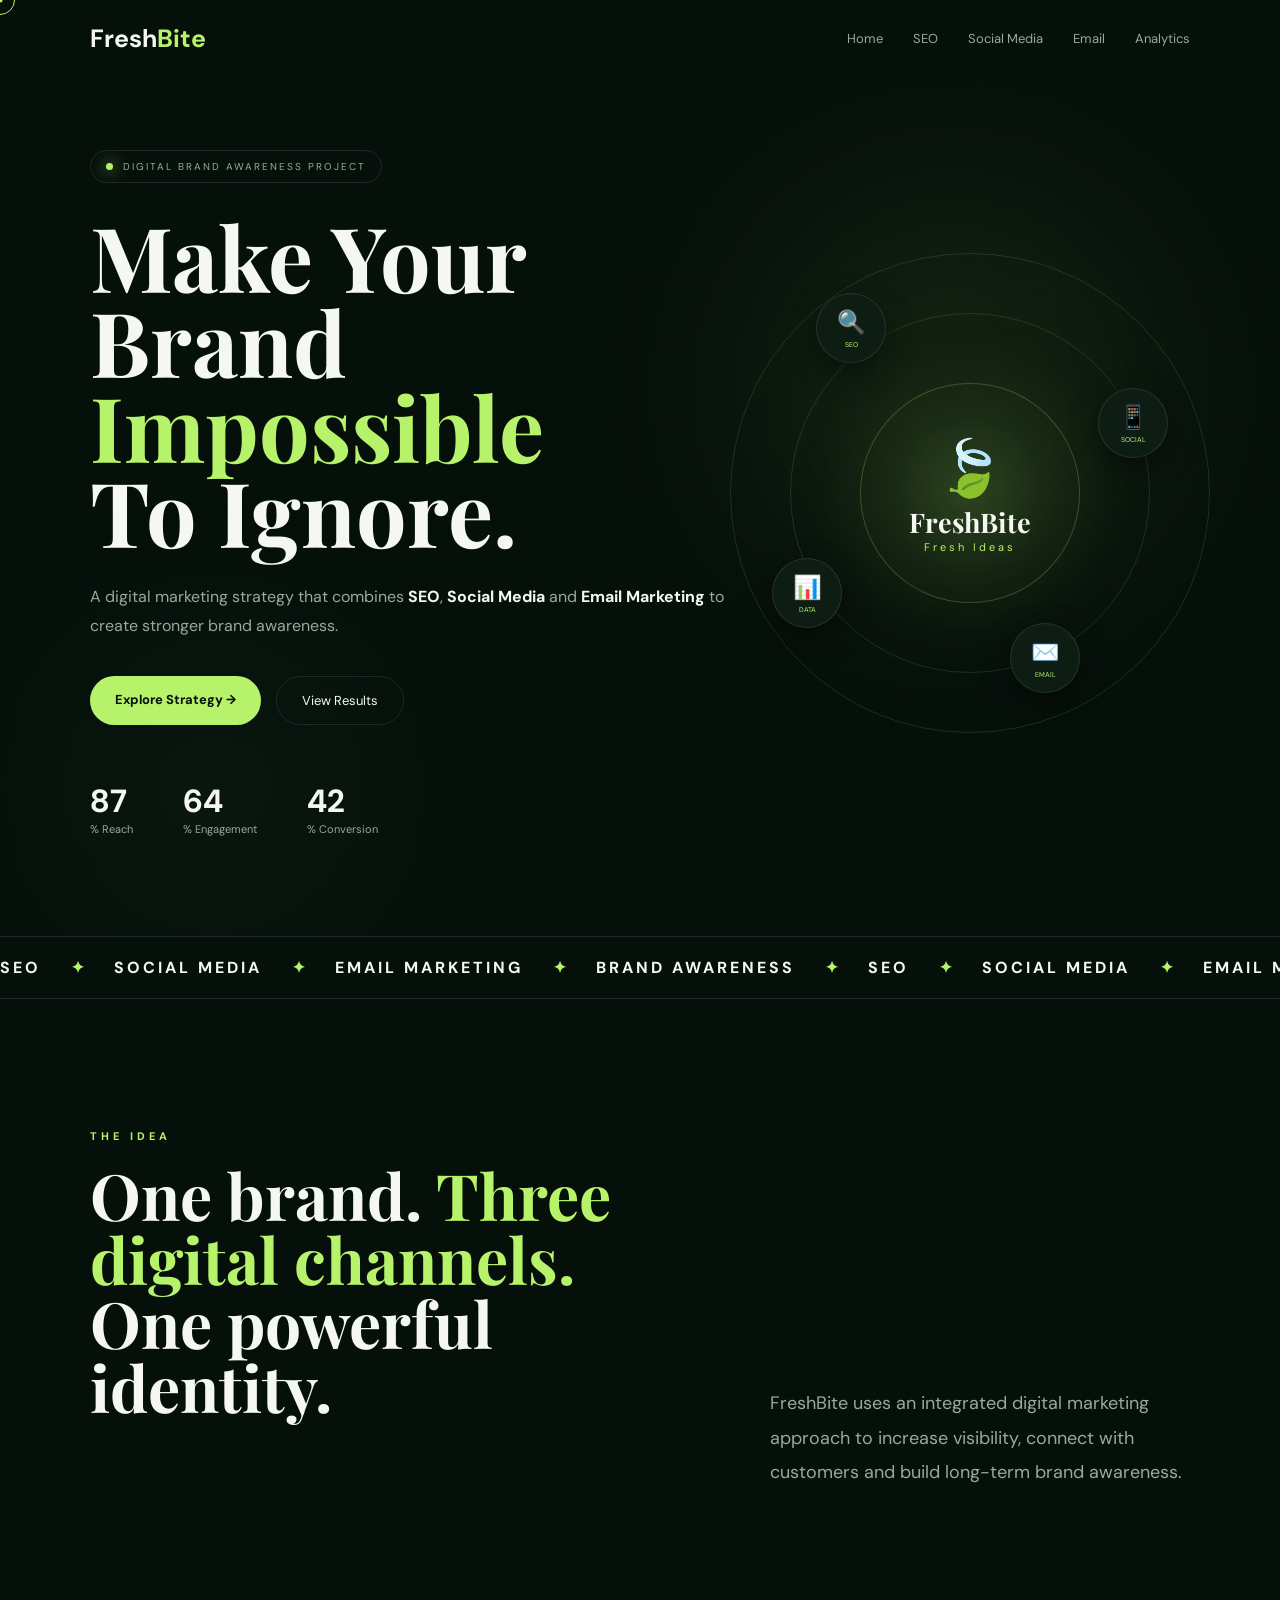
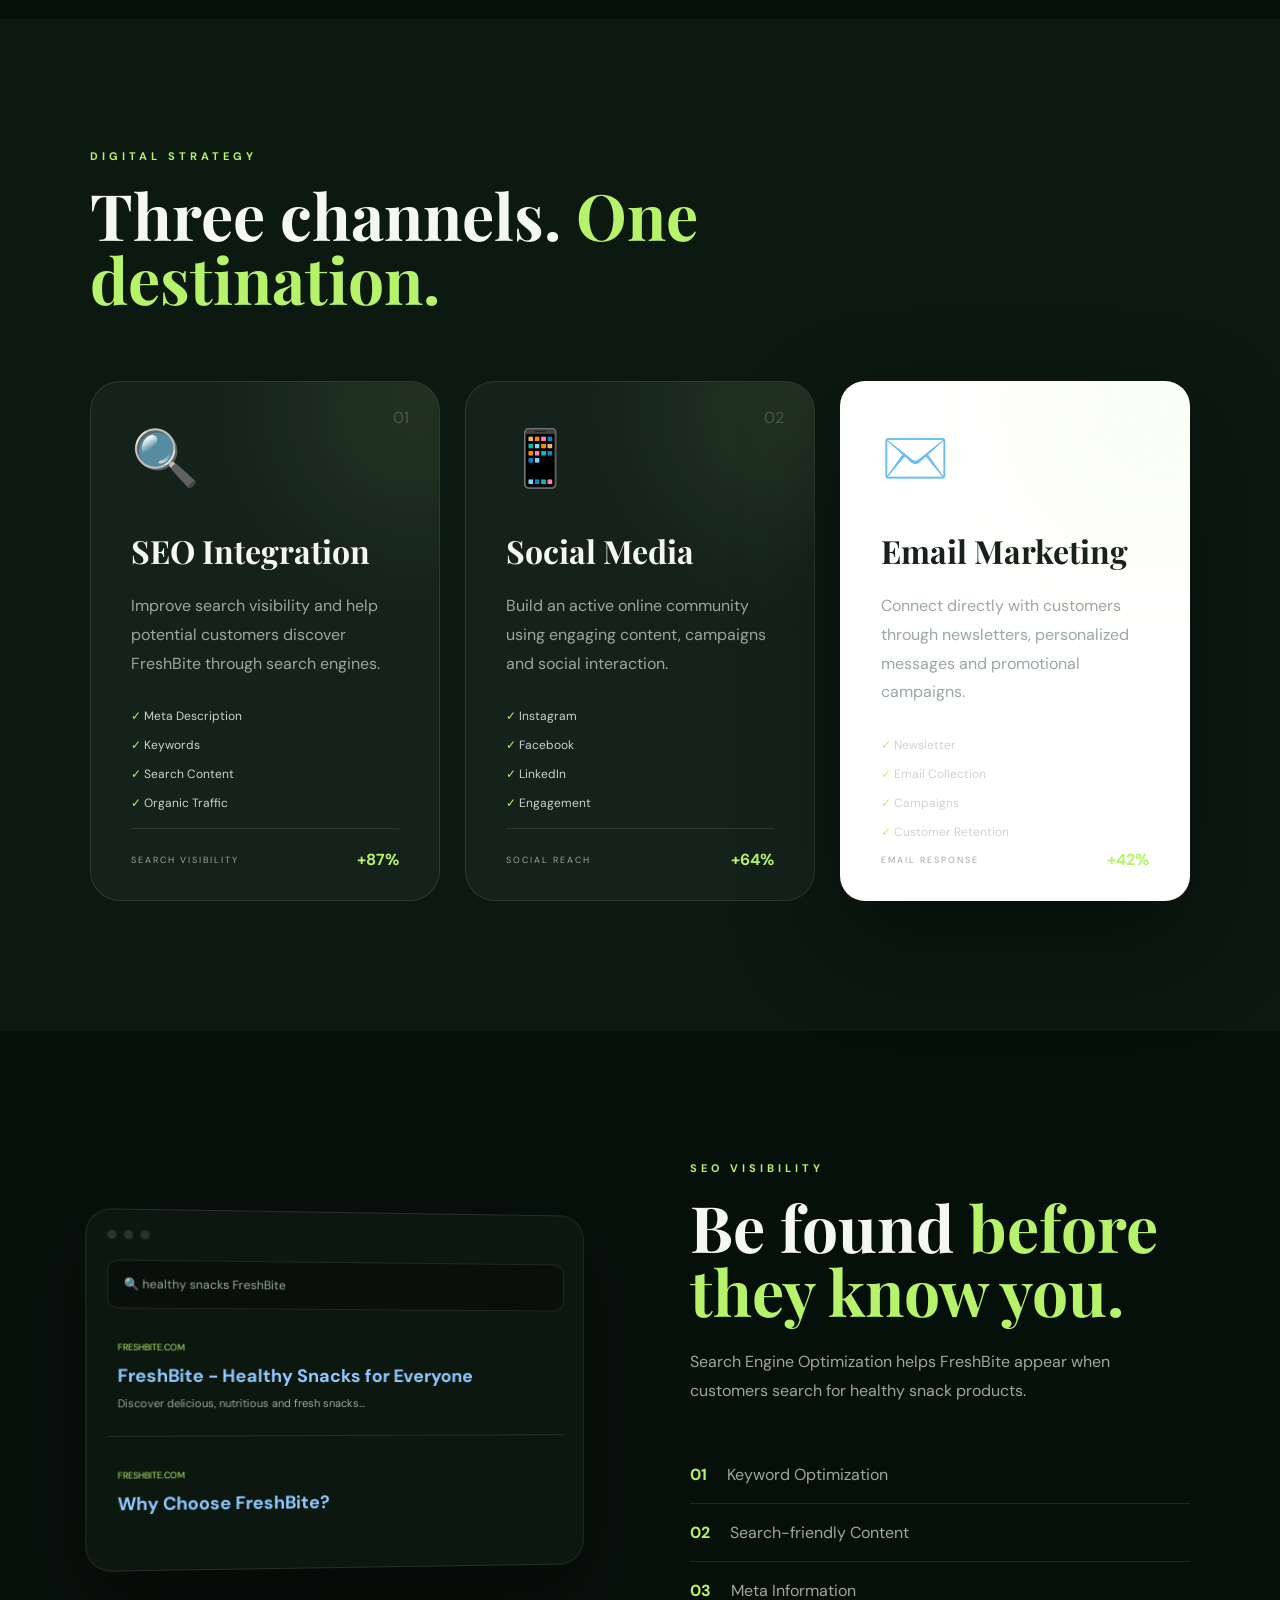
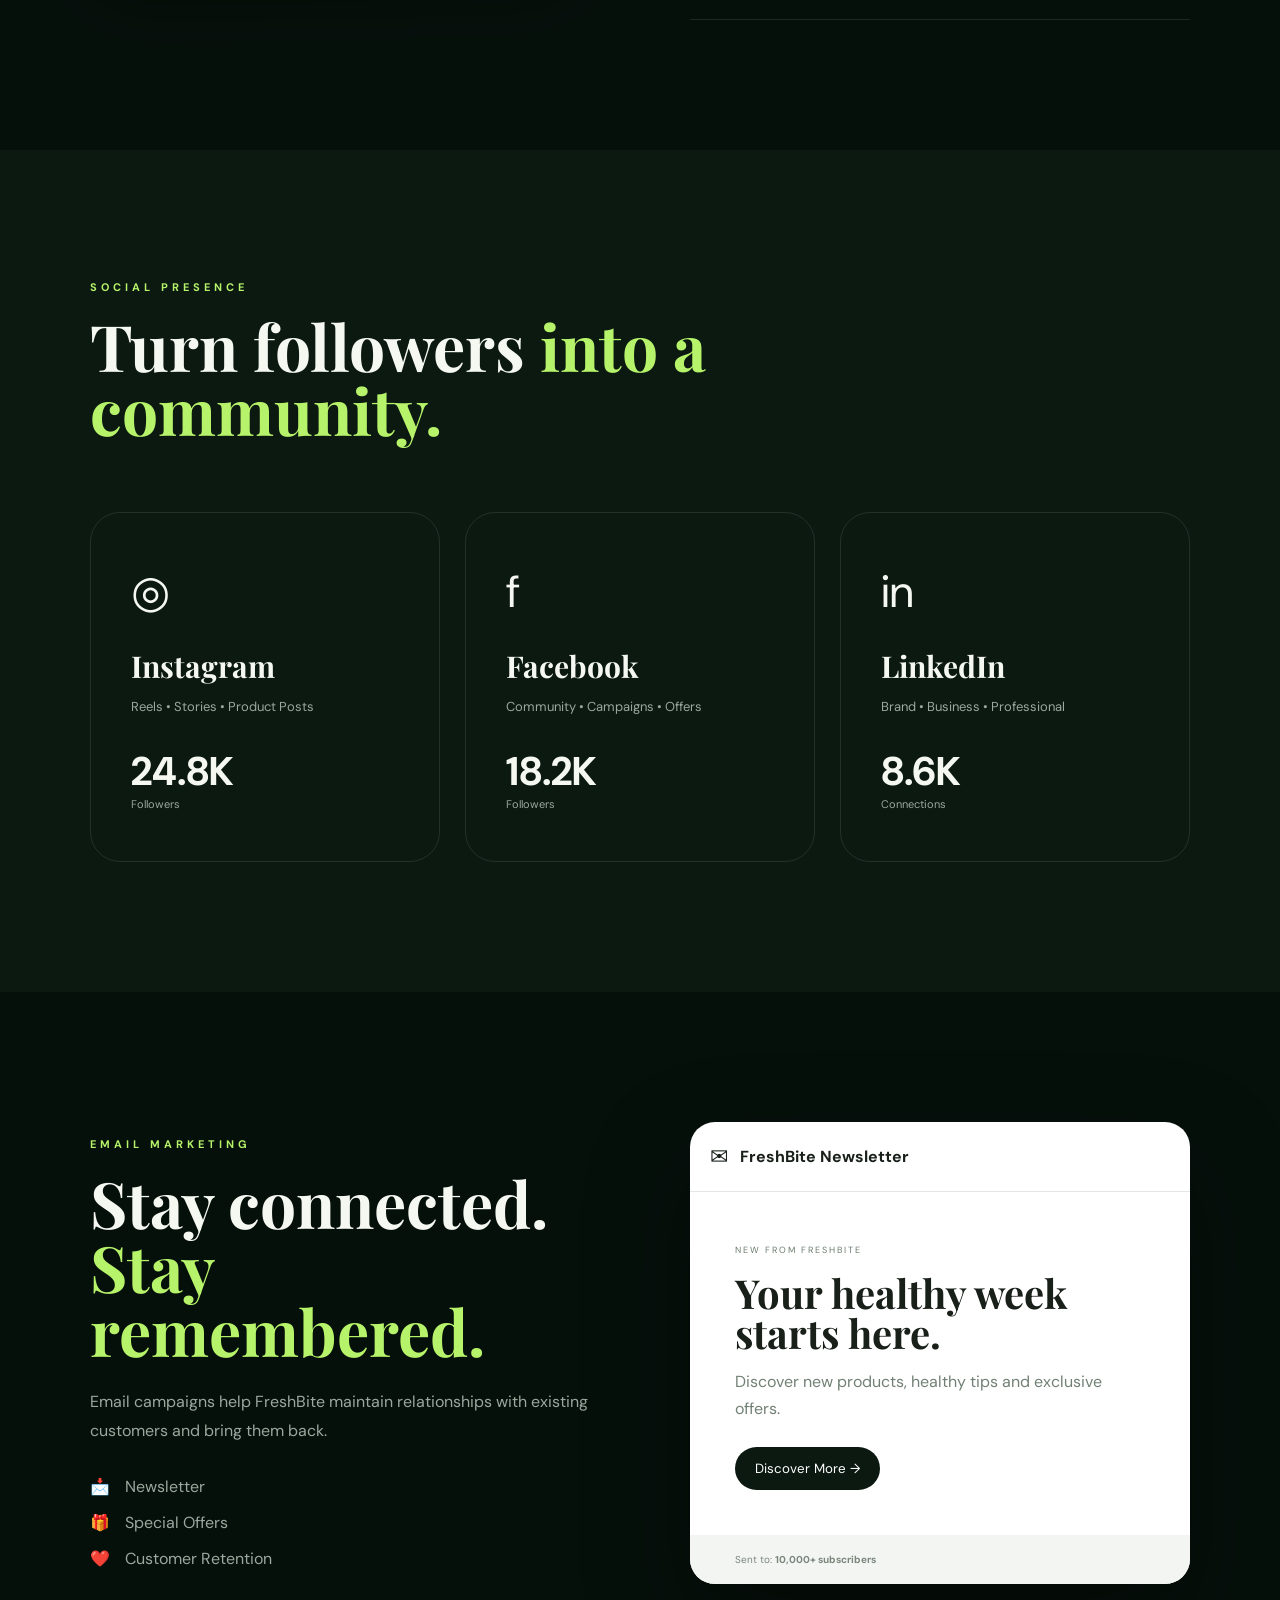
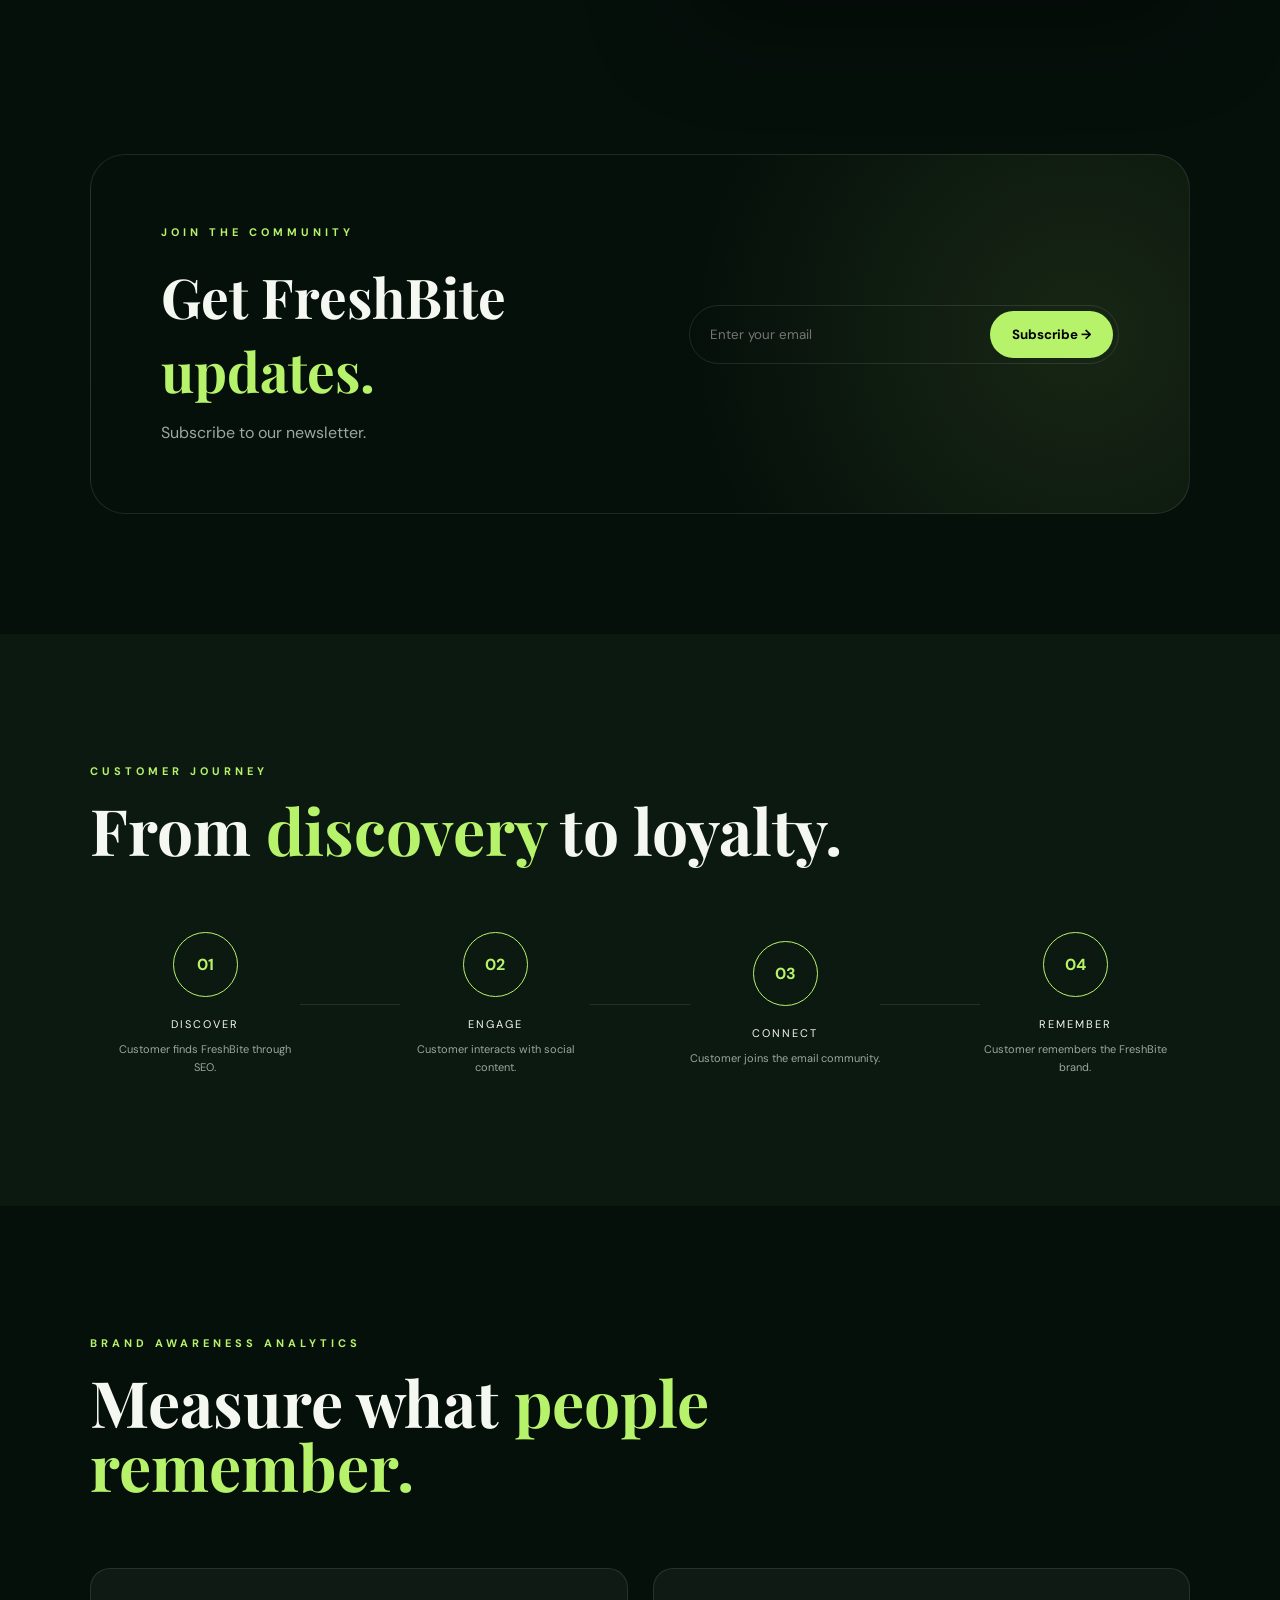
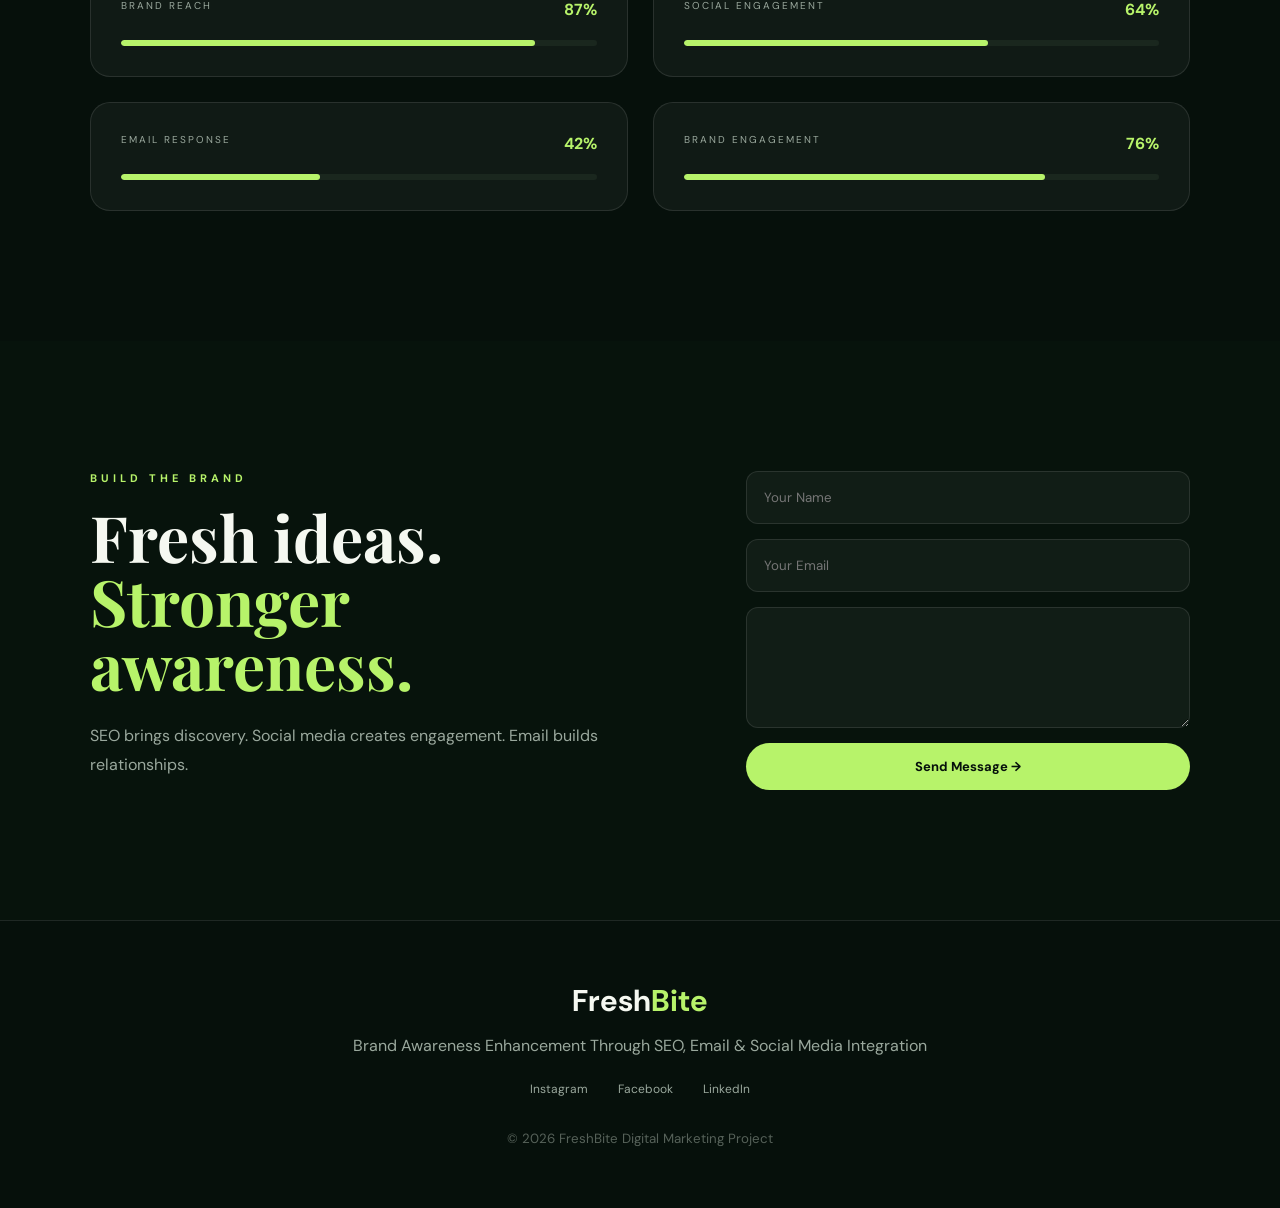
==== index.html @ 88351eb5 "Initial commit - FreshBite brand awareness project" ====
<!DOCTYPE html>
<html lang="en">

<head>

    <meta charset="UTF-8">

    <meta name="viewport"
        content="width=device-width, initial-scale=1.0">

    <!-- SEO -->
    <meta name="description"
        content="FreshBite is a healthy snack brand using SEO, email marketing and social media integration to enhance brand awareness.">

    <meta name="keywords"
        content="FreshBite, healthy snacks, brand awareness, SEO, email marketing, social media marketing">

    <meta name="author"
        content="FreshBite Digital Marketing Team">

    <meta property="og:title"
        content="FreshBite - Brand Awareness">

    <meta property="og:description"
        content="Enhancing brand awareness through SEO, Email and Social Media Integration">

    <title>
        FreshBite | Brand Awareness Enhancement
    </title>

    <link rel="stylesheet"
        href="style.css">

</head>


<body>


<!-- =====================================
     CURSOR
===================================== -->

<div class="cursor"></div>
<div class="cursor-dot"></div>


<!-- =====================================
     LOADER
===================================== -->

<div class="loader">

    <div class="loader-logo">
        Fresh<span>Bite</span>
    </div>

    <div class="loader-line"></div>

    <p>
        Building Brand Awareness...
    </p>

</div>



<!-- =====================================
     NAVBAR
===================================== -->

<header class="navbar">

    <a href="#home" class="logo">
        Fresh<span>Bite</span>
    </a>


    <nav class="nav-links">

        <a href="#home">Home</a>

        <a href="#seo">SEO</a>

        <a href="#social">Social Media</a>

        <a href="#email">Email</a>

        <a href="#analytics">Analytics</a>

    </nav>


    <button class="menu-btn">
        ☰
    </button>

</header>



<!-- =====================================
     HERO
===================================== -->

<section class="hero" id="home">

    <div class="hero-grid"></div>


    <div class="floating-circle circle-one"></div>
    <div class="floating-circle circle-two"></div>


    <div class="hero-content reveal">

        <div class="hero-badge">

            <span></span>

            DIGITAL BRAND AWARENESS PROJECT

        </div>


        <h1>

            Make Your Brand

            <span>
                Impossible
            </span>

            To Ignore.

        </h1>


        <p class="hero-description">

            A digital marketing strategy that combines

            <strong>SEO</strong>,

            <strong>Social Media</strong>

            and

            <strong>Email Marketing</strong>

            to create stronger brand awareness.

        </p>


        <div class="hero-buttons">

            <a href="#strategy"
                class="btn btn-primary">

                Explore Strategy →

            </a>


            <a href="#analytics"
                class="btn btn-outline">

                View Results

            </a>

        </div>


        <div class="hero-stats">


            <div class="stat">

                <strong
                    class="counter"
                    data-target="87">

                    0

                </strong>

                <span>
                    % Reach
                </span>

            </div>


            <div class="stat">

                <strong
                    class="counter"
                    data-target="64">

                    0

                </strong>

                <span>
                    % Engagement
                </span>

            </div>


            <div class="stat">

                <strong
                    class="counter"
                    data-target="42">

                    0

                </strong>

                <span>
                    % Conversion
                </span>

            </div>


        </div>

    </div>



    <!-- HERO VISUAL -->

    <div class="hero-visual reveal">


        <div class="orbit orbit-one"></div>

        <div class="orbit orbit-two"></div>


        <div class="brand-core">

            <div class="brand-icon">
                🍃
            </div>

            <h3>
                FreshBite
            </h3>

            <p>
                Fresh Ideas
            </p>

        </div>


        <div class="orbit-item item-seo">

            🔍

            <small>
                SEO
            </small>

        </div>


        <div class="orbit-item item-social">

            📱

            <small>
                SOCIAL
            </small>

        </div>


        <div class="orbit-item item-email">

            ✉️

            <small>
                EMAIL
            </small>

        </div>


        <div class="orbit-item item-data">

            📊

            <small>
                DATA
            </small>

        </div>


    </div>

</section>



<!-- =====================================
     MOVING TEXT
===================================== -->

<div class="marquee">

    <div class="marquee-track">

        <span>
            SEO
        </span>

        <b>✦</b>

        <span>
            SOCIAL MEDIA
        </span>

        <b>✦</b>

        <span>
            EMAIL MARKETING
        </span>

        <b>✦</b>

        <span>
            BRAND AWARENESS
        </span>

        <b>✦</b>

        <span>
            SEO
        </span>

        <b>✦</b>

        <span>
            SOCIAL MEDIA
        </span>

        <b>✦</b>

        <span>
            EMAIL MARKETING
        </span>

        <b>✦</b>

    </div>

</div>



<!-- =====================================
     INTRO
===================================== -->

<section class="section intro">

    <div class="section-title reveal">

        <p class="eyebrow">
            THE IDEA
        </p>

        <h2>

            One brand.

            <span>
                Three digital channels.
            </span>

            One powerful identity.

        </h2>

    </div>


    <div class="intro-text reveal">

        <p>

            FreshBite uses an integrated digital marketing
            approach to increase visibility, connect with
            customers and build long-term brand awareness.

        </p>

    </div>

</section>



<!-- =====================================
     STRATEGY
===================================== -->

<section class="section strategy"
    id="strategy">


    <div class="section-title reveal">

        <p class="eyebrow">
            DIGITAL STRATEGY
        </p>

        <h2>

            Three channels.

            <span>
                One destination.
            </span>

        </h2>

    </div>



    <div class="strategy-grid">


        <!-- SEO -->

        <article
            class="strategy-card seo-card reveal"
            id="seo">

            <div class="card-number">
                01
            </div>

            <div class="card-icon">
                🔍
            </div>

            <h3>
                SEO Integration
            </h3>

            <p>

                Improve search visibility and help
                potential customers discover FreshBite
                through search engines.

            </p>


            <div class="features">

                <span>
                    ✓ Meta Description
                </span>

                <span>
                    ✓ Keywords
                </span>

                <span>
                    ✓ Search Content
                </span>

                <span>
                    ✓ Organic Traffic
                </span>

            </div>


            <div class="card-footer">

                <span>
                    SEARCH VISIBILITY
                </span>

                <strong>
                    +87%
                </strong>

            </div>

        </article>



        <!-- SOCIAL -->

        <article
            class="strategy-card social-card reveal"
            id="social">

            <div class="card-number">
                02
            </div>

            <div class="card-icon">
                📱
            </div>

            <h3>
                Social Media
            </h3>

            <p>

                Build an active online community using
                engaging content, campaigns and
                social interaction.

            </p>


            <div class="features">

                <span>
                    ✓ Instagram
                </span>

                <span>
                    ✓ Facebook
                </span>

                <span>
                    ✓ LinkedIn
                </span>

                <span>
                    ✓ Engagement
                </span>

            </div>


            <div class="card-footer">

                <span>
                    SOCIAL REACH
                </span>

                <strong>
                    +64%
                </strong>

            </div>

        </article>



        <!-- EMAIL -->

        <article
            class="strategy-card email-card reveal"
            id="email">

            <div class="card-number">
                03
            </div>

            <div class="card-icon">
                ✉️
            </div>

            <h3>
                Email Marketing
            </h3>

            <p>

                Connect directly with customers through
                newsletters, personalized messages and
                promotional campaigns.

            </p>


            <div class="features">

                <span>
                    ✓ Newsletter
                </span>

                <span>
                    ✓ Email Collection
                </span>

                <span>
                    ✓ Campaigns
                </span>

                <span>
                    ✓ Customer Retention
                </span>

            </div>


            <div class="card-footer">

                <span>
                    EMAIL RESPONSE
                </span>

                <strong>
                    +42%
                </strong>

            </div>

        </article>


    </div>

</section>



<!-- =====================================
     SEO SECTION
===================================== -->

<section class="section seo-section">


    <div class="split-layout">


        <div class="visual-panel reveal">

            <div class="search-window">

                <div class="search-top">

                    <span></span>
                    <span></span>
                    <span></span>

                </div>


                <div class="search-bar">

                    🔍

                    healthy snacks FreshBite

                </div>


                <div class="search-result">

                    <small>
                        FRESHBITE.COM
                    </small>

                    <h4>
                        FreshBite - Healthy
                        Snacks for Everyone
                    </h4>

                    <p>

                        Discover delicious,
                        nutritious and fresh snacks...

                    </p>

                </div>


                <div class="search-result second">

                    <small>
                        FRESHBITE.COM
                    </small>

                    <h4>
                        Why Choose FreshBite?
                    </h4>

                </div>

            </div>

        </div>



        <div class="content-panel reveal">

            <p class="eyebrow">
                SEO VISIBILITY
            </p>

            <h2>

                Be found

                <span>
                    before they know you.
                </span>

            </h2>

            <p>

                Search Engine Optimization helps
                FreshBite appear when customers
                search for healthy snack products.

            </p>


            <div class="seo-points">

                <div>

                    <strong>
                        01
                    </strong>

                    <span>
                        Keyword Optimization
                    </span>

                </div>


                <div>

                    <strong>
                        02
                    </strong>

                    <span>
                        Search-friendly Content
                    </span>

                </div>


                <div>

                    <strong>
                        03
                    </strong>

                    <span>
                        Meta Information
                    </span>

                </div>

            </div>

        </div>

    </div>

</section>



<!-- =====================================
     SOCIAL MEDIA
===================================== -->

<section class="section social-section">


    <div class="section-title reveal">

        <p class="eyebrow">
            SOCIAL PRESENCE
        </p>

        <h2>

            Turn followers

            <span>
                into a community.
            </span>

        </h2>

    </div>


    <div class="social-grid">


        <div class="social-box instagram reveal">

            <div class="social-logo">
                ◎
            </div>

            <h3>
                Instagram
            </h3>

            <p>
                Reels • Stories • Product Posts
            </p>

            <strong>
                24.8K
            </strong>

            <span>
                Followers
            </span>

        </div>



        <div class="social-box facebook reveal">

            <div class="social-logo">
                f
            </div>

            <h3>
                Facebook
            </h3>

            <p>
                Community • Campaigns • Offers
            </p>

            <strong>
                18.2K
            </strong>

            <span>
                Followers
            </span>

        </div>



        <div class="social-box linkedin reveal">

            <div class="social-logo">
                in
            </div>

            <h3>
                LinkedIn
            </h3>

            <p>
                Brand • Business • Professional
            </p>

            <strong>
                8.6K
            </strong>

            <span>
                Connections
            </span>

        </div>


    </div>

</section>



<!-- =====================================
     EMAIL MARKETING
===================================== -->

<section class="section email-section">


    <div class="email-layout">


        <div class="content-panel reveal">

            <p class="eyebrow">
                EMAIL MARKETING
            </p>

            <h2>

                Stay connected.

                <span>
                    Stay remembered.
                </span>

            </h2>

            <p>

                Email campaigns help FreshBite maintain
                relationships with existing customers
                and bring them back.

            </p>


            <div class="email-benefits">

                <div>
                    📩
                    <span>
                        Newsletter
                    </span>
                </div>

                <div>
                    🎁
                    <span>
                        Special Offers
                    </span>
                </div>

                <div>
                    ❤️
                    <span>
                        Customer Retention
                    </span>
                </div>

            </div>

        </div>



        <div class="email-card reveal">


            <div class="email-header">

                <span>
                    ✉
                </span>

                <p>
                    FreshBite Newsletter
                </p>

            </div>


            <div class="email-body">

                <small>
                    NEW FROM FRESHBITE
                </small>

                <h3>
                    Your healthy
                    week starts here.
                </h3>

                <p>

                    Discover new products,
                    healthy tips and exclusive
                    offers.

                </p>


                <button>
                    Discover More →
                </button>

            </div>


            <div class="email-footer">

                Sent to:

                <strong>
                    10,000+ subscribers
                </strong>

            </div>

        </div>

    </div>

</section>



<!-- =====================================
     NEWSLETTER FORM
===================================== -->

<section class="newsletter-section">

    <div class="newsletter-box reveal">


        <div>

            <p class="eyebrow">
                JOIN THE COMMUNITY
            </p>

            <h2>
                Get FreshBite
                <span>
                    updates.
                </span>
            </h2>

            <p>
                Subscribe to our newsletter.
            </p>

        </div>


        <form id="newsletterForm">

            <input
                type="email"
                placeholder="Enter your email"
                required>

            <button type="submit">
                Subscribe →
            </button>

        </form>

    </div>

</section>



<!-- =====================================
     CUSTOMER JOURNEY
===================================== -->

<section class="section journey">


    <div class="section-title reveal">

        <p class="eyebrow">
            CUSTOMER JOURNEY
        </p>

        <h2>

            From

            <span>
                discovery
            </span>

            to loyalty.

        </h2>

    </div>


    <div class="journey-flow">


        <div class="journey-step reveal">

            <div>
                01
            </div>

            <span>
                DISCOVER
            </span>

            <p>
                Customer finds FreshBite
                through SEO.
            </p>

        </div>


        <div class="journey-line"></div>


        <div class="journey-step reveal">

            <div>
                02
            </div>

            <span>
                ENGAGE
            </span>

            <p>
                Customer interacts with
                social content.
            </p>

        </div>


        <div class="journey-line"></div>


        <div class="journey-step reveal">

            <div>
                03
            </div>

            <span>
                CONNECT
            </span>

            <p>
                Customer joins the
                email community.
            </p>

        </div>


        <div class="journey-line"></div>


        <div class="journey-step reveal">

            <div>
                04
            </div>

            <span>
                REMEMBER
            </span>

            <p>
                Customer remembers
                the FreshBite brand.
            </p>

        </div>


    </div>

</section>



<!-- =====================================
     ANALYTICS
===================================== -->

<section
    class="section analytics"
    id="analytics">


    <div class="section-title reveal">

        <p class="eyebrow">
            BRAND AWARENESS ANALYTICS
        </p>

        <h2>

            Measure what

            <span>
                people remember.
            </span>

        </h2>

    </div>


    <div class="analytics-grid">


        <div class="metric reveal">

            <div class="metric-top">

                <span>
                    BRAND REACH
                </span>

                <strong>
                    87%
                </strong>

            </div>

            <div class="progress">

                <div
                    class="progress-bar"
                    style="--width:87%">
                </div>

            </div>

        </div>



        <div class="metric reveal">

            <div class="metric-top">

                <span>
                    SOCIAL ENGAGEMENT
                </span>

                <strong>
                    64%
                </strong>

            </div>

            <div class="progress">

                <div
                    class="progress-bar"
                    style="--width:64%">
                </div>

            </div>

        </div>



        <div class="metric reveal">

            <div class="metric-top">

                <span>
                    EMAIL RESPONSE
                </span>

                <strong>
                    42%
                </strong>

            </div>

            <div class="progress">

                <div
                    class="progress-bar"
                    style="--width:42%">
                </div>

            </div>

        </div>



        <div class="metric reveal">

            <div class="metric-top">

                <span>
                    BRAND ENGAGEMENT
                </span>

                <strong>
                    76%
                </strong>

            </div>

            <div class="progress">

                <div
                    class="progress-bar"
                    style="--width:76%">
                </div>

            </div>

        </div>


    </div>

</section>



<!-- =====================================
     CONTACT
===================================== -->

<section class="section contact">


    <div class="contact-content reveal">

        <p class="eyebrow">
            BUILD THE BRAND
        </p>

        <h2>

            Fresh ideas.

            <span>
                Stronger awareness.
            </span>

        </h2>

        <p>

            SEO brings discovery.
            Social media creates engagement.
            Email builds relationships.

        </p>

    </div>


    <form
        class="contact-form reveal"
        id="contactForm">


        <input
            type="text"
            placeholder="Your Name"
            required>


        <input
            type="email"
            placeholder="Your Email"
            required>


        <textarea
            placeholder="Your Message"
            rows="5"
            required>
        </textarea>


        <button
            type="submit"
            class="btn btn-primary">

            Send Message →

        </button>

    </form>

</section>



<!-- =====================================
     FOOTER
===================================== -->

<footer>


    <div class="footer-brand">

        Fresh<span>Bite</span>

    </div>


    <p>

        Brand Awareness Enhancement Through
        SEO, Email & Social Media Integration

    </p>


    <div class="footer-social">

        <a href="#">
            Instagram
        </a>

        <a href="#">
            Facebook
        </a>

        <a href="#">
            LinkedIn
        </a>

    </div>


    <small>

        © 2026 FreshBite Digital Marketing Project

    </small>

</footer>



<script src="script.js"></script>

</body>

</html>
---- style.css ----
@import url('https://fonts.googleapis.com/css2?family=DM+Sans:wght@400;500;600;700&family=Playfair+Display:wght@500;600;700&display=swap');


:root {

    --bg: #06100b;
    --bg2: #0b1911;

    --green: #b7f36a;

    --green-dark: #78b52e;

    --white: #f5f8f1;

    --muted: #9aa89d;

    --border: rgba(255,255,255,.1);

    --card: rgba(255,255,255,.045);

}


* {

    margin: 0;

    padding: 0;

    box-sizing: border-box;

}


html {

    scroll-behavior: smooth;

}


body {

    background: var(--bg);

    color: var(--white);

    font-family: "DM Sans", sans-serif;

    overflow-x: hidden;

}


a {

    text-decoration: none;

    color: inherit;

}


button,
input,
textarea {

    font-family: inherit;

}


/* ================================
LOADER
================================ */

.loader {

    position: fixed;

    inset: 0;

    background: #030804;

    display: flex;

    flex-direction: column;

    align-items: center;

    justify-content: center;

    z-index: 99999;

    animation: loaderOut 1.8s forwards;

}


.loader-logo {

    font-family: "Playfair Display";

    font-size: 55px;

    font-weight: 700;

}


.loader-logo span {

    color: var(--green);

}


.loader-line {

    width: 180px;

    height: 2px;

    background: #1d2b21;

    margin: 25px 0;

    overflow: hidden;

}


.loader-line::after {

    content: "";

    display: block;

    height: 100%;

    width: 100%;

    background: var(--green);

    animation: loading 1.4s ease;

}


.loader p {

    color: var(--muted);

    font-size: 12px;

    letter-spacing: 3px;

}


@keyframes loading {

    from {

        transform: translateX(-100%);

    }

    to {

        transform: translateX(0);

    }

}


@keyframes loaderOut {

    0%,75% {

        opacity: 1;

        visibility: visible;

    }

    100% {

        opacity: 0;

        visibility: hidden;

        pointer-events: none;

    }

}


/* ================================
CURSOR
================================ */

.cursor {

    position: fixed;

    width: 30px;

    height: 30px;

    border: 1px solid var(--green);

    border-radius: 50%;

    pointer-events: none;

    z-index: 9999;

    transform: translate(-50%,-50%);

}


.cursor-dot {

    position: fixed;

    width: 5px;

    height: 5px;

    background: var(--green);

    border-radius: 50%;

    pointer-events: none;

    z-index: 10000;

    transform: translate(-50%,-50%);

}


/* ================================
NAVBAR
================================ */

.navbar {

    position: fixed;

    top: 0;

    width: 100%;

    padding: 22px 7%;

    display: flex;

    justify-content: space-between;

    align-items: center;

    z-index: 1000;

    transition: .4s;

}


.navbar.scrolled {

    background: rgba(6,16,11,.82);

    backdrop-filter: blur(20px);

    border-bottom: 1px solid var(--border);

}


.logo {

    font-size: 25px;

    font-weight: 700;

}


.logo span {

    color: var(--green);

}


.nav-links {

    display: flex;

    gap: 30px;

}


.nav-links a {

    color: var(--muted);

    font-size: 13px;

    transition: .3s;

}


.nav-links a:hover {

    color: var(--green);

}


.menu-btn {

    display: none;

    background: none;

    border: none;

    color: white;

    font-size: 25px;

}


/* ================================
HERO
================================ */

.hero {

    min-height: 100vh;

    padding: 150px 7% 100px;

    display: flex;

    align-items: center;

    justify-content: space-between;

    position: relative;

    overflow: hidden;

}


.hero-grid {

    position: absolute;

    inset: 0;

    opacity: .15;

    background-image:

        linear-gradient(
            rgba(183,243,106,.08) 1px,
            transparent 1px
        ),

        linear-gradient(
            90deg,
            rgba(183,243,106,.08) 1px,
            transparent 1px
        );

    background-size: 70px 70px;

    mask-image: linear-gradient(
        to bottom,
        black,
        transparent
    );

}


.hero-content {

    width: 58%;

    position: relative;

    z-index: 5;

}


.hero-badge {

    display: inline-flex;

    align-items: center;

    gap: 10px;

    border: 1px solid var(--border);

    padding: 9px 15px;

    border-radius: 50px;

    color: var(--muted);

    font-size: 10px;

    letter-spacing: 2px;

    margin-bottom: 30px;

}


.hero-badge span {

    width: 7px;

    height: 7px;

    background: var(--green);

    border-radius: 50%;

    box-shadow: 0 0 15px var(--green);

}


.hero h1 {

    font-family: "Playfair Display";

    font-size: clamp(55px,7vw,100px);

    line-height: .95;

    max-width: 900px;

}


.hero h1 span {

    color: var(--green);

    display: block;

}


.hero-description {

    max-width: 650px;

    color: var(--muted);

    line-height: 1.8;

    font-size: 16px;

    margin-top: 30px;

}


.hero-description strong {

    color: var(--white);

}


.hero-buttons {

    display: flex;

    gap: 15px;

    margin-top: 35px;

}


.btn {

    padding: 15px 25px;

    border-radius: 50px;

    border: none;

    cursor: pointer;

    font-size: 13px;

    transition: .3s;

}


.btn-primary {

    background: var(--green);

    color: #06100b;

    font-weight: 700;

}


.btn-primary:hover {

    transform: translateY(-5px);

    box-shadow: 0 15px 40px rgba(183,243,106,.2);

}


.btn-outline {

    border: 1px solid var(--border);

}


.btn-outline:hover {

    border-color: var(--green);

    color: var(--green);

}


.hero-stats {

    display: flex;

    gap: 50px;

    margin-top: 55px;

}


.stat {

    display: flex;

    flex-direction: column;

}


.stat strong {

    font-size: 32px;

}


.stat span {

    color: var(--muted);

    font-size: 11px;

}


/* ================================
HERO VISUAL
================================ */

.hero-visual {

    width: 40%;

    height: 550px;

    position: relative;

    display: flex;

    align-items: center;

    justify-content: center;

}


.brand-core {

    width: 220px;

    height: 220px;

    border-radius: 50%;

    display: flex;

    flex-direction: column;

    justify-content: center;

    align-items: center;

    background:

        radial-gradient(
            circle,
            rgba(183,243,106,.18),
            rgba(183,243,106,.02) 70%
        );

    border: 1px solid rgba(183,243,106,.25);

    box-shadow:

        0 0 80px rgba(183,243,106,.08),

        inset 0 0 50px rgba(183,243,106,.05);

    animation: coreFloat 5s ease-in-out infinite;

    z-index: 3;

}


.brand-icon {

    font-size: 55px;

}


.brand-core h3 {

    font-family: "Playfair Display";

    font-size: 27px;

}


.brand-core p {

    color: var(--green);

    font-size: 11px;

    letter-spacing: 3px;

}


.orbit {

    position: absolute;

    border: 1px solid rgba(183,243,106,.13);

    border-radius: 50%;

}


.orbit-one {

    width: 360px;

    height: 360px;

    animation: rotate 18s linear infinite;

}


.orbit-two {

    width: 480px;

    height: 480px;

    animation: rotateReverse 25s linear infinite;

}


.orbit-item {

    position: absolute;

    width: 70px;

    height: 70px;

    border-radius: 50%;

    background: #0d1d13;

    border: 1px solid var(--border);

    display: flex;

    align-items: center;

    justify-content: center;

    flex-direction: column;

    font-size: 23px;

    box-shadow: 0 10px 30px rgba(0,0,0,.4);

    z-index: 4;

}


.orbit-item small {

    font-size: 7px;

    color: var(--green);

    margin-top: 3px;

}


.item-seo {

    top: 75px;

    left: 15%;

}


.item-social {

    right: 5%;

    top: 170px;

}


.item-email {

    bottom: 75px;

    right: 25%;

}


.item-data {

    left: 5%;

    bottom: 140px;

}


.floating-circle {

    position: absolute;

    border-radius: 50%;

    filter: blur(90px);

}


.circle-one {

    width: 400px;

    height: 400px;

    background: rgba(183,243,106,.07);

    right: 10%;

    top: 20%;

}


.circle-two {

    width: 300px;

    height: 300px;

    background: rgba(70,150,100,.06);

    left: 5%;

    bottom: 0;

}


@keyframes coreFloat {

    0%,100% {

        transform: translateY(0);

    }

    50% {

        transform: translateY(-18px);

    }

}


@keyframes rotate {

    to {

        transform: rotate(360deg);

    }

}


@keyframes rotateReverse {

    to {

        transform: rotate(-360deg);

    }

}


/* ================================
MARQUEE
================================ */

.marquee {

    border-top: 1px solid var(--border);

    border-bottom: 1px solid var(--border);

    overflow: hidden;

    padding: 20px 0;

}


.marquee-track {

    display: flex;

    gap: 30px;

    width: max-content;

    animation: marquee 22s linear infinite;

}


.marquee span {

    font-size: 16px;

    letter-spacing: 3px;

    font-weight: 700;

}


.marquee b {

    color: var(--green);

}


@keyframes marquee {

    to {

        transform: translateX(-50%);

    }

}


/* ================================
COMMON SECTIONS
================================ */

.section {

    padding: 130px 7%;

}


.section-title {

    max-width: 900px;

    margin-bottom: 70px;

}


.eyebrow {

    color: var(--green);

    letter-spacing: 4px;

    font-size: 11px;

    font-weight: 700;

    margin-bottom: 20px;

}


.section-title h2 {

    font-family: "Playfair Display";

    font-size: clamp(42px,5vw,72px);

    line-height: 1;

}


.section-title h2 span {

    color: var(--green);

}


/* ================================
INTRO
================================ */

.intro {

    display: grid;

    grid-template-columns: 1fr .7fr;

    gap: 80px;

    align-items: end;

}


.intro-text p {

    color: var(--muted);

    font-size: 18px;

    line-height: 1.9;

}


/* ================================
STRATEGY
================================ */

.strategy {

    background: var(--bg2);

}


.strategy-grid {

    display: grid;

    grid-template-columns: repeat(3,1fr);

    gap: 25px;

}


.strategy-card {

    padding: 40px;

    min-height: 520px;

    border: 1px solid var(--border);

    border-radius: 30px;

    background: var(--card);

    position: relative;

    overflow: hidden;

    transition: .5s;

    transform-style: preserve-3d;

}


.strategy-card::before {

    content: "";

    position: absolute;

    width: 250px;

    height: 250px;

    border-radius: 50%;

    background: rgba(183,243,106,.08);

    filter: blur(60px);

    right: -100px;

    top: -100px;

}


.strategy-card:hover {

    transform:
        translateY(-15px)
        rotateX(3deg)
        rotateY(-3deg);

    border-color: rgba(183,243,106,.4);

}


.card-number {

    position: absolute;

    right: 30px;

    top: 25px;

    color: rgba(255,255,255,.2);

}


.card-icon {

    font-size: 55px;

    margin-bottom: 35px;

}


.strategy-card h3 {

    font-family: "Playfair Display";

    font-size: 32px;

    margin-bottom: 20px;

}


.strategy-card > p {

    color: var(--muted);

    line-height: 1.8;

}


.features {

    display: flex;

    flex-direction: column;

    gap: 13px;

    margin-top: 30px;

}


.features span {

    font-size: 12px;

    color: #cbd4cc;

}


.features span::first-letter {

    color: var(--green);

}


.card-footer {

    position: absolute;

    bottom: 30px;

    left: 40px;

    right: 40px;

    padding-top: 20px;

    border-top: 1px solid var(--border);

    display: flex;

    justify-content: space-between;

    align-items: center;

}


.card-footer span {

    color: var(--muted);

    font-size: 9px;

    letter-spacing: 2px;

}


.card-footer strong {

    color: var(--green);

}


/* ================================
SEO
================================ */

.split-layout {

    display: grid;

    grid-template-columns: 1fr 1fr;

    gap: 100px;

    align-items: center;

}


.visual-panel {

    display: flex;

    justify-content: center;

}


.search-window {

    width: 100%;

    max-width: 520px;

    background: #0c1710;

    border: 1px solid var(--border);

    border-radius: 25px;

    padding: 20px;

    box-shadow: 0 30px 80px rgba(0,0,0,.4);

    transform: perspective(1000px) rotateY(5deg);

}


.search-top {

    display: flex;

    gap: 7px;

    margin-bottom: 20px;

}


.search-top span {

    width: 9px;

    height: 9px;

    border-radius: 50%;

    background: #27352c;

}


.search-bar {

    padding: 15px;

    background: #07100b;

    border: 1px solid var(--border);

    border-radius: 10px;

    color: var(--muted);

    font-size: 12px;

}


.search-result {

    padding: 25px 10px;

}


.search-result small {

    color: var(--green);

    font-size: 9px;

}


.search-result h4 {

    color: #8fc9ff;

    margin: 8px 0;

    font-size: 18px;

}


.search-result p {

    color: var(--muted);

    font-size: 11px;

}


.search-result.second {

    border-top: 1px solid var(--border);

}


.content-panel h2 {

    font-family: "Playfair Display";

    font-size: clamp(45px,5vw,70px);

    line-height: 1;

}


.content-panel h2 span {

    color: var(--green);

}


.content-panel > p:not(.eyebrow) {

    color: var(--muted);

    line-height: 1.8;

    margin-top: 25px;

}


.seo-points {

    margin-top: 40px;

}


.seo-points div {

    display: flex;

    gap: 20px;

    padding: 18px 0;

    border-bottom: 1px solid var(--border);

}


.seo-points strong {

    color: var(--green);

}


.seo-points span {

    color: var(--muted);

}


/* ================================
SOCIAL
================================ */

.social-section {

    background: var(--bg2);

}


.social-grid {

    display: grid;

    grid-template-columns: repeat(3,1fr);

    gap: 25px;

}


.social-box {

    min-height: 350px;

    border: 1px solid var(--border);

    border-radius: 30px;

    padding: 40px;

    display: flex;

    flex-direction: column;

    justify-content: center;

    transition: .4s;

}


.social-box:hover {

    transform: translateY(-12px);

}


.social-logo {

    font-size: 45px;

    margin-bottom: 25px;

}


.social-box h3 {

    font-family: "Playfair Display";

    font-size: 30px;

}


.social-box p {

    color: var(--muted);

    margin: 12px 0 30px;

    font-size: 13px;

}


.social-box strong {

    font-size: 40px;

}


.social-box > span {

    color: var(--muted);

    font-size: 11px;

}


.instagram:hover {

    border-color: #d62976;

}


.facebook:hover {

    border-color: #1877f2;

}


.linkedin:hover {

    border-color: #0a66c2;

}


/* ================================
EMAIL
================================ */

.email-layout {

    display: grid;

    grid-template-columns: 1fr 1fr;

    gap: 100px;

    align-items: center;

}


.email-benefits {

    display: flex;

    flex-direction: column;

    gap: 15px;

    margin-top: 30px;

}


.email-benefits div {

    display: flex;

    gap: 15px;

    align-items: center;

    color: var(--muted);

}


.email-card {

    background: white;

    color: #182019;

    border-radius: 25px;

    overflow: hidden;

    box-shadow: 0 40px 100px rgba(0,0,0,.4);

    transform: rotate(2deg);

    transition: .4s;

}


.email-card:hover {

    transform: rotate(0) translateY(-10px);

}


.email-header {

    padding: 20px;

    border-bottom: 1px solid #e4e8e4;

    display: flex;

    align-items: center;

    gap: 12px;

}


.email-header span {

    font-size: 22px;

}


.email-header p {

    font-weight: 700;

}


.email-body {

    padding: 45px;

}


.email-body small {

    color: #6a7b6d;

    letter-spacing: 2px;

    font-size: 9px;

}


.email-body h3 {

    font-family: "Playfair Display";

    font-size: 40px;

    line-height: 1;

    margin: 15px 0;

}


.email-body p {

    color: #718075;

    line-height: 1.7;

}


.email-body button {

    margin-top: 25px;

    background: #0b1911;

    color: white;

    border: none;

    padding: 13px 20px;

    border-radius: 50px;

}


.email-footer {

    padding: 18px 45px;

    background: #f2f5f2;

    color: #7a867c;

    font-size: 10px;

}


/* ================================
NEWSLETTER
================================ */

.newsletter-section {

    padding: 40px 7% 120px;

}


.newsletter-box {

    padding: 70px;

    border: 1px solid var(--border);

    border-radius: 35px;

    display: flex;

    justify-content: space-between;

    align-items: center;

    gap: 50px;

    background:

        radial-gradient(
            circle at 90% 50%,
            rgba(183,243,106,.1),
            transparent 40%
        );

}


.newsletter-box h2 {

    font-family: "Playfair Display";

    font-size: 55px;

}


.newsletter-box h2 span {

    color: var(--green);

}


.newsletter-box p:not(.eyebrow) {

    color: var(--muted);

    margin-top: 15px;

}


#newsletterForm {

    display: flex;

    min-width: 430px;

    padding: 5px;

    border: 1px solid var(--border);

    border-radius: 50px;

}


#newsletterForm input {

    flex: 1;

    border: none;

    outline: none;

    background: transparent;

    color: white;

    padding: 15px;

}


#newsletterForm button {

    border: none;

    background: var(--green);

    border-radius: 50px;

    padding: 0 22px;

    font-weight: 700;

}


/* ================================
JOURNEY
================================ */

.journey {

    background: var(--bg2);

}


.journey-flow {

    display: flex;

    align-items: center;

    justify-content: center;

}


.journey-step {

    width: 190px;

    text-align: center;

}


.journey-step div {

    width: 65px;

    height: 65px;

    margin: auto;

    border-radius: 50%;

    display: flex;

    align-items: center;

    justify-content: center;

    border: 1px solid var(--green);

    color: var(--green);

    font-weight: 700;

}


.journey-step span {

    display: block;

    margin: 20px 0 10px;

    font-size: 11px;

    letter-spacing: 2px;

}


.journey-step p {

    color: var(--muted);

    font-size: 11px;

    line-height: 1.6;

}


.journey-line {

    width: 100px;

    height: 1px;

    background: var(--border);

}


/* ================================
ANALYTICS
================================ */

.analytics-grid {

    display: grid;

    grid-template-columns: 1fr 1fr;

    gap: 25px;

}


.metric {

    padding: 30px;

    border: 1px solid var(--border);

    border-radius: 20px;

    background: var(--card);

}


.metric-top {

    display: flex;

    justify-content: space-between;

    margin-bottom: 20px;

}


.metric-top span {

    color: var(--muted);

    font-size: 10px;

    letter-spacing: 2px;

}


.metric-top strong {

    color: var(--green);

}


.progress {

    height: 6px;

    background: #1a271e;

    border-radius: 10px;

    overflow: hidden;

}


.progress-bar {

    height: 100%;

    width: var(--width);

    background: var(--green);

    border-radius: 10px;

    transform-origin: left;

    animation: progress 1.5s ease;

}


@keyframes progress {

    from {

        transform: scaleX(0);

    }

}


/* ================================
CONTACT
================================ */

.contact {

    display: grid;

    grid-template-columns: 1fr .8fr;

    gap: 100px;

    background: #07130c;

}


.contact-content h2 {

    font-family: "Playfair Display";

    font-size: clamp(45px,5vw,75px);

    line-height: 1;

}


.contact-content h2 span {

    color: var(--green);

}


.contact-content > p:not(.eyebrow) {

    color: var(--muted);

    margin-top: 25px;

    line-height: 1.8;

}


.contact-form {

    display: flex;

    flex-direction: column;

    gap: 15px;

}


.contact-form input,
.contact-form textarea {

    background: var(--card);

    border: 1px solid var(--border);

    color: white;

    padding: 17px;

    border-radius: 12px;

    outline: none;

}


.contact-form input:focus,
.contact-form textarea:focus {

    border-color: var(--green);

}


/* ================================
FOOTER
================================ */

footer {

    padding: 60px 7%;

    text-align: center;

    border-top: 1px solid var(--border);

}


.footer-brand {

    font-size: 30px;

    font-weight: 700;

}


.footer-brand span {

    color: var(--green);

}


footer p {

    color: var(--muted);

    margin: 15px 0 25px;

}


.footer-social {

    display: flex;

    justify-content: center;

    gap: 30px;

    margin-bottom: 30px;

}


.footer-social a {

    color: var(--muted);

    font-size: 12px;

}


.footer-social a:hover {

    color: var(--green);

}


footer small {

    color: #566159;

}


/* ================================
REVEAL ANIMATION
================================ */

.reveal {

    opacity: 0;

    transform: translateY(60px);

    transition: 1s ease;

}


.reveal.active {

    opacity: 1;

    transform: translateY(0);

}


/* ================================
RESPONSIVE
================================ */

@media(max-width:1000px) {

    .hero {

        flex-direction: column;

        gap: 70px;

    }


    .hero-content,
    .hero-visual {

        width: 100%;

    }


    .hero-visual {

        height: 450px;

    }


    .intro,
    .split-layout,
    .email-layout,
    .contact {

        grid-template-columns: 1fr;

    }


    .strategy-grid,
    .social-grid {

        grid-template-columns: 1fr;

    }


    .newsletter-box {

        flex-direction: column;

        align-items: flex-start;

    }


    .journey-flow {

        flex-direction: column;

        gap: 25px;

    }


    .journey-line {

        width: 1px;

        height: 50px;

    }

}


@media(max-width:700px) {

    .nav-links {

        display: none;

        position: absolute;

        right: 5%;

        top: 70px;

        background: #0b1911;

        border: 1px solid var(--border);

        padding: 25px;

        border-radius: 20px;

        flex-direction: column;

        gap: 20px;

    }


    .nav-links.active {

        display: flex;

    }


    .menu-btn {

        display: block;

    }


    .hero {

        padding-left: 5%;

        padding-right: 5%;

    }


    .hero h1 {

        font-size: 55px;

    }


    .hero-buttons {

        flex-direction: column;

    }


    .hero-stats {

        gap: 25px;

    }


    .hero-visual {

        height: 380px;

    }


    .brand-core {

        width: 180px;

        height: 180px;

    }


    .orbit-one {

        width: 280px;

        height: 280px;

    }


    .orbit-two {

        width: 340px;

        height: 340px;

    }


    .orbit-item {

        width: 55px;

        height: 55px;

        font-size: 17px;

    }


    .section {

        padding: 90px 5%;

    }


    .newsletter-section {

        padding-left: 5%;

        padding-right: 5%;

    }


    .newsletter-box {

        padding: 35px;

    }


    .newsletter-box h2 {

        font-size: 40px;

    }


    #newsletterForm {

        min-width: 100%;

        width: 100%;

        flex-direction: column;

        border-radius: 20px;

    }


    #newsletterForm button {

        padding: 14px;

    }


    .analytics-grid {

        grid-template-columns: 1fr;

    }


    .cursor,
    .cursor-dot {

        display: none;

    }

}
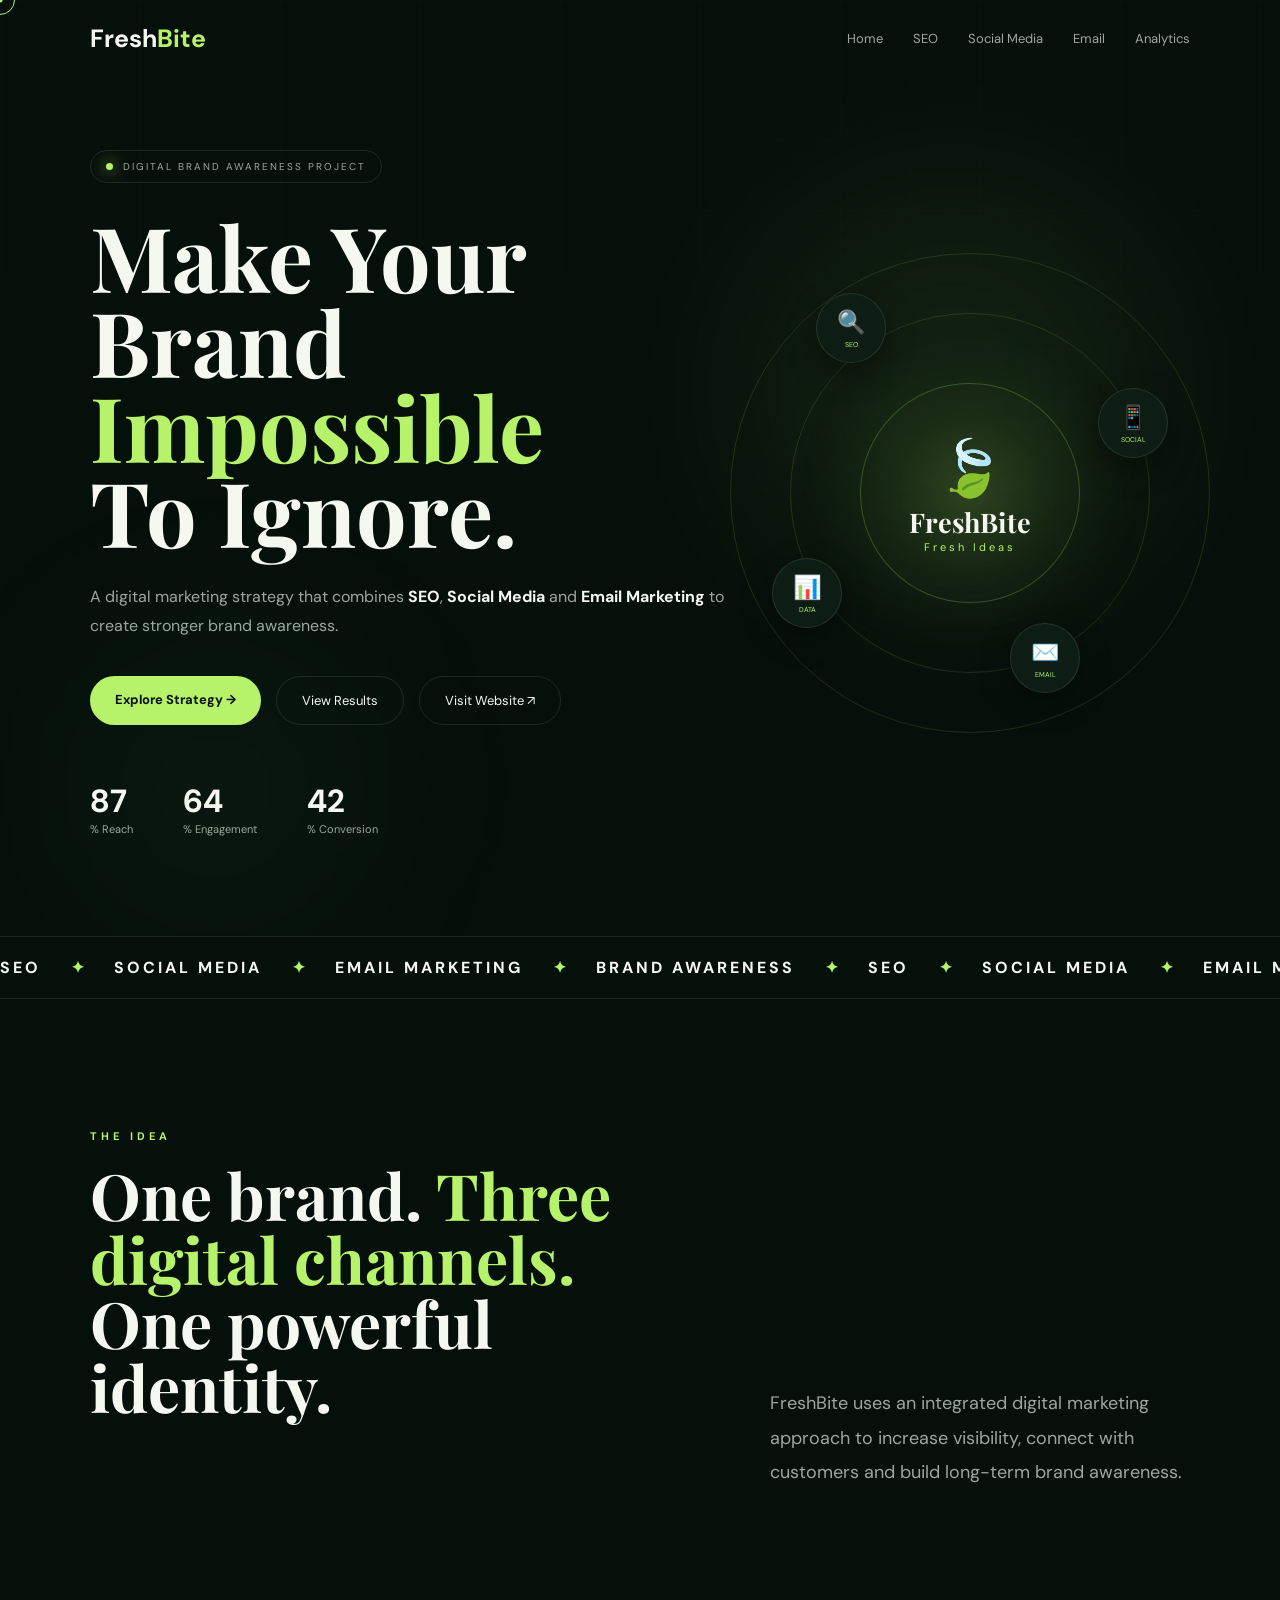
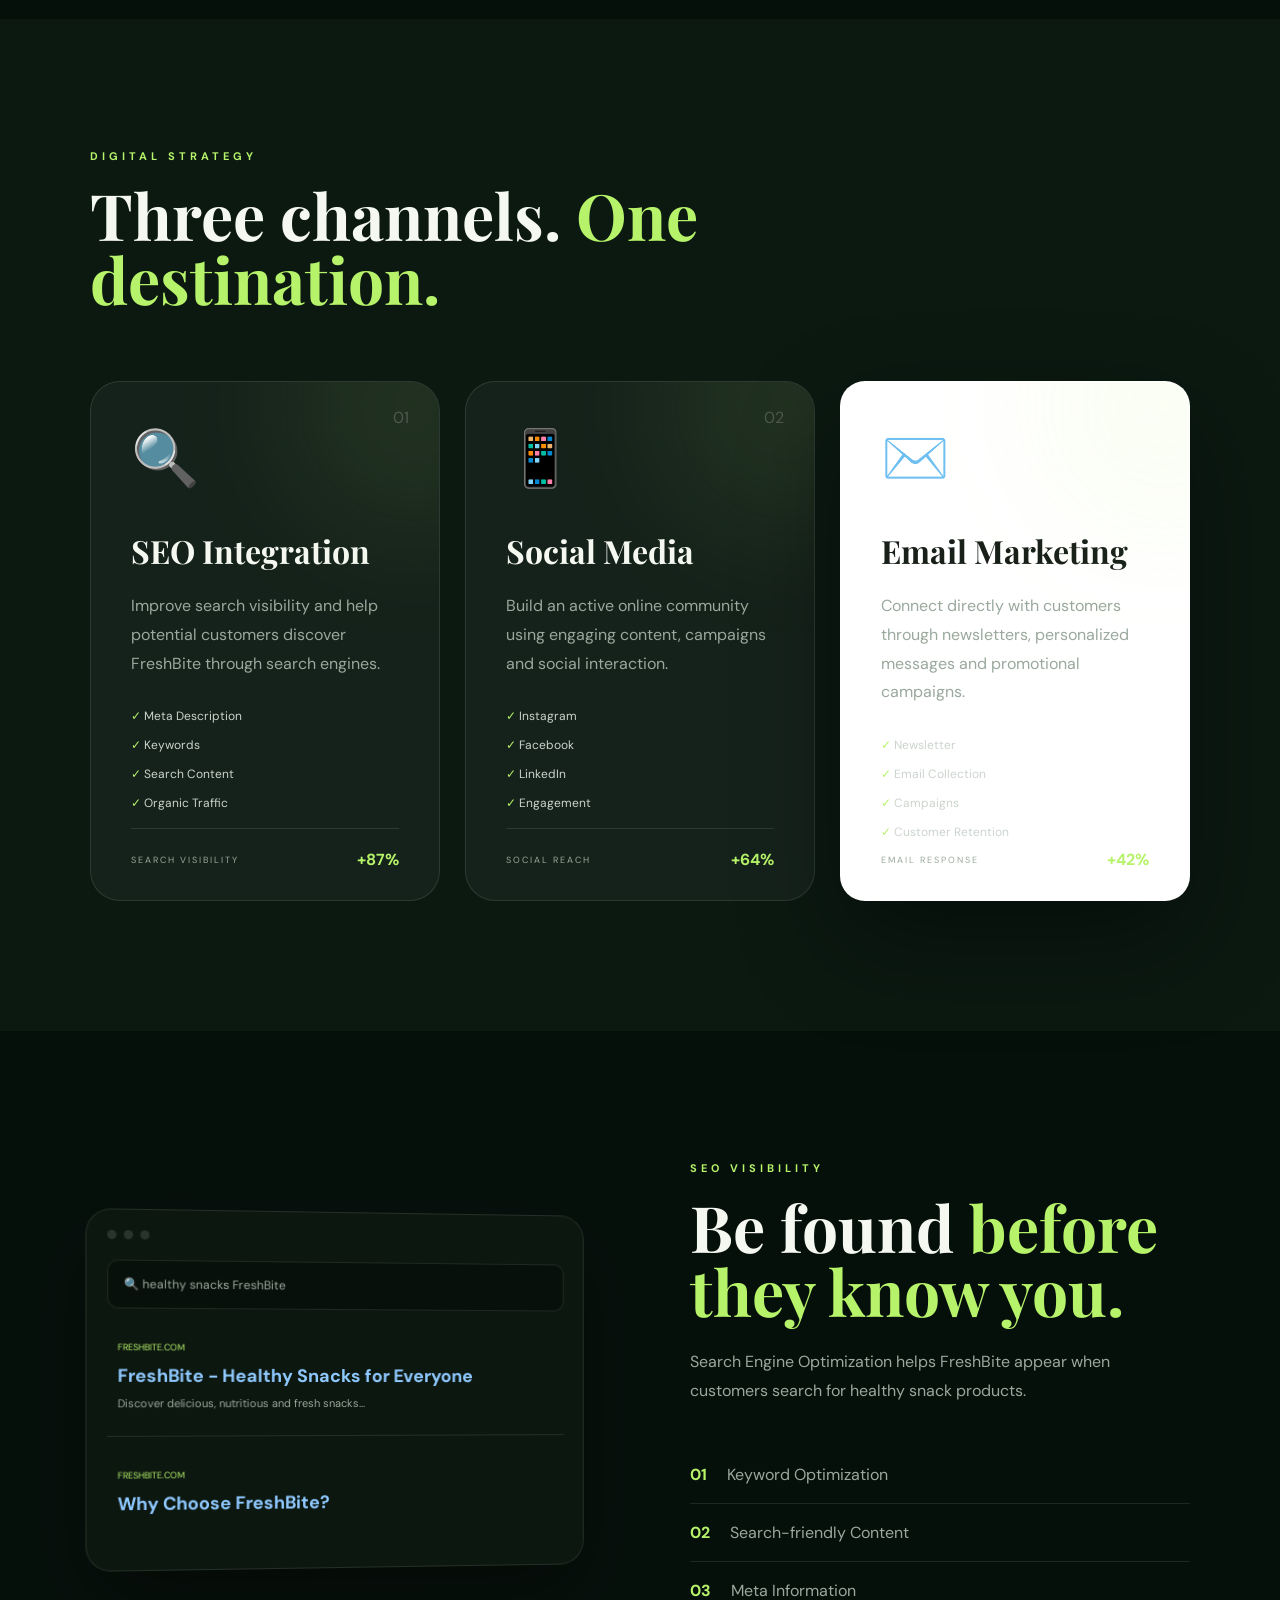
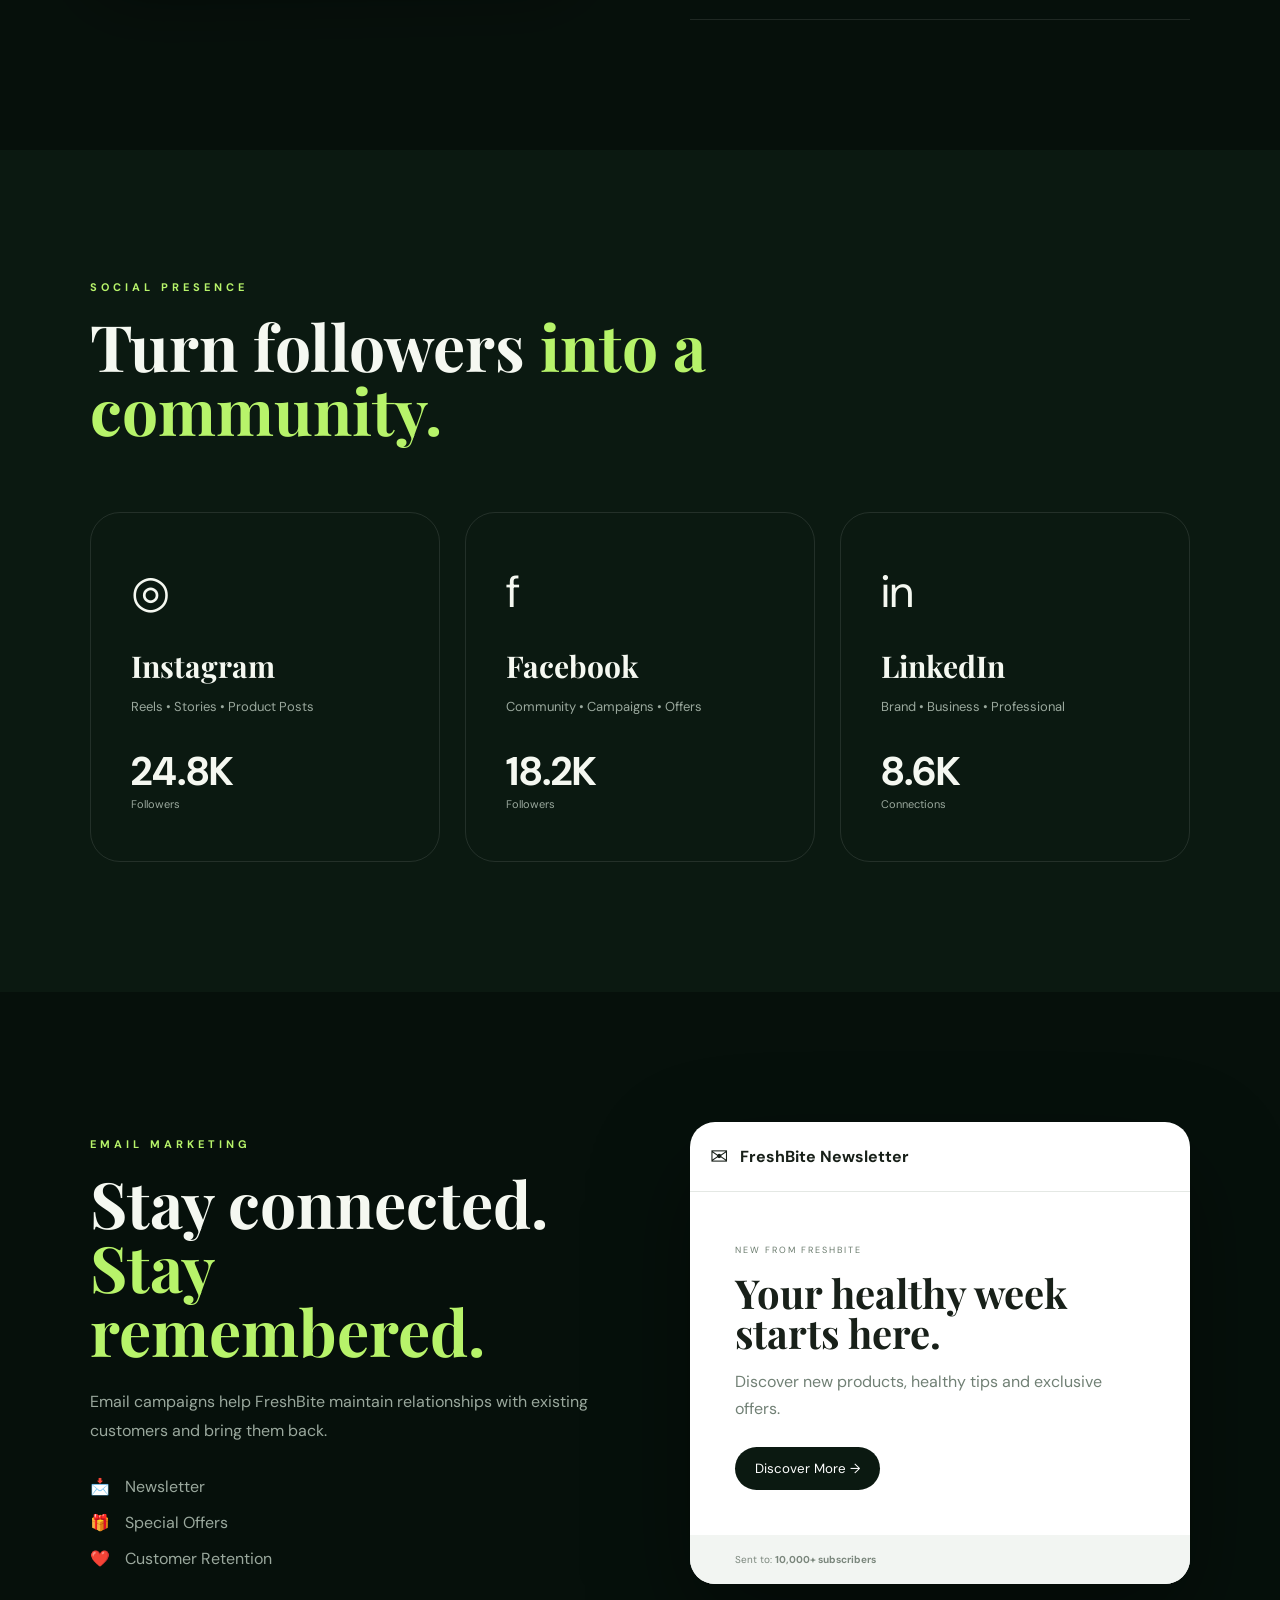
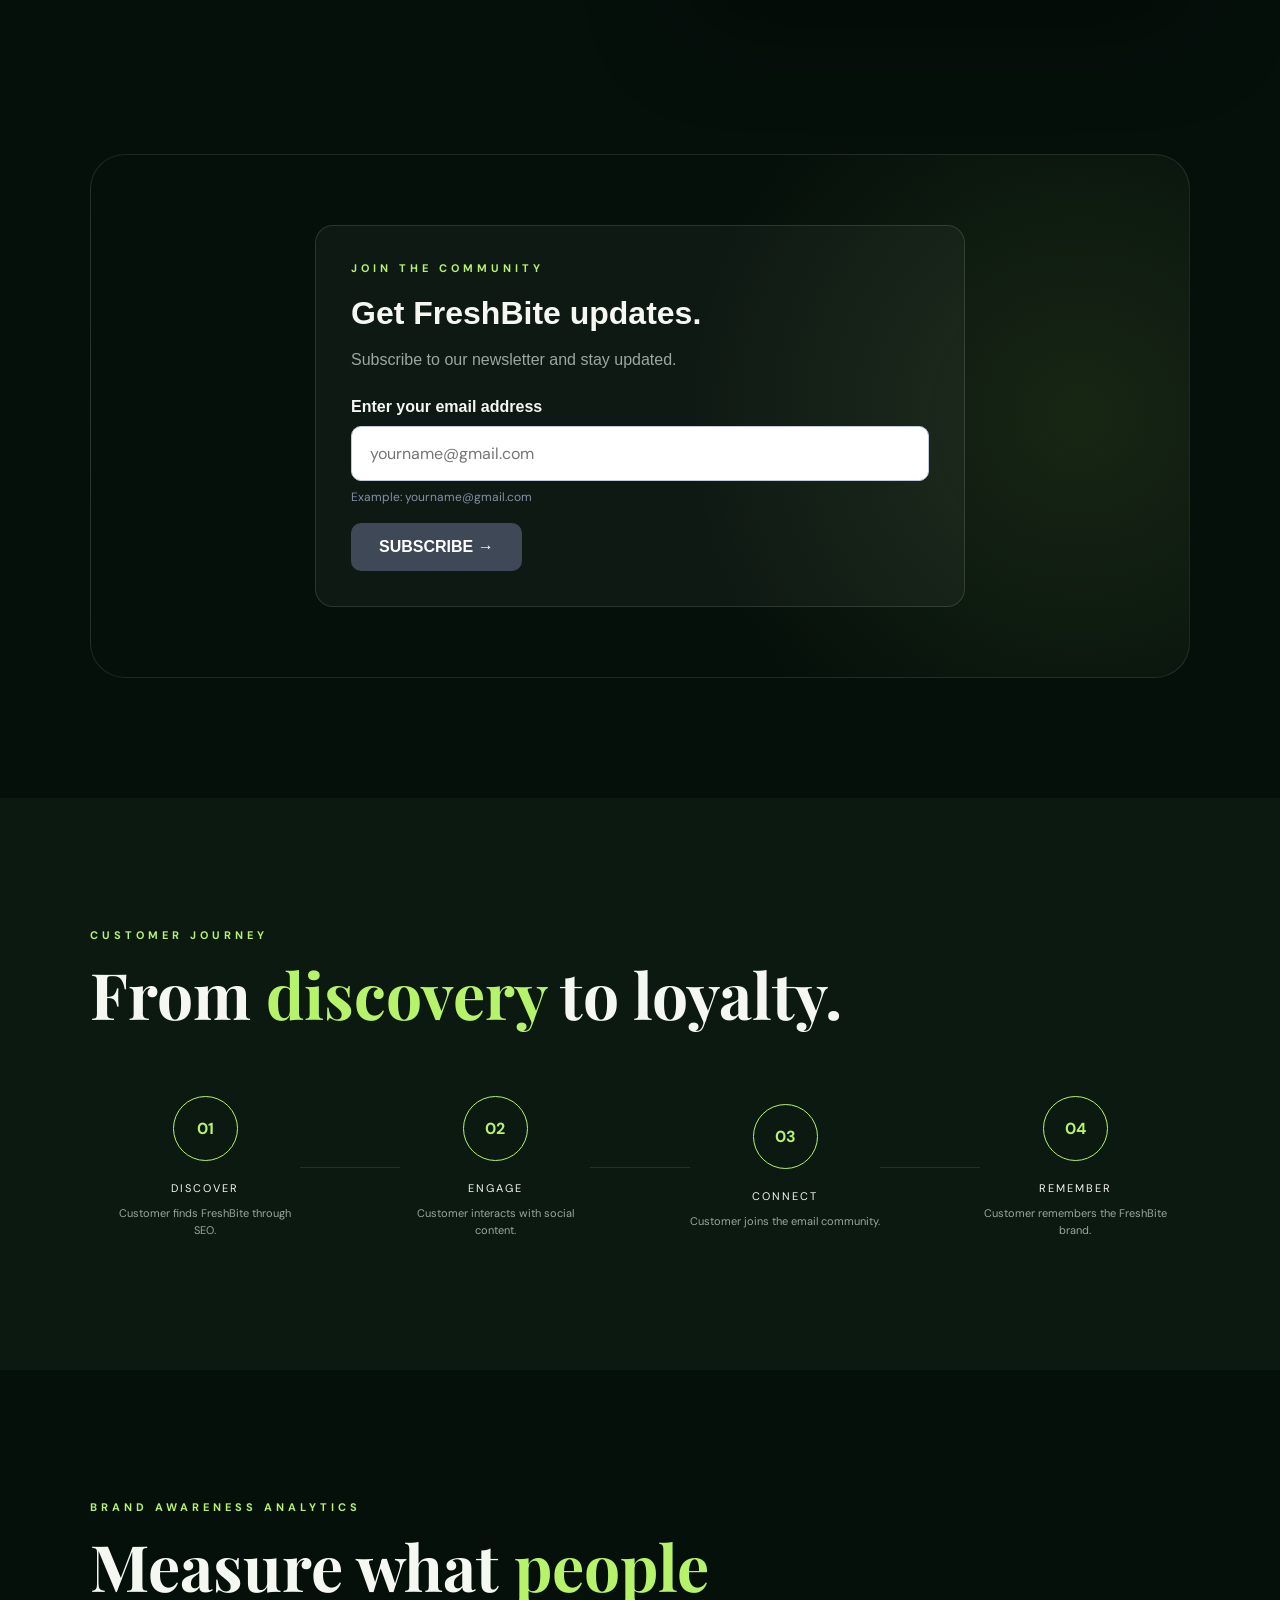
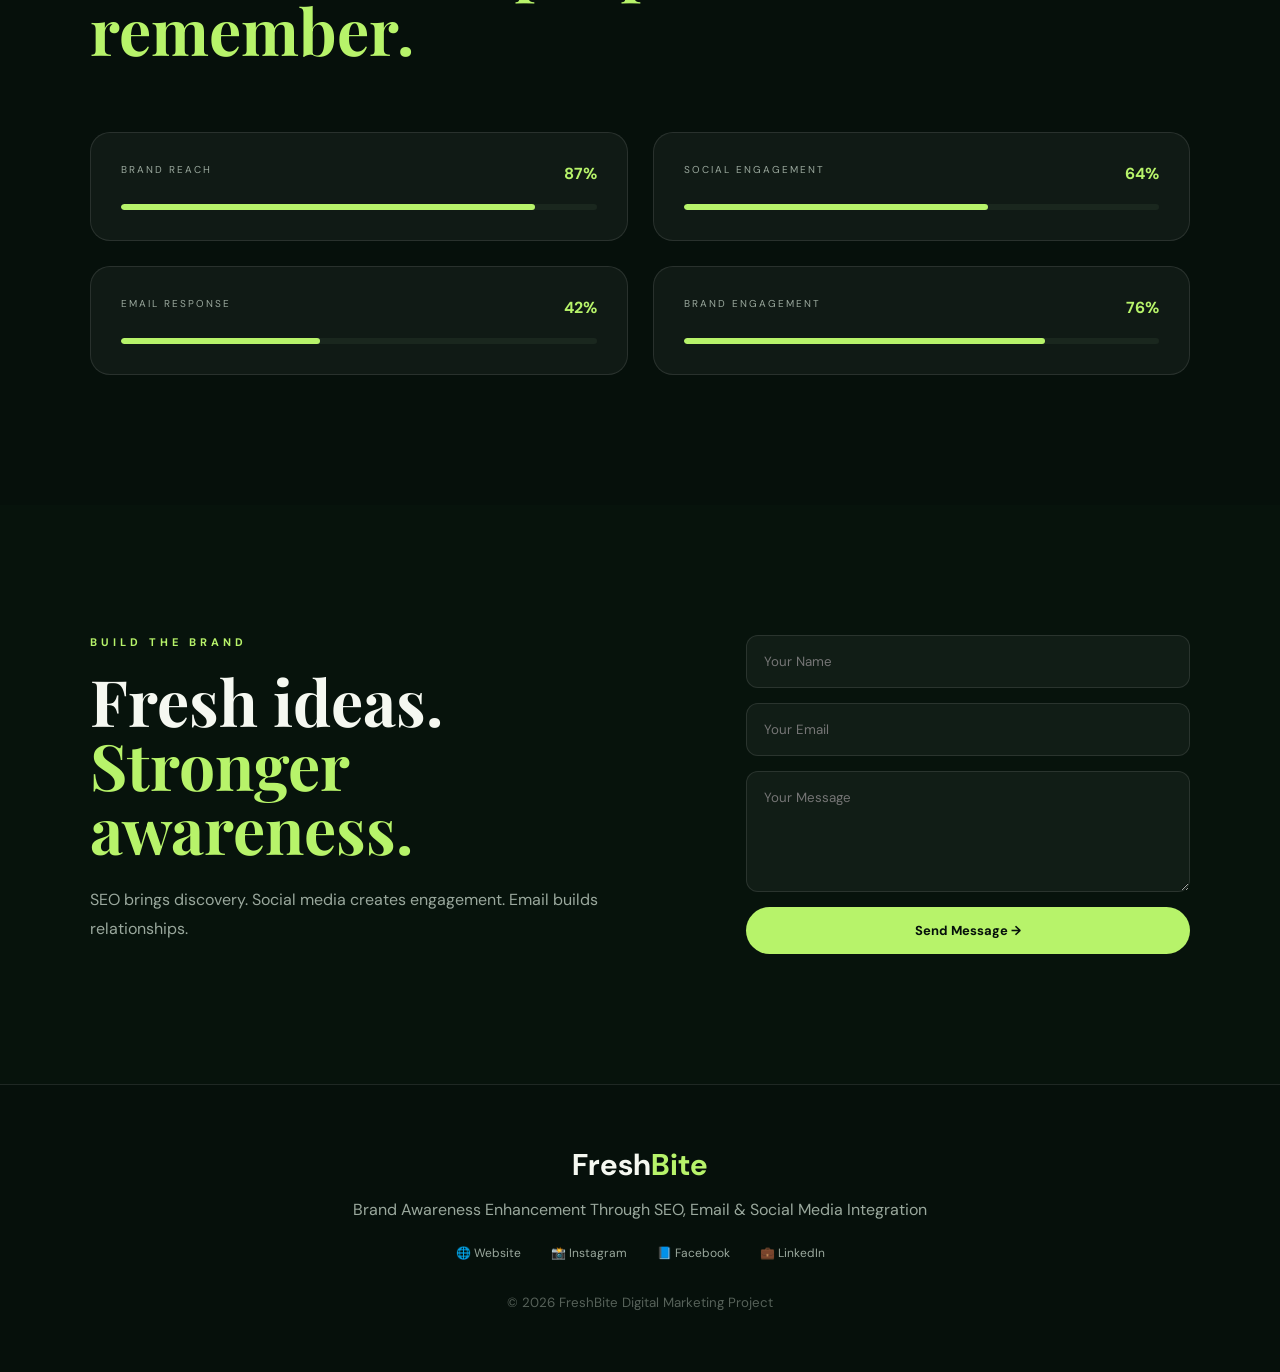
==== commit e682a265: "Fix GitHub Pages index file" ====
--- a/index.html
+++ b/index.html
@@ -24,12 +24,208 @@
     <meta property="og:description"
         content="Enhancing brand awareness through SEO, Email and Social Media Integration">
 
+    <meta property="og:url"
+        content="https://jegatheshthalakku-sys.github.io/freshbite-brand-awareness/">
+
     <title>
         FreshBite | Brand Awareness Enhancement
     </title>
 
+
+    <!-- MAIN WEBSITE CSS -->
     <link rel="stylesheet"
         href="style.css">
+
+
+    <!-- =====================================
+         BREVO FORM CSS
+    ====================================== -->
+
+    <style>
+
+        @font-face {
+            font-display: block;
+            font-family: Roboto;
+            src: url(https://assets.brevo.com/font/Roboto/Latin/normal/normal/7529907e9eaf8ebb5220c5f9850e3811.woff2)
+                format("woff2"),
+                url(https://assets.brevo.com/font/Roboto/Latin/normal/normal/25c678feafdc175a70922a116c9be3e7.woff)
+                format("woff");
+        }
+
+        @font-face {
+            font-display: fallback;
+            font-family: Roboto;
+            font-weight: 600;
+            src: url(https://assets.brevo.com/font/Roboto/Latin/medium/normal/6e9caeeafb1f3491be3e32744bc30440.woff2)
+                format("woff2"),
+                url(https://assets.brevo.com/font/Roboto/Latin/medium/normal/71501f0d8d5aa95960f6475d5487d4c2.woff)
+                format("woff");
+        }
+
+        @font-face {
+            font-display: fallback;
+            font-family: Roboto;
+            font-weight: 700;
+            src: url(https://assets.brevo.com/font/Roboto/Latin/bold/normal/3ef7cf158f310cf752d5ad08cd0e7e60.woff2)
+                format("woff2"),
+                url(https://assets.brevo.com/font/Roboto/Latin/bold/normal/ece3a1d82f18b60bcce0211725c476aa.woff)
+                format("woff");
+        }
+
+        :where(.sib-form-message-panel) {
+            display: none;
+        }
+
+        :where(.sib-form-message-panel .sib-notification__icon) {
+            width: 20px;
+            height: 20px;
+        }
+
+        #sib-container input:-ms-input-placeholder {
+            font-family: Helvetica, sans-serif;
+            text-align: left;
+            color: #c0ccda;
+        }
+
+        #sib-container input::placeholder {
+            font-family: Helvetica, sans-serif;
+            text-align: left;
+            color: #c0ccda;
+        }
+
+        #sib-container textarea::placeholder {
+            font-family: Helvetica, sans-serif;
+            text-align: left;
+            color: #c0ccda;
+        }
+
+        #sib-container a {
+            text-decoration: underline;
+            color: #2BB2FC;
+        }
+
+
+        /* =====================================
+           FRESHBITE BREVO CUSTOM DESIGN
+        ====================================== */
+
+        .brevo-wrapper {
+            width: 100%;
+            max-width: 650px;
+            margin: 0 auto;
+        }
+
+        .brevo-form-box {
+            width: 100%;
+            box-sizing: border-box;
+            padding: 35px;
+            background: rgba(255, 255, 255, 0.04);
+            border: 1px solid rgba(255, 255, 255, 0.12);
+            border-radius: 18px;
+        }
+
+        .brevo-form-title {
+            font-family: Helvetica, Arial, sans-serif;
+            font-size: 32px;
+            font-weight: 700;
+            margin-bottom: 10px;
+        }
+
+        .brevo-form-description {
+            font-family: Helvetica, Arial, sans-serif;
+            font-size: 16px;
+            line-height: 1.6;
+            margin-bottom: 25px;
+        }
+
+        .brevo-form-label {
+            display: block;
+            margin-bottom: 10px;
+            font-family: Helvetica, Arial, sans-serif;
+            font-size: 16px;
+            font-weight: 700;
+        }
+
+        .brevo-form-input {
+            width: 100%;
+            box-sizing: border-box;
+            padding: 16px 18px;
+            border-radius: 10px;
+            border: 1px solid #c0ccd9;
+            background: #ffffff;
+            color: #1d2939;
+            font-size: 16px;
+            outline: none;
+        }
+
+        .brevo-form-input:focus {
+            border-color: #9be33c;
+            box-shadow: 0 0 0 3px rgba(155, 227, 60, 0.15);
+        }
+
+        .brevo-form-help {
+            display: block;
+            margin-top: 8px;
+            margin-bottom: 18px;
+            font-size: 12px;
+            color: #8390A4;
+        }
+
+        .brevo-submit {
+            display: inline-flex;
+            align-items: center;
+            justify-content: center;
+            padding: 15px 28px;
+            border: none;
+            border-radius: 10px;
+            background: #3E4857;
+            color: #ffffff;
+            font-family: Helvetica, Arial, sans-serif;
+            font-size: 16px;
+            font-weight: 700;
+            cursor: pointer;
+            transition: 0.3s ease;
+        }
+
+        .brevo-submit:hover {
+            transform: translateY(-2px);
+            opacity: 0.9;
+        }
+
+        .brevo-error {
+            display: none;
+            margin-bottom: 20px;
+            padding: 14px 16px;
+            border-radius: 8px;
+            background: #ffeded;
+            border: 1px solid #ff4949;
+            color: #661d1d;
+            font-family: Helvetica, Arial, sans-serif;
+            font-size: 15px;
+        }
+
+        .brevo-success {
+            display: none;
+            margin-bottom: 20px;
+            padding: 14px 16px;
+            border-radius: 8px;
+            background: #e7faf0;
+            border: 1px solid #13ce66;
+            color: #085229;
+            font-family: Helvetica, Arial, sans-serif;
+            font-size: 15px;
+        }
+
+        .input--hidden {
+            display: none !important;
+        }
+
+    </style>
+
+
+    <!-- BREVO REQUIRED CSS -->
+    <link rel="stylesheet"
+        href="https://sibforms.com/forms/end-form/build/sib-styles.css">
 
 </head>
 
@@ -45,6 +241,7 @@
 <div class="cursor-dot"></div>
 
 
+
 <!-- =====================================
      LOADER
 ===================================== -->
@@ -107,7 +304,6 @@
 
     <div class="hero-grid"></div>
 
-
     <div class="floating-circle circle-one"></div>
     <div class="floating-circle circle-two"></div>
 
@@ -170,11 +366,19 @@
 
             </a>
 
+            <a href="https://jegatheshthalakku-sys.github.io/freshbite-brand-awareness/"
+                target="_blank"
+                rel="noopener noreferrer"
+                class="btn btn-outline">
+
+                Visit Website ↗
+
+            </a>
+
         </div>
 
 
         <div class="hero-stats">
-
 
             <div class="stat">
 
@@ -226,7 +430,6 @@
 
             </div>
 
-
         </div>
 
     </div>
@@ -236,7 +439,6 @@
     <!-- HERO VISUAL -->
 
     <div class="hero-visual reveal">
-
 
         <div class="orbit orbit-one"></div>
 
@@ -302,7 +504,6 @@
             </small>
 
         </div>
-
 
     </div>
 
@@ -1021,46 +1222,142 @@
 
 
 <!-- =====================================
-     NEWSLETTER FORM
+     NEWSLETTER - BREVO
 ===================================== -->
 
 <section class="newsletter-section">
 
     <div class="newsletter-box reveal">
 
-
-        <div>
-
-            <p class="eyebrow">
-                JOIN THE COMMUNITY
-            </p>
-
-            <h2>
-                Get FreshBite
-                <span>
-                    updates.
-                </span>
-            </h2>
-
-            <p>
-                Subscribe to our newsletter.
-            </p>
-
-        </div>
-
-
-        <form id="newsletterForm">
-
-            <input
-                type="email"
-                placeholder="Enter your email"
-                required>
-
-            <button type="submit">
-                Subscribe →
-            </button>
-
-        </form>
+        <div class="brevo-wrapper">
+
+            <div class="brevo-form-box">
+
+
+                <p class="eyebrow">
+                    JOIN THE COMMUNITY
+                </p>
+
+
+                <div class="brevo-form-title">
+
+                    Get FreshBite
+                    <span>
+                        updates.
+                    </span>
+
+                </div>
+
+
+                <p class="brevo-form-description">
+
+                    Subscribe to our newsletter and
+                    stay updated.
+
+                </p>
+
+
+                <!-- =====================================
+                     BREVO FORM CONTAINER
+                ====================================== -->
+
+                <div
+                    id="sib-form-container">
+
+
+                    <!-- ERROR -->
+
+                    <div
+                        id="error-message"
+                        class="brevo-error">
+
+                        Your subscription could not be saved.
+                        Please try again.
+
+                    </div>
+
+
+                    <!-- SUCCESS -->
+
+                    <div
+                        id="success-message"
+                        class="brevo-success">
+
+                        Your subscription has been successful.
+
+                    </div>
+
+
+                    <!-- =====================================
+                         BREVO FORM
+                    ====================================== -->
+
+                    <form
+                        id="sib-form"
+                        method="POST"
+                        action="https://72d7b1d1.sibforms.com/serve/[base64]"
+                        data-type="subscription">
+
+
+                        <label
+                            class="brevo-form-label"
+                            for="EMAIL">
+
+                            Enter your email address
+
+                        </label>
+
+
+                        <input
+                            class="brevo-form-input"
+                            type="email"
+                            id="EMAIL"
+                            name="EMAIL"
+                            autocomplete="email"
+                            placeholder="yourname@gmail.com"
+                            required>
+
+
+                        <small class="brevo-form-help">
+
+                            Example: yourname@gmail.com
+
+                        </small>
+
+
+                        <button
+                            class="brevo-submit"
+                            type="submit">
+
+                            SUBSCRIBE →
+
+                        </button>
+
+
+                        <!-- REQUIRED BREVO HIDDEN FIELD -->
+
+                        <input
+                            type="text"
+                            name="email_address_check"
+                            value=""
+                            class="input--hidden">
+
+
+                        <!-- BREVO LANGUAGE -->
+
+                        <input
+                            type="hidden"
+                            name="locale"
+                            value="en">
+
+
+                    </form>
+
+                </div>
+
+            </div>
+
+        </div>
 
     </div>
 
@@ -1384,8 +1681,7 @@
         <textarea
             placeholder="Your Message"
             rows="5"
-            required>
-        </textarea>
+            required></textarea>
 
 
         <button
@@ -1426,18 +1722,24 @@
 
     <div class="footer-social">
 
-        <a href="#">
-            Instagram
+        <a href="https://jegatheshthalakku-sys.github.io/freshbite-brand-awareness/"
+            target="_blank"
+            rel="noopener noreferrer">
+            🌐 Website
         </a>
 
-        <a href="#">
-            Facebook
+        <a href="#social">
+            📸 Instagram
         </a>
 
-        <a href="#">
-            LinkedIn
+        <a href="#social">
+            📘 Facebook
         </a>
 
+        <a href="#social">
+            💼 LinkedIn
+        </a>
+
     </div>
 
 
@@ -1451,8 +1753,91 @@
 
 
 
+<!-- =====================================
+     MAIN WEBSITE JAVASCRIPT
+===================================== -->
+
 <script src="script.js"></script>
 
+
+
+<!-- =====================================
+     BREVO JAVASCRIPT CONFIGURATION
+===================================== -->
+
+<script>
+
+    window.REQUIRED_CODE_ERROR_MESSAGE =
+        'Please choose a country code';
+
+    window.LOCALE = 'en';
+
+
+    window.EMAIL_INVALID_MESSAGE =
+        'The information provided is invalid. Please enter a valid email address.';
+
+
+    window.SMS_INVALID_MESSAGE =
+        'The information provided is invalid. Please review the field format and try again.';
+
+
+    window.REQUIRED_ERROR_MESSAGE =
+        'This field cannot be left blank.';
+
+
+    window.GENERIC_INVALID_MESSAGE =
+        'The information provided is invalid. Please review the field format and try again.';
+
+
+    window.INVALID_NUMBER =
+        'The information provided is invalid. Please review the field format and try again.';
+
+
+    window.INVALID_DATE =
+        'Please enter a valid date';
+
+
+    window.REQUIRED_MULTISELECT_MESSAGE =
+        'Please select at least 1 option';
+
+
+    window.translation = {
+
+        common: {
+
+            selectedList:
+                '{quantity} list selected',
+
+            selectedLists:
+                '{quantity} lists selected',
+
+            selectedOption:
+                '{quantity} selected',
+
+            selectedOptions:
+                '{quantity} selected'
+
+        }
+
+    };
+
+
+    var AUTOHIDE = Boolean(0);
+
+</script>
+
+
+
+<!-- =====================================
+     BREVO MAIN SCRIPT
+===================================== -->
+
+<script
+    defer
+    src="https://sibforms.com/forms/end-form/build/main.js">
+</script>
+
+
 </body>
 
 </html>
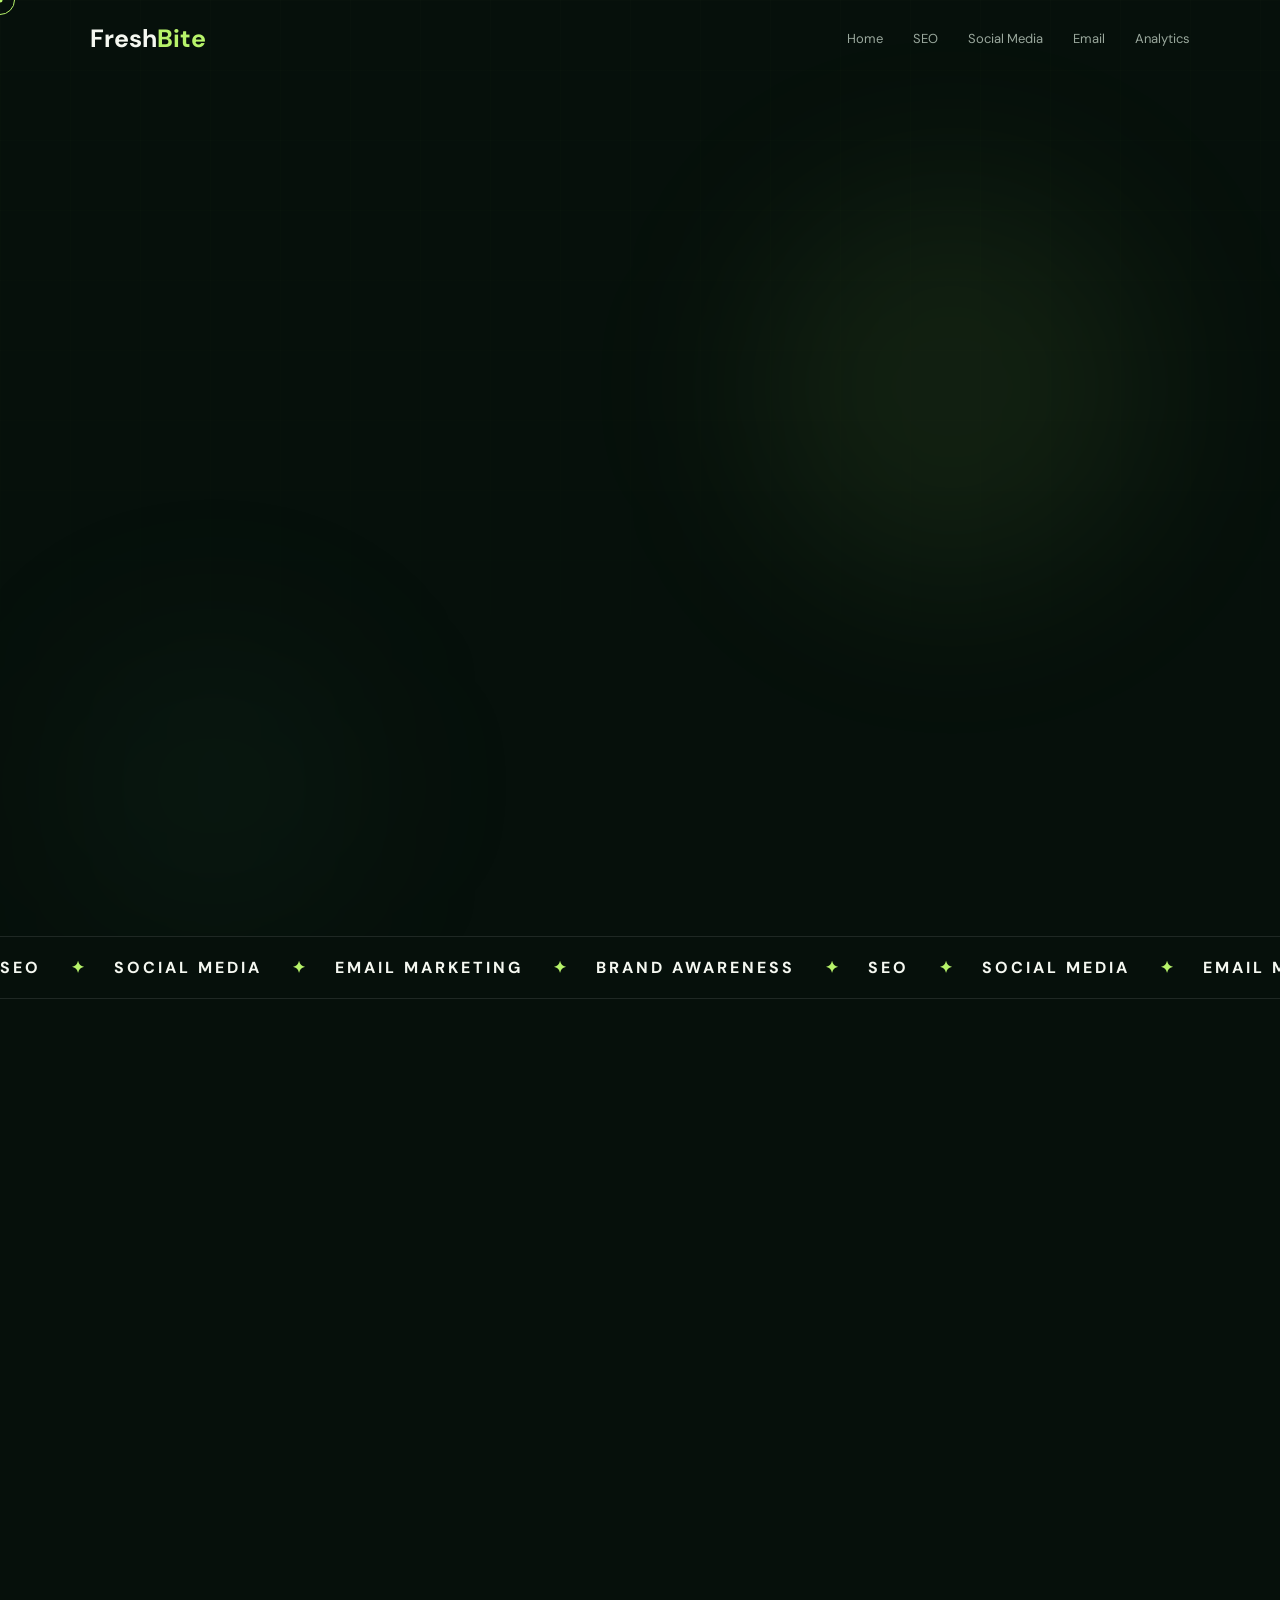
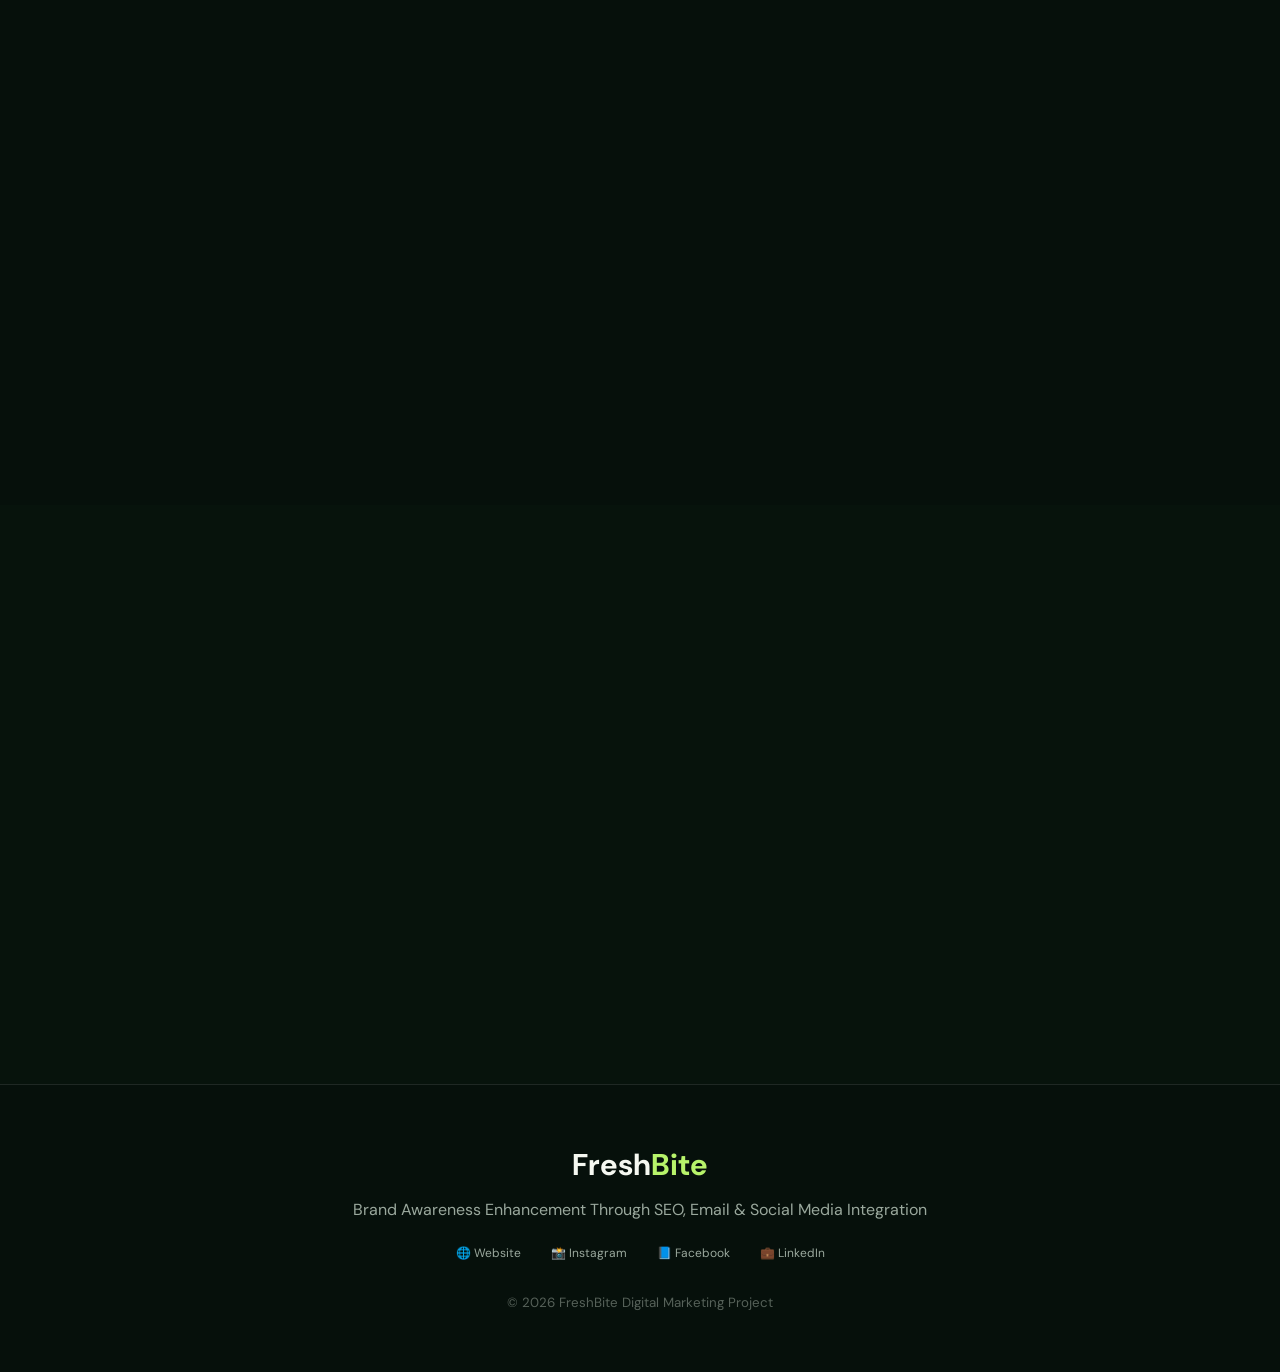
==== commit a7ace686: "Test Brevo newsletter submission" ====
--- a/index.html
+++ b/index.html
@@ -1757,7 +1757,7 @@
      MAIN WEBSITE JAVASCRIPT
 ===================================== -->
 
-<script src="script.js"></script>
+<!-- <script src="script.js"></script> -->
 
 
 
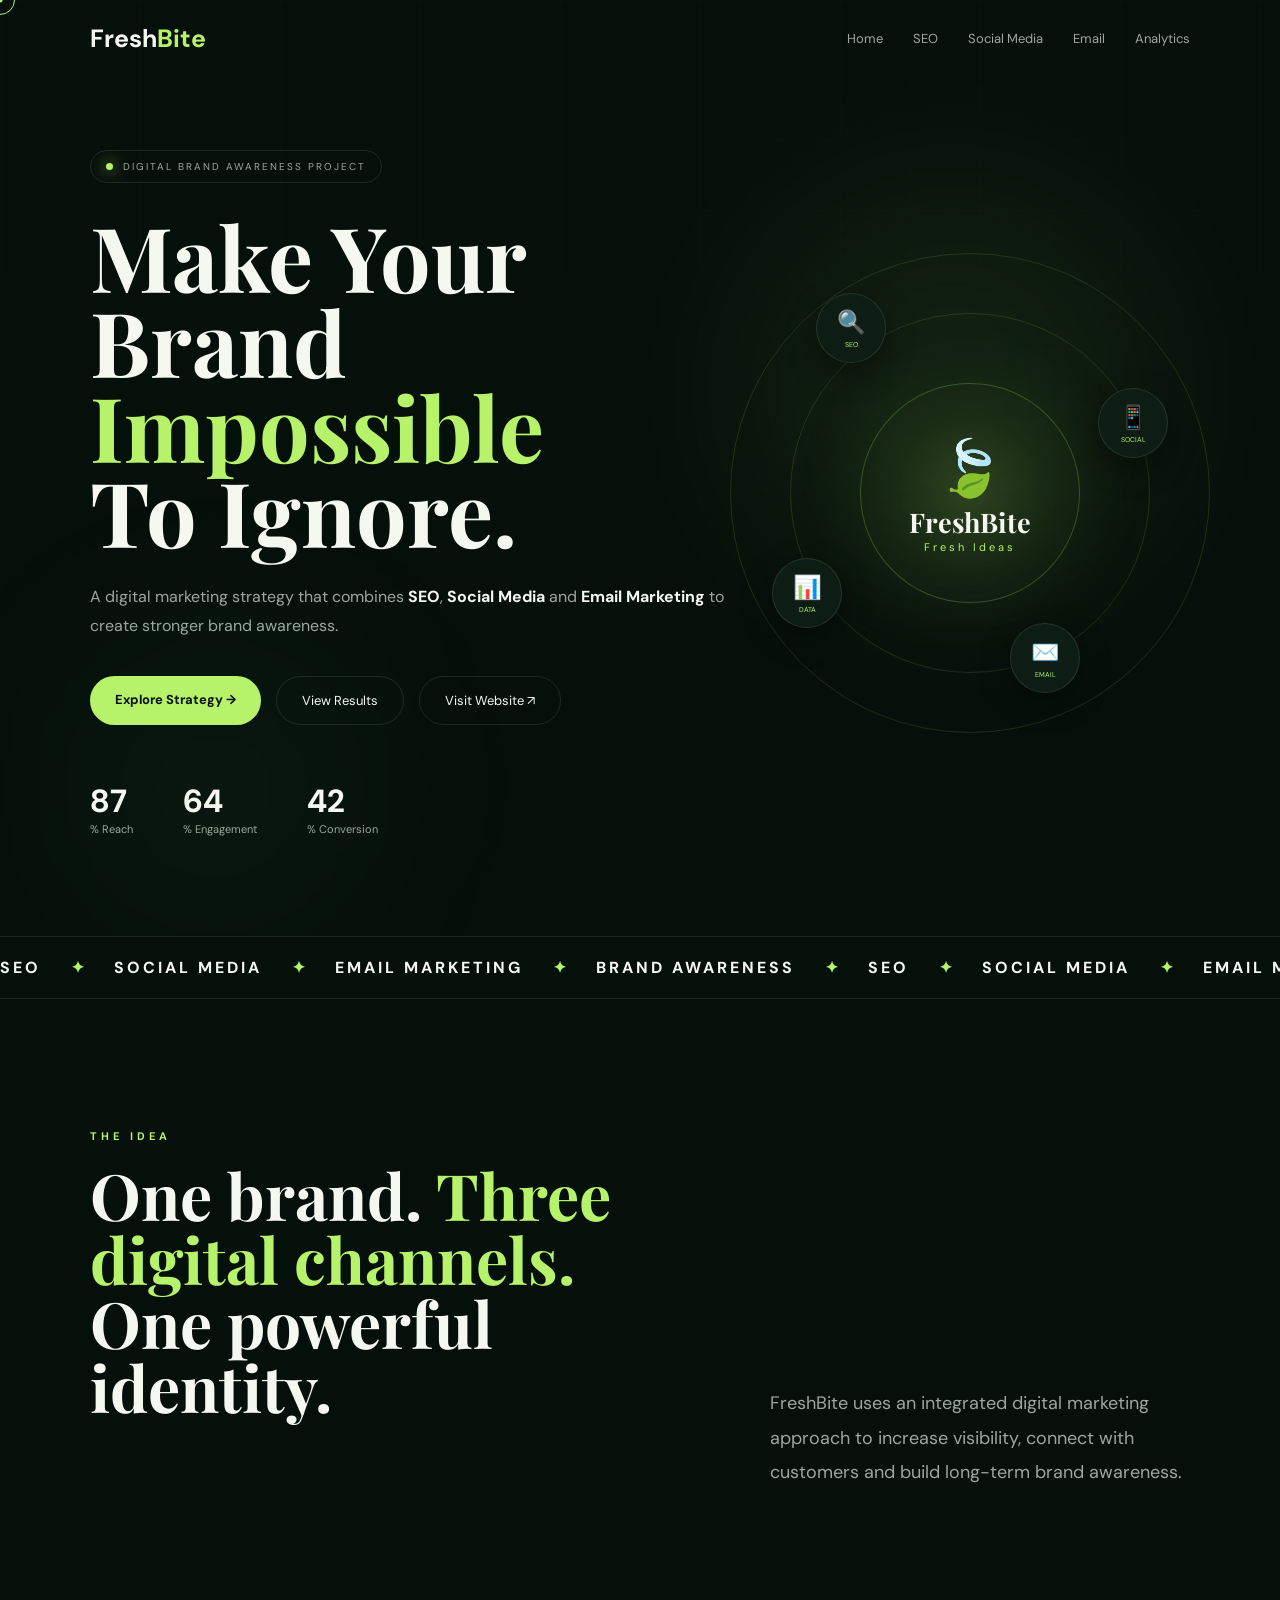
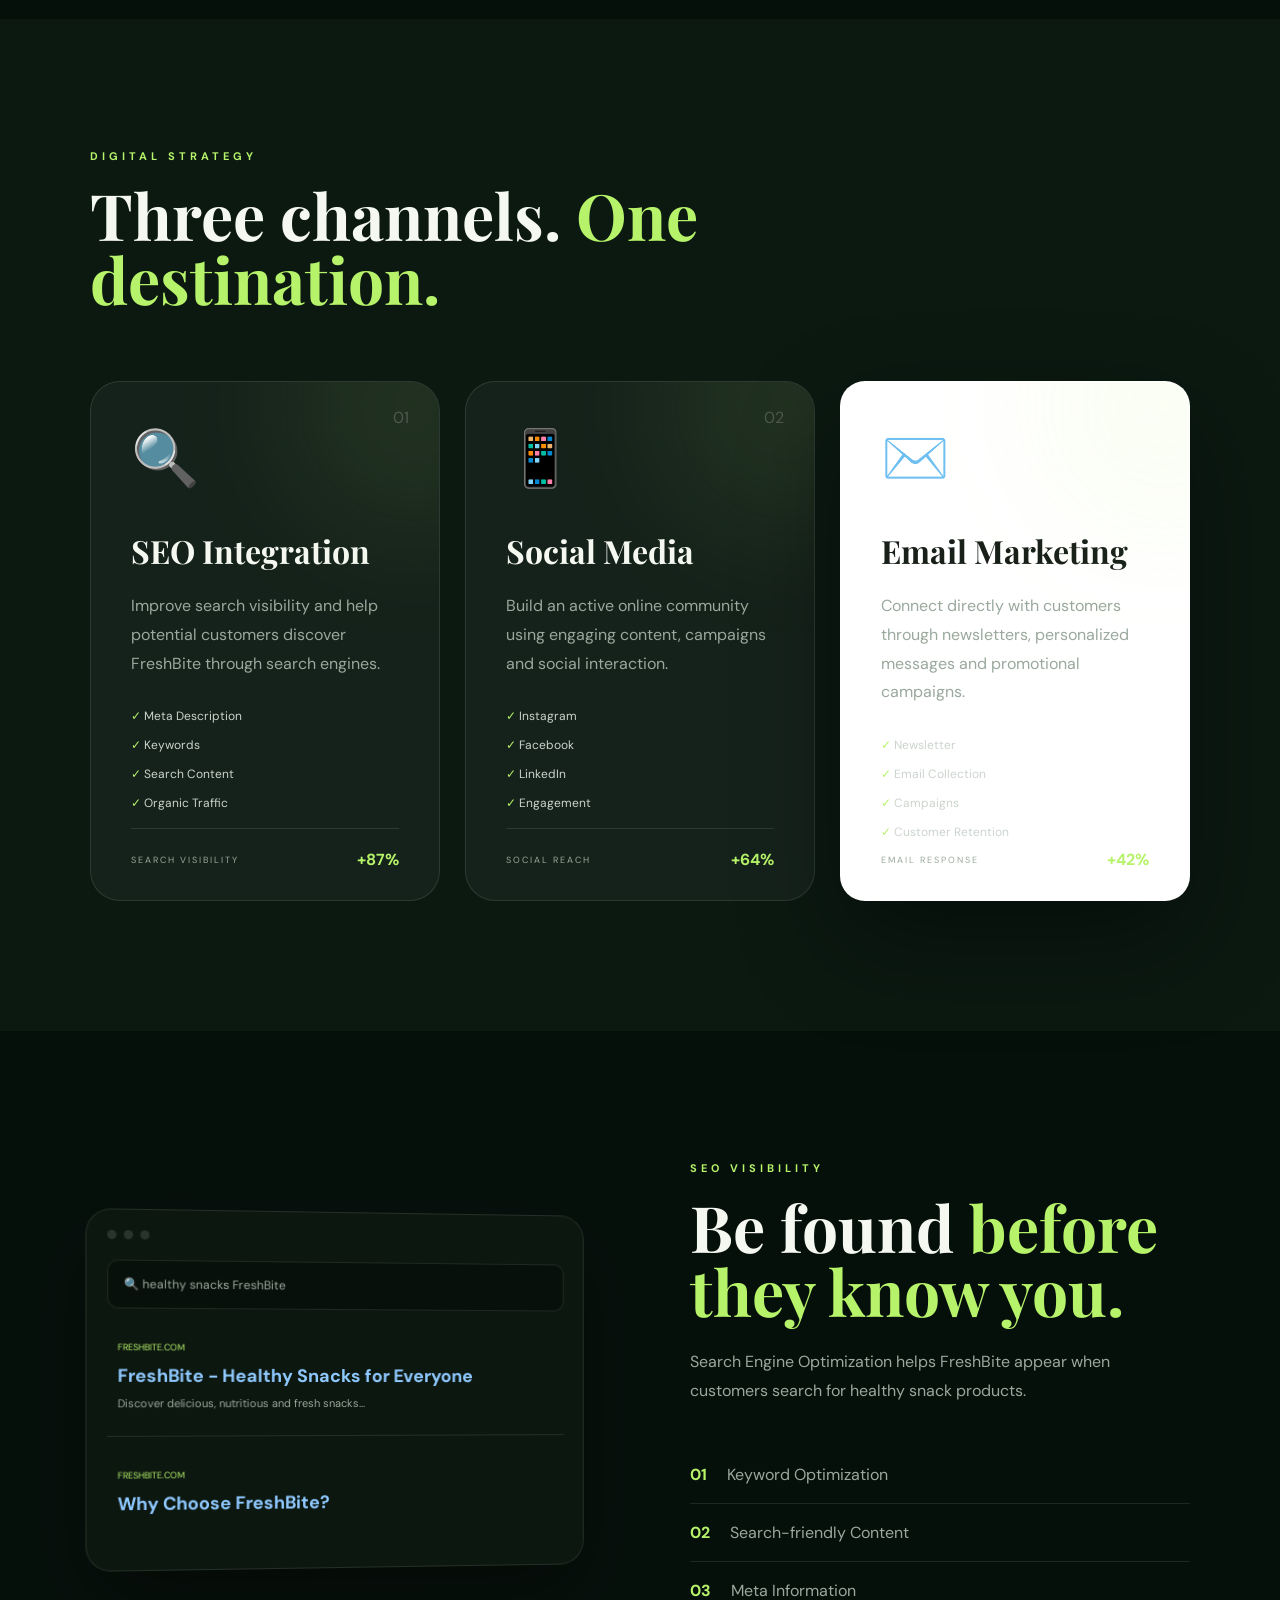
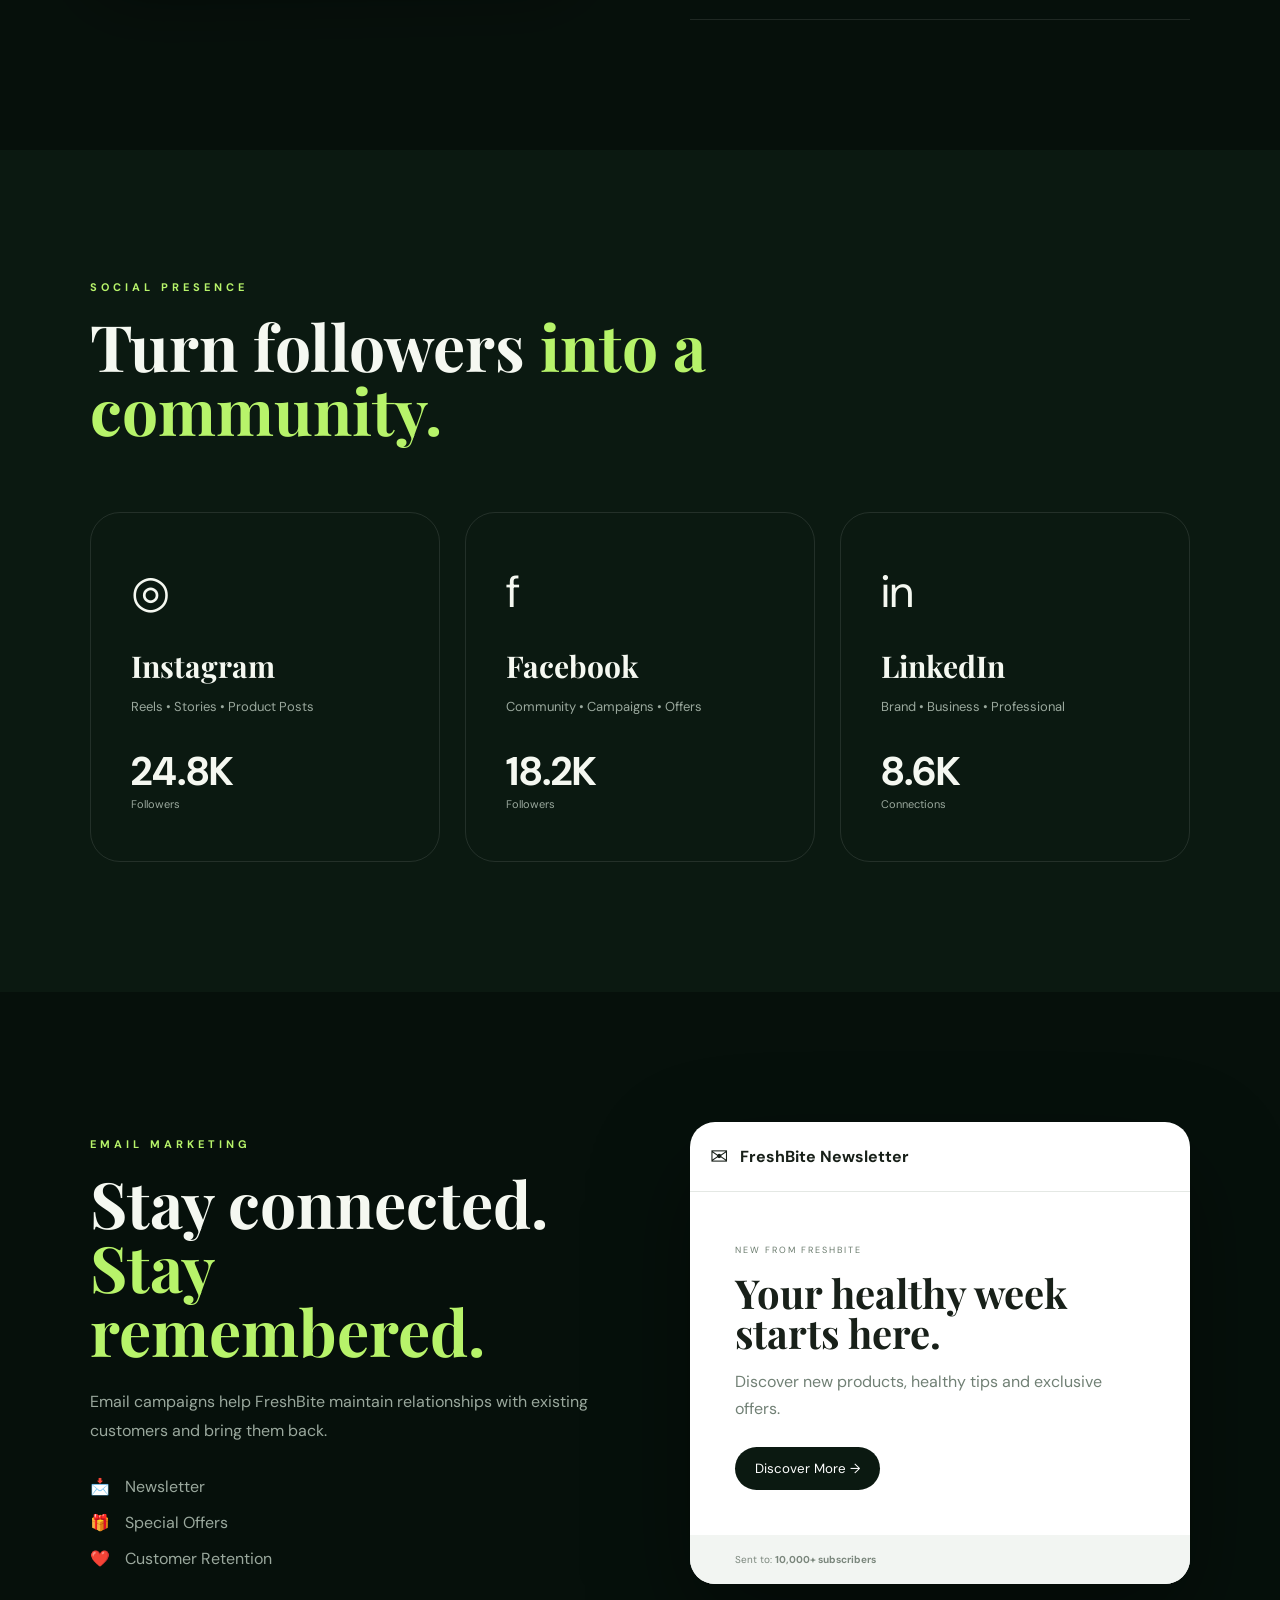
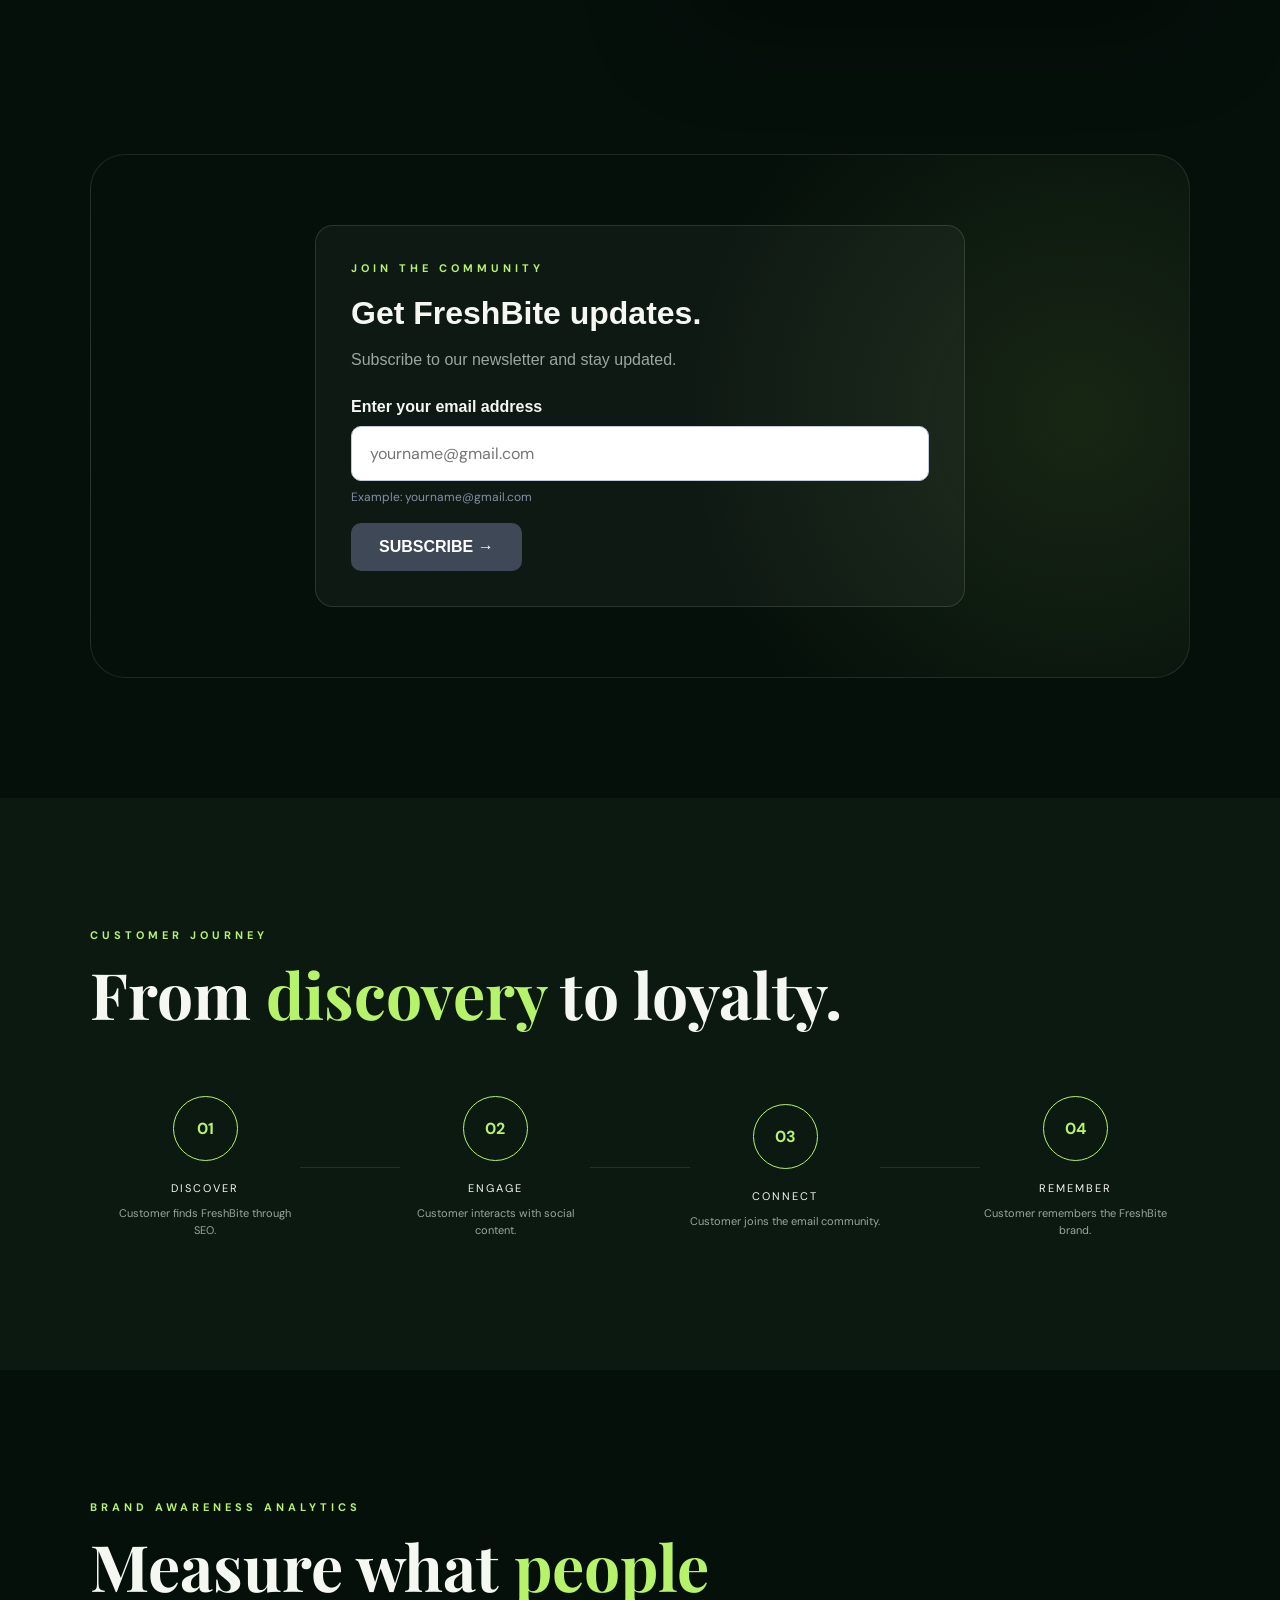
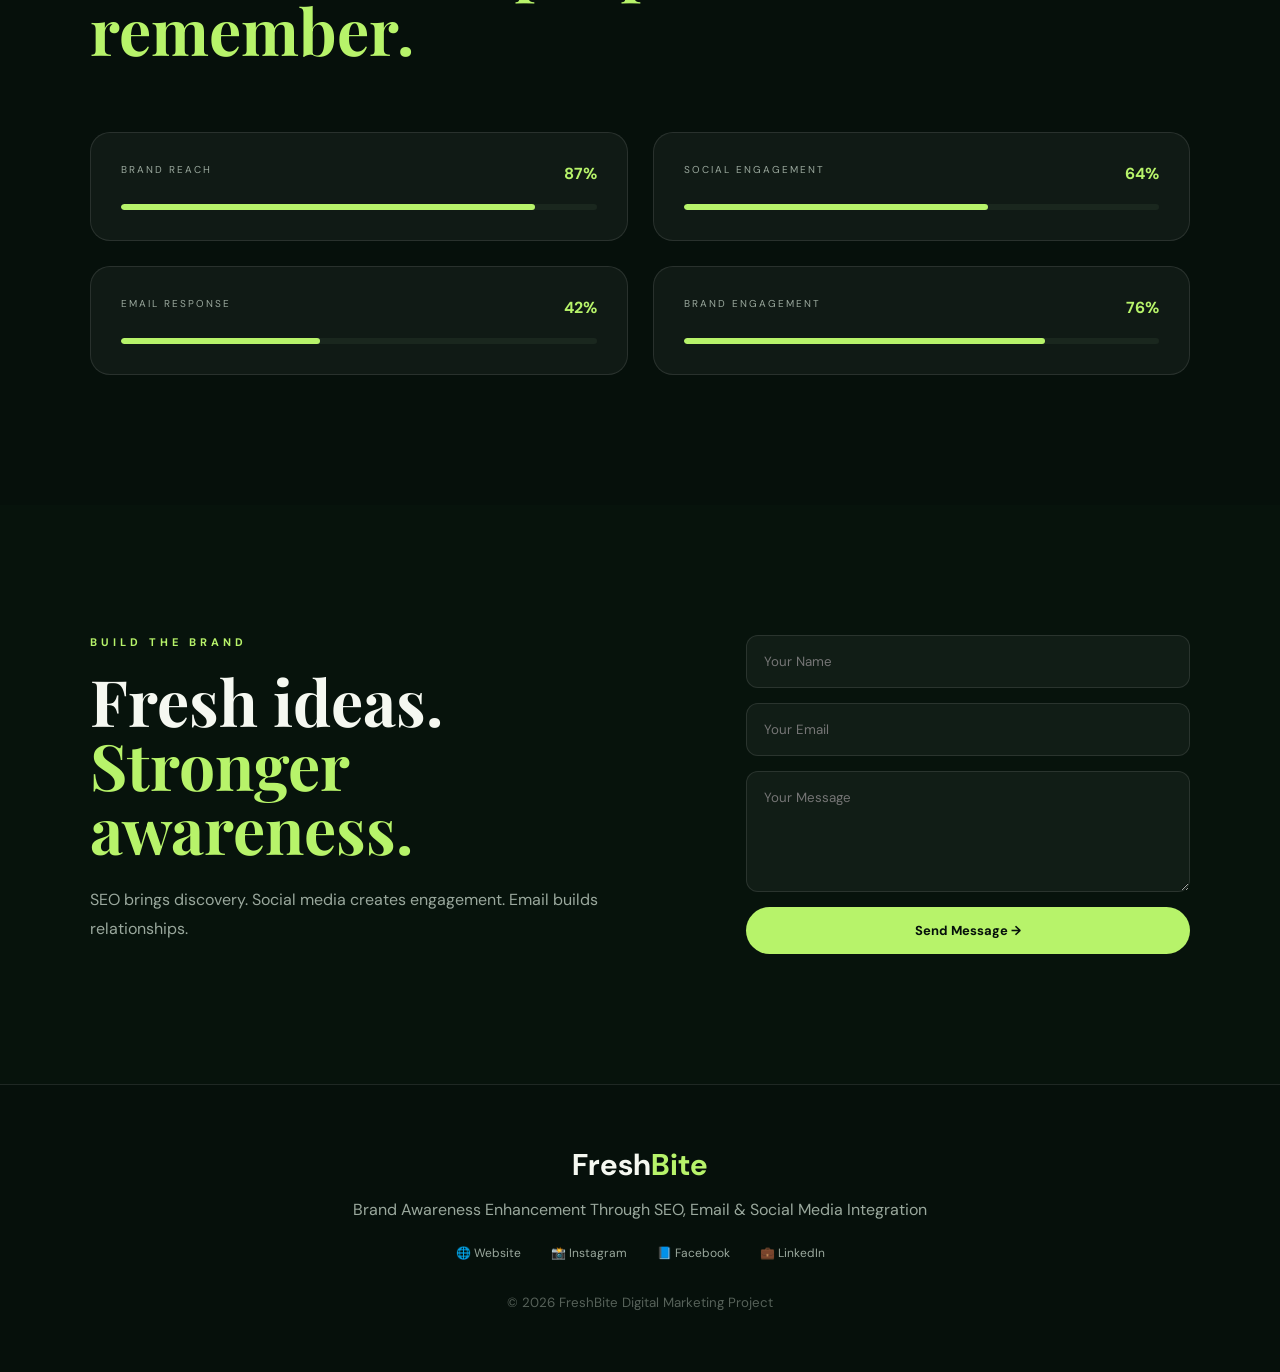
==== commit 30d2947a: "Restore website JavaScript" ====
--- a/index.html
+++ b/index.html
@@ -1757,7 +1757,7 @@
      MAIN WEBSITE JAVASCRIPT
 ===================================== -->
 
-<!-- <script src="script.js"></script> -->
+<script src="script.js"></script>
 
 
 
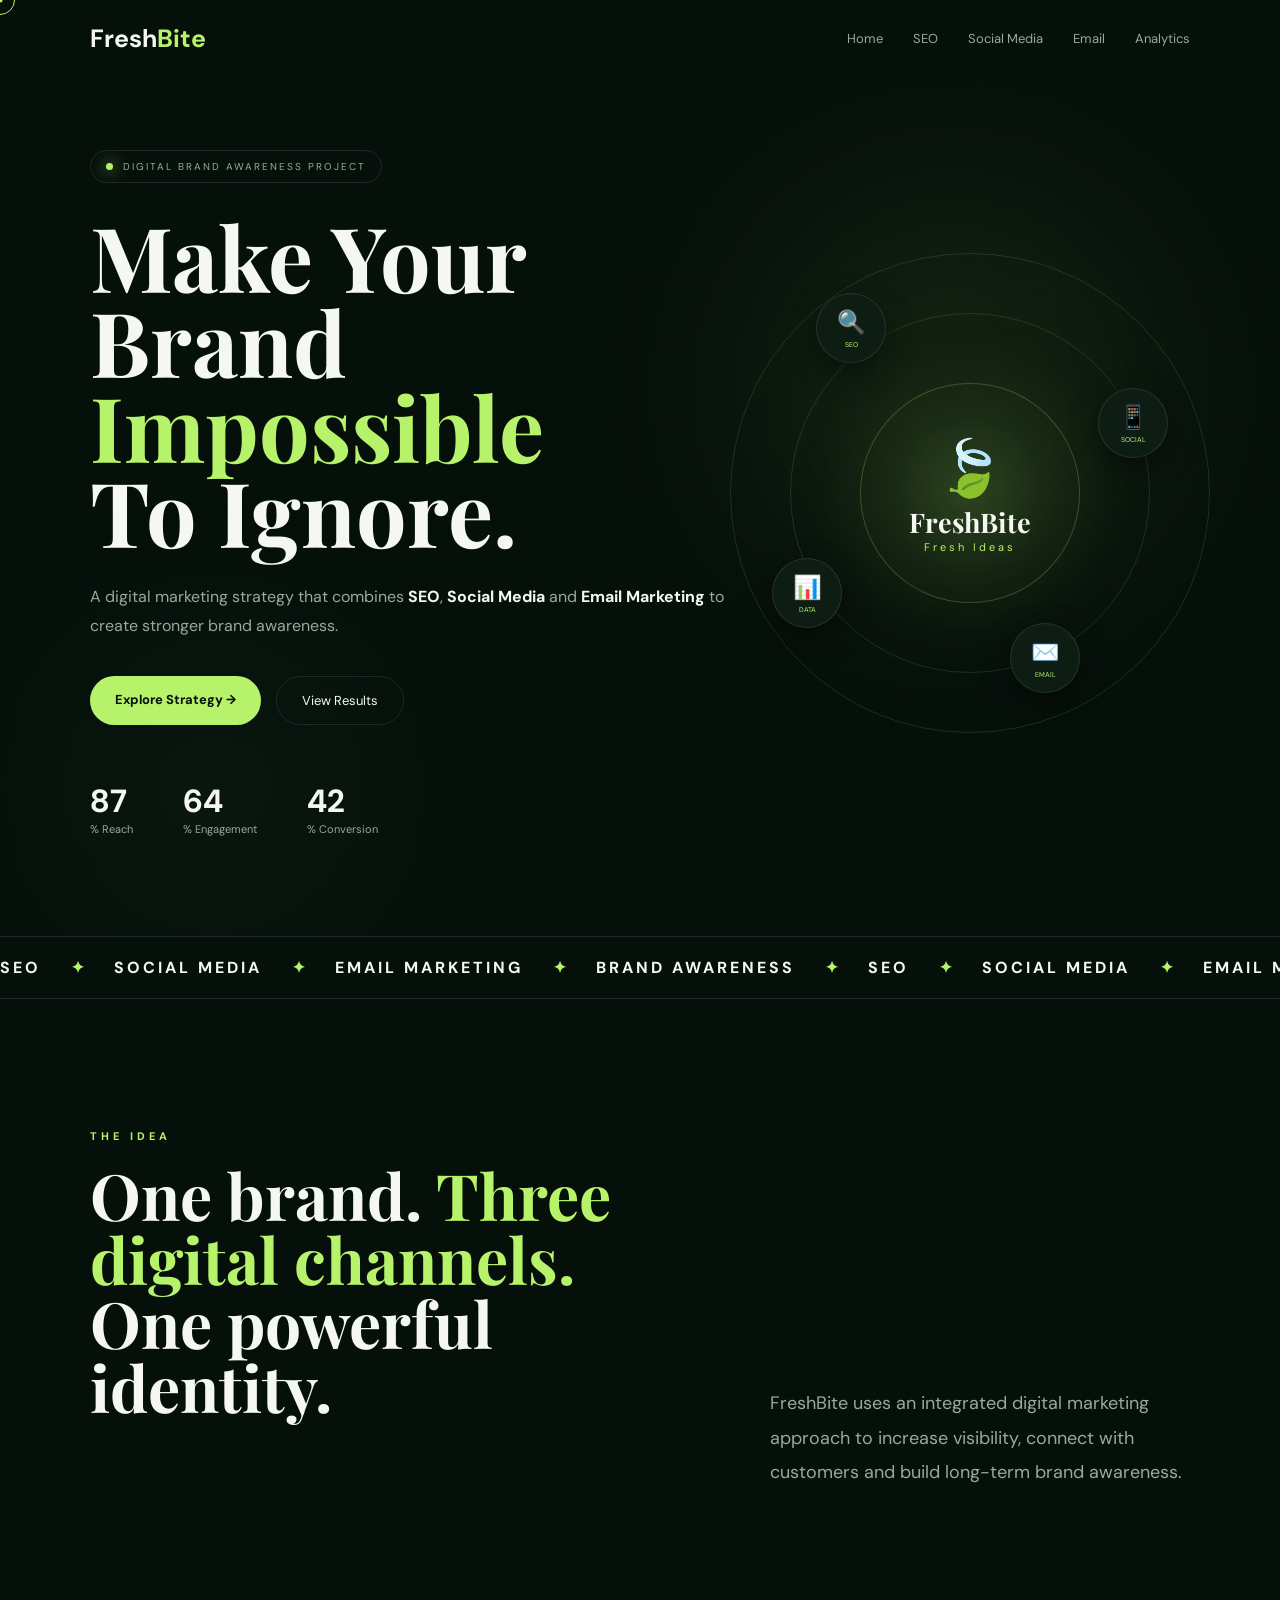
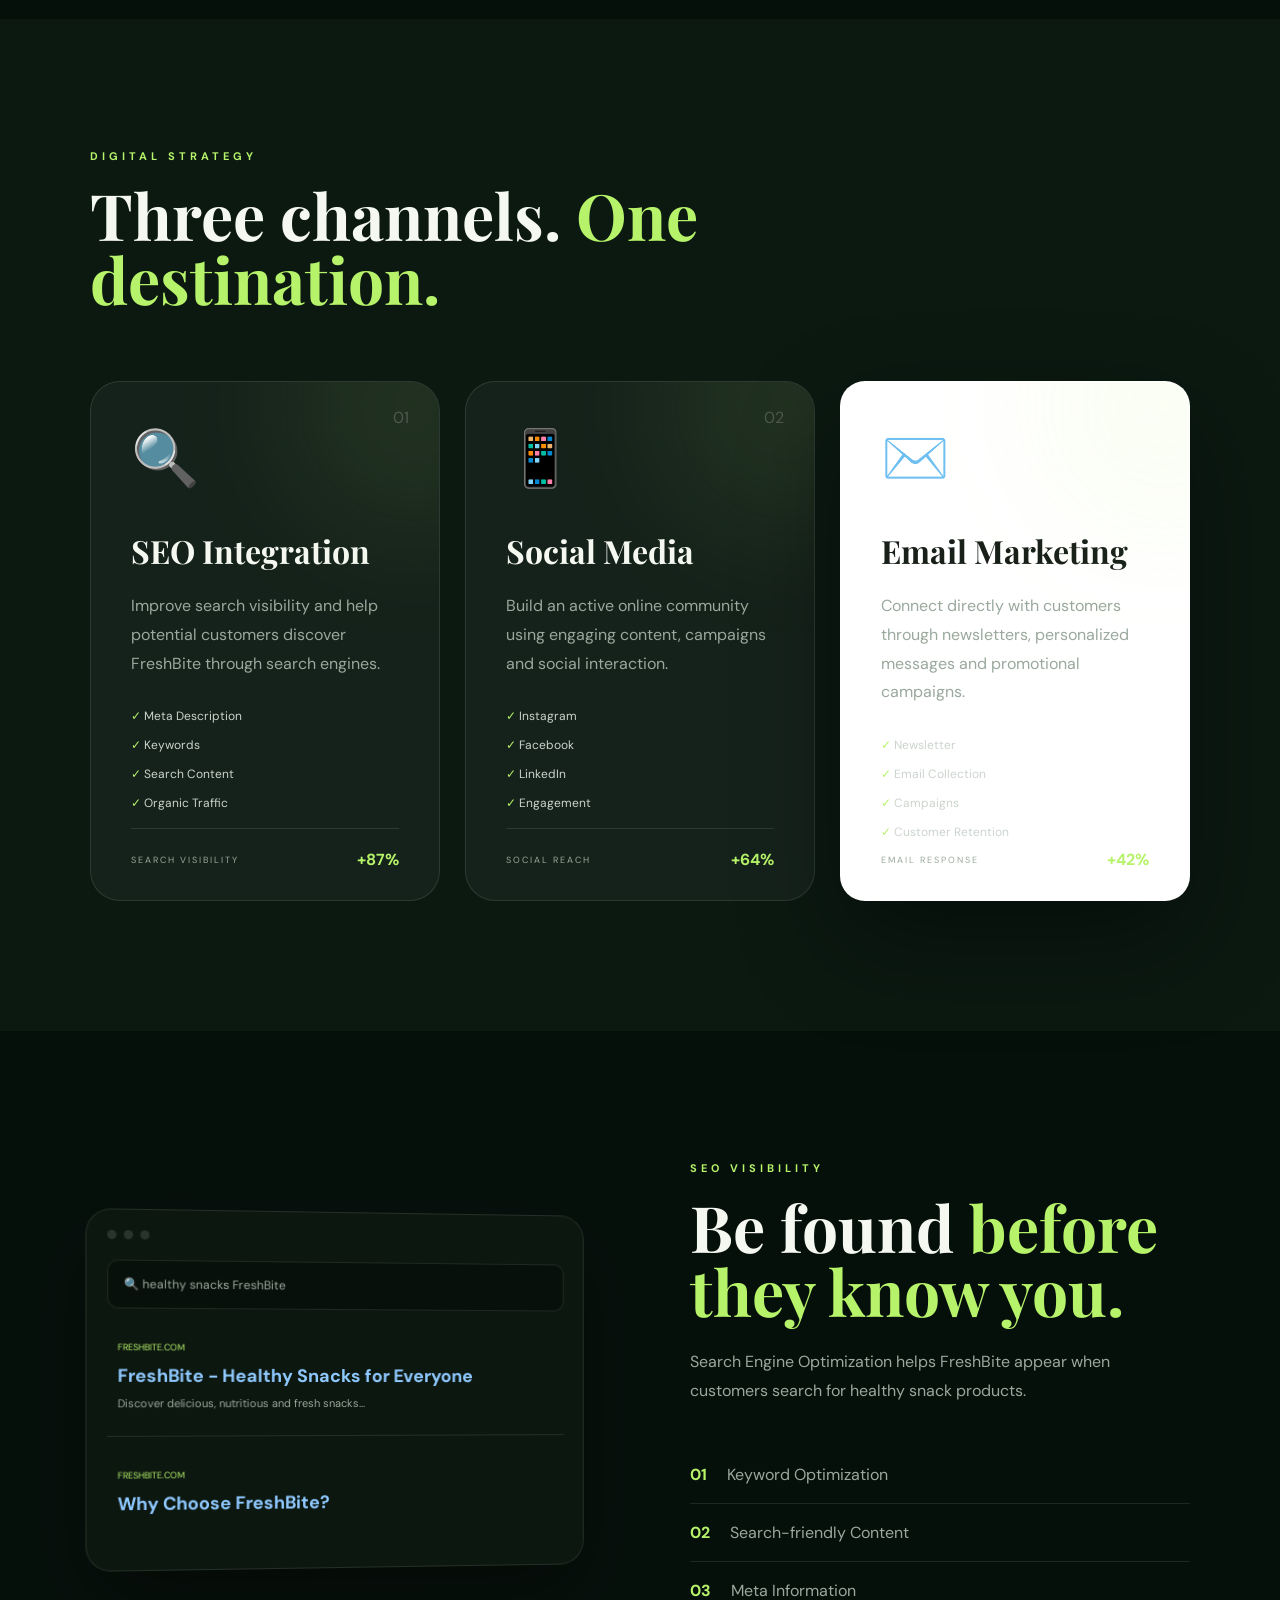
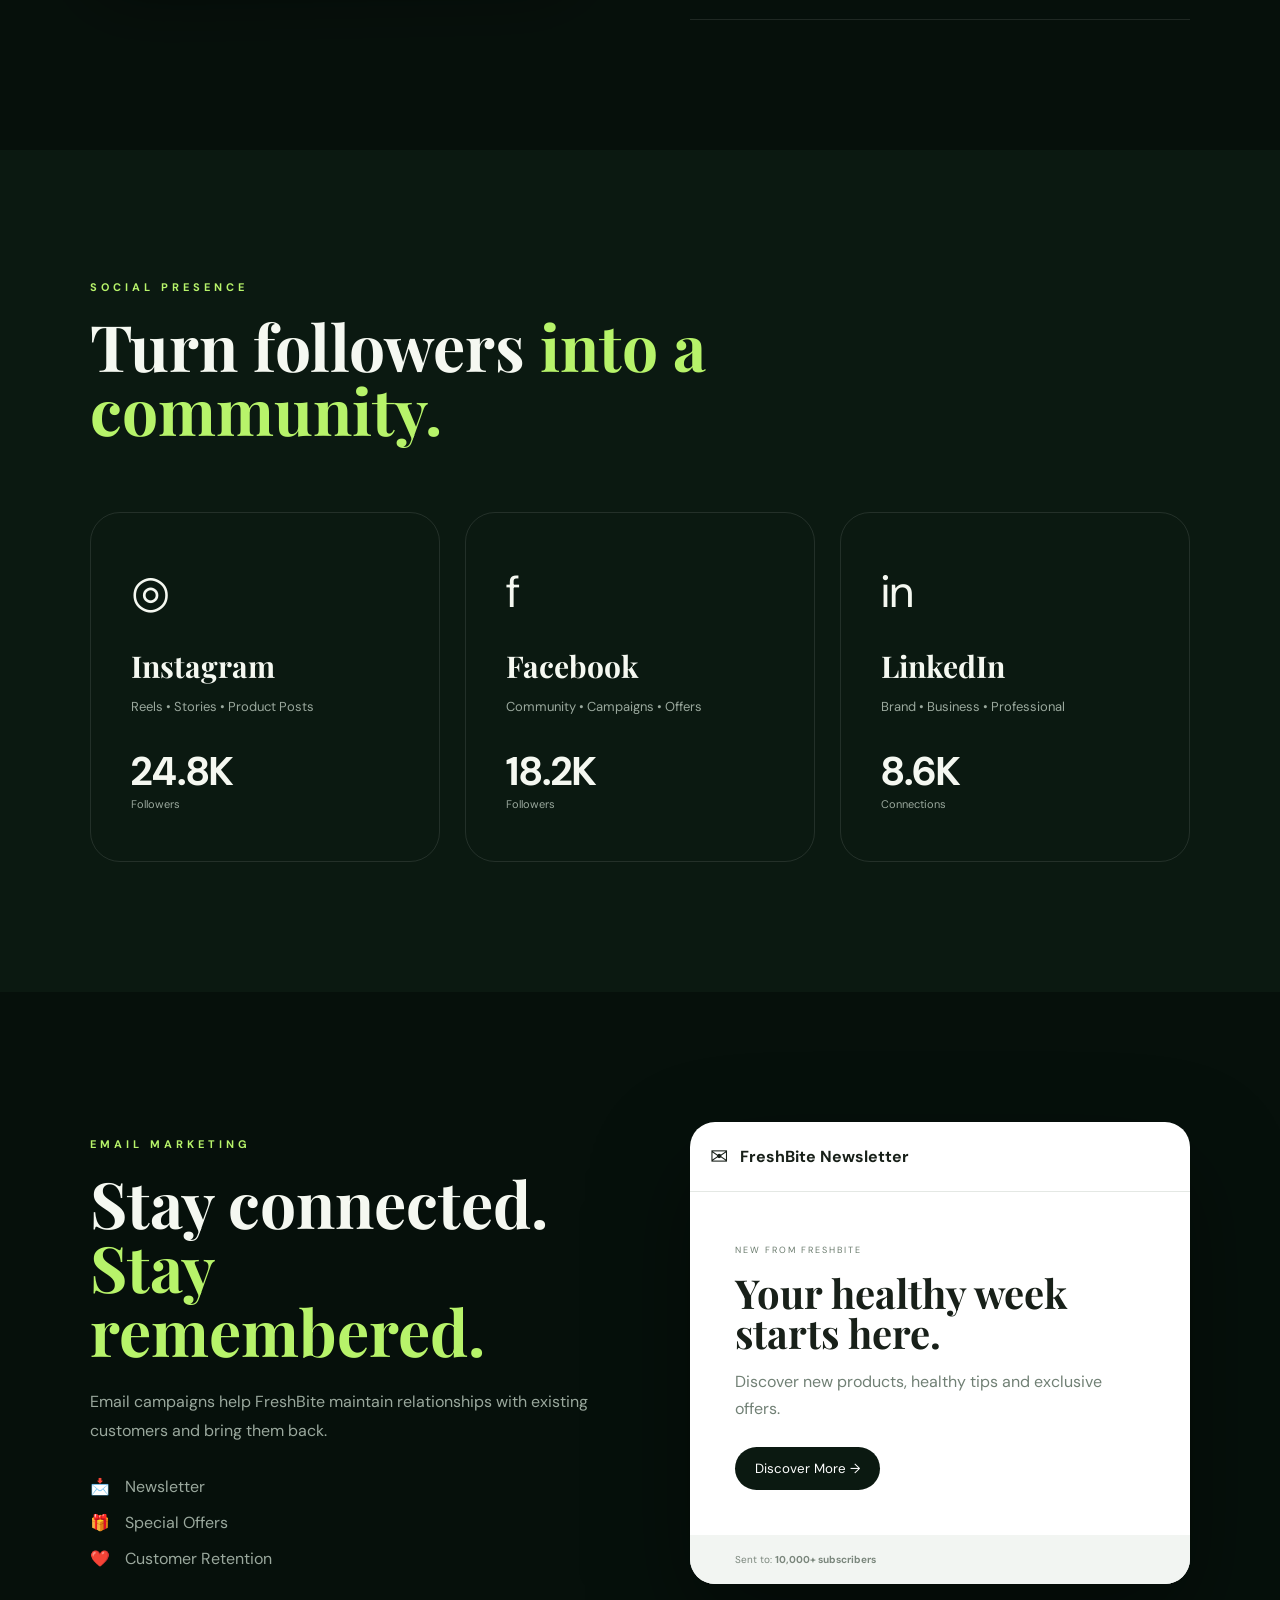
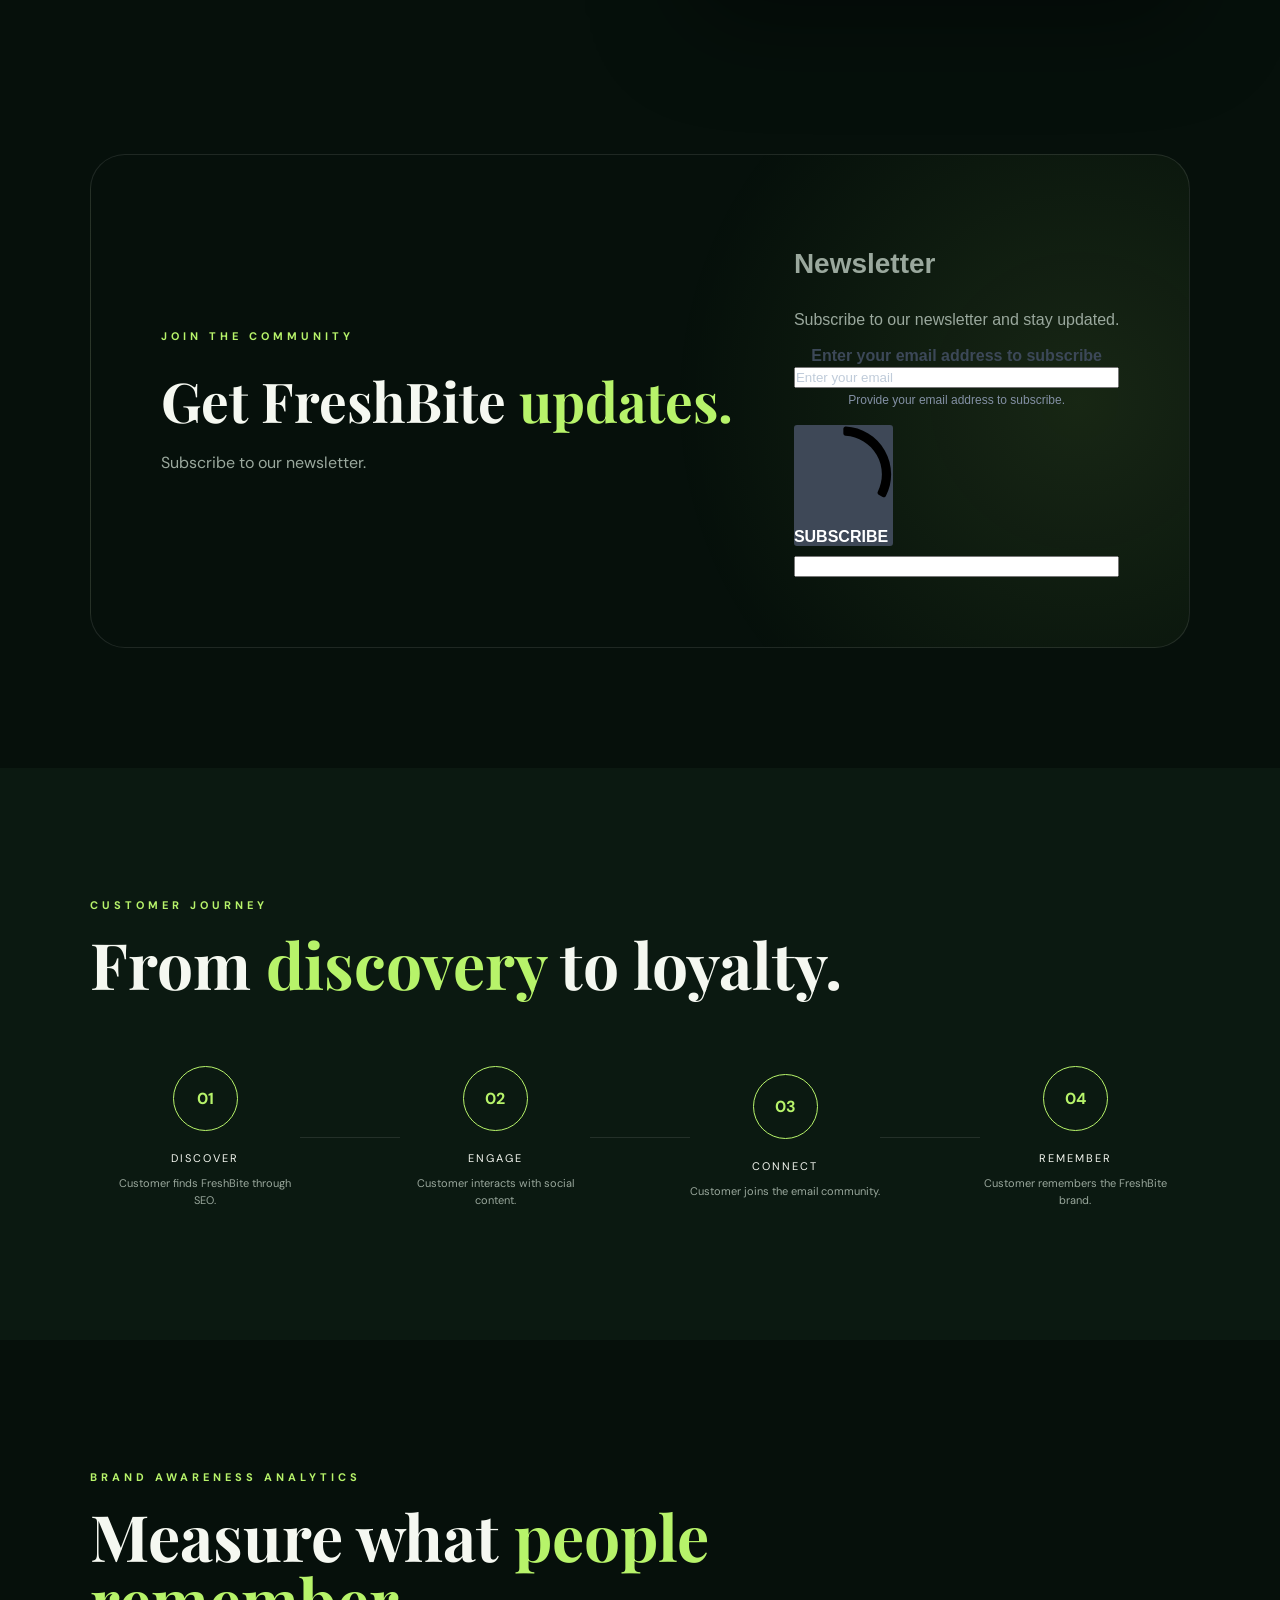
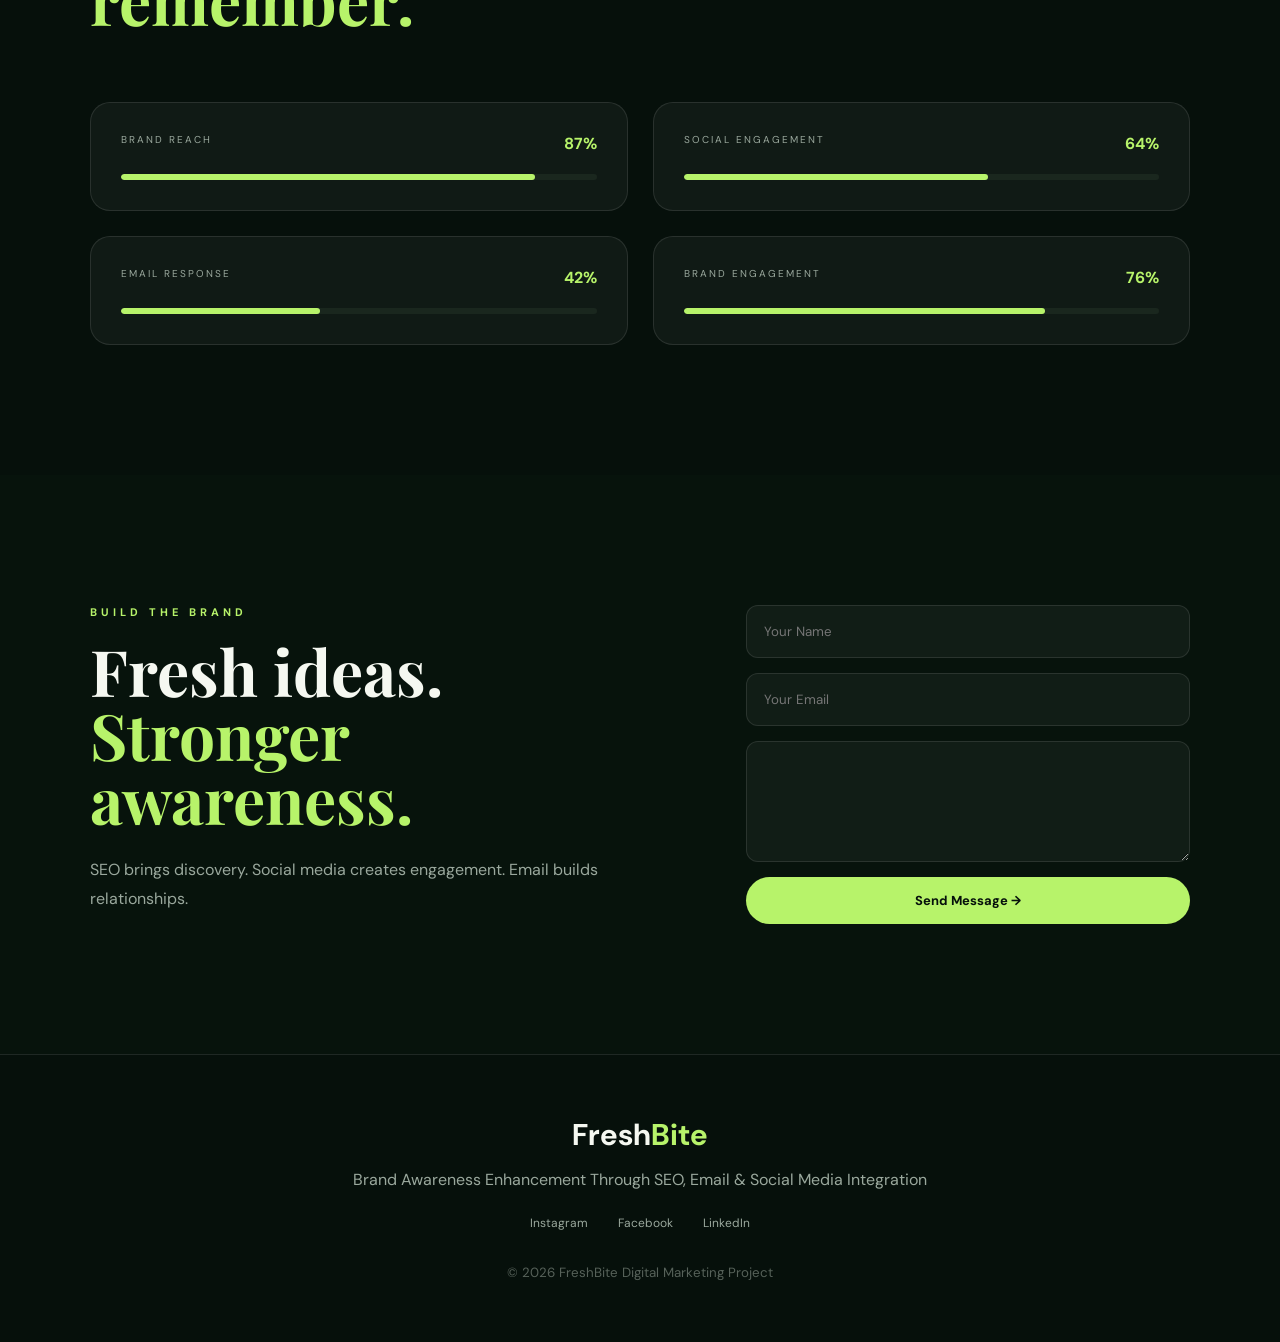
==== commit 03e3e3f6: "Add Brevo newsletter integration" ====
--- a/index.html
+++ b/index.html
@@ -24,21 +24,16 @@
     <meta property="og:description"
         content="Enhancing brand awareness through SEO, Email and Social Media Integration">
 
-    <meta property="og:url"
-        content="https://jegatheshthalakku-sys.github.io/freshbite-brand-awareness/">
-
     <title>
         FreshBite | Brand Awareness Enhancement
     </title>
 
-
-    <!-- MAIN WEBSITE CSS -->
     <link rel="stylesheet"
         href="style.css">
 
 
     <!-- =====================================
-         BREVO FORM CSS
+         BREVO FORM STYLES
     ====================================== -->
 
     <style>
@@ -104,126 +99,40 @@
             color: #2BB2FC;
         }
 
-
-        /* =====================================
-           FRESHBITE BREVO CUSTOM DESIGN
-        ====================================== */
-
-        .brevo-wrapper {
+        /* Keep Brevo form inside FreshBite design */
+        .newsletter-section .sib-form {
+            background: transparent !important;
+            padding: 0 !important;
+            text-align: left !important;
+        }
+
+        .newsletter-section #sib-form-container {
             width: 100%;
-            max-width: 650px;
-            margin: 0 auto;
         }
 
-        .brevo-form-box {
+        .newsletter-section #sib-container {
+            max-width: 100% !important;
+            width: 100%;
+            background: transparent !important;
+            border: 0 !important;
+            padding: 0 !important;
+        }
+
+        .newsletter-section #sib-form {
+            width: 100%;
+        }
+
+        .newsletter-section #sib-container input[type="text"] {
             width: 100%;
             box-sizing: border-box;
-            padding: 35px;
-            background: rgba(255, 255, 255, 0.04);
-            border: 1px solid rgba(255, 255, 255, 0.12);
-            border-radius: 18px;
         }
 
-        .brevo-form-title {
-            font-family: Helvetica, Arial, sans-serif;
-            font-size: 32px;
-            font-weight: 700;
-            margin-bottom: 10px;
+        .newsletter-section #sib-container button {
+            cursor: pointer;
         }
 
-        .brevo-form-description {
-            font-family: Helvetica, Arial, sans-serif;
-            font-size: 16px;
-            line-height: 1.6;
-            margin-bottom: 25px;
-        }
-
-        .brevo-form-label {
-            display: block;
-            margin-bottom: 10px;
-            font-family: Helvetica, Arial, sans-serif;
-            font-size: 16px;
-            font-weight: 700;
-        }
-
-        .brevo-form-input {
-            width: 100%;
-            box-sizing: border-box;
-            padding: 16px 18px;
-            border-radius: 10px;
-            border: 1px solid #c0ccd9;
-            background: #ffffff;
-            color: #1d2939;
-            font-size: 16px;
-            outline: none;
-        }
-
-        .brevo-form-input:focus {
-            border-color: #9be33c;
-            box-shadow: 0 0 0 3px rgba(155, 227, 60, 0.15);
-        }
-
-        .brevo-form-help {
-            display: block;
-            margin-top: 8px;
-            margin-bottom: 18px;
-            font-size: 12px;
-            color: #8390A4;
-        }
-
-        .brevo-submit {
-            display: inline-flex;
-            align-items: center;
-            justify-content: center;
-            padding: 15px 28px;
-            border: none;
-            border-radius: 10px;
-            background: #3E4857;
-            color: #ffffff;
-            font-family: Helvetica, Arial, sans-serif;
-            font-size: 16px;
-            font-weight: 700;
-            cursor: pointer;
-            transition: 0.3s ease;
-        }
-
-        .brevo-submit:hover {
-            transform: translateY(-2px);
-            opacity: 0.9;
-        }
-
-        .brevo-error {
-            display: none;
-            margin-bottom: 20px;
-            padding: 14px 16px;
-            border-radius: 8px;
-            background: #ffeded;
-            border: 1px solid #ff4949;
-            color: #661d1d;
-            font-family: Helvetica, Arial, sans-serif;
-            font-size: 15px;
-        }
-
-        .brevo-success {
-            display: none;
-            margin-bottom: 20px;
-            padding: 14px 16px;
-            border-radius: 8px;
-            background: #e7faf0;
-            border: 1px solid #13ce66;
-            color: #085229;
-            font-family: Helvetica, Arial, sans-serif;
-            font-size: 15px;
-        }
-
-        .input--hidden {
-            display: none !important;
-        }
-
     </style>
 
-
-    <!-- BREVO REQUIRED CSS -->
     <link rel="stylesheet"
         href="https://sibforms.com/forms/end-form/build/sib-styles.css">
 
@@ -241,7 +150,6 @@
 <div class="cursor-dot"></div>
 
 
-
 <!-- =====================================
      LOADER
 ===================================== -->
@@ -304,6 +212,7 @@
 
     <div class="hero-grid"></div>
 
+
     <div class="floating-circle circle-one"></div>
     <div class="floating-circle circle-two"></div>
 
@@ -366,19 +275,11 @@
 
             </a>
 
-            <a href="https://jegatheshthalakku-sys.github.io/freshbite-brand-awareness/"
-                target="_blank"
-                rel="noopener noreferrer"
-                class="btn btn-outline">
-
-                Visit Website ↗
-
-            </a>
-
         </div>
 
 
         <div class="hero-stats">
+
 
             <div class="stat">
 
@@ -430,6 +331,7 @@
 
             </div>
 
+
         </div>
 
     </div>
@@ -439,6 +341,7 @@
     <!-- HERO VISUAL -->
 
     <div class="hero-visual reveal">
+
 
         <div class="orbit orbit-one"></div>
 
@@ -504,6 +407,7 @@
             </small>
 
         </div>
+
 
     </div>
 
@@ -1222,119 +1126,318 @@
 
 
 <!-- =====================================
-     NEWSLETTER - BREVO
+     NEWSLETTER FORM - BREVO
 ===================================== -->
 
 <section class="newsletter-section">
 
     <div class="newsletter-box reveal">
 
-        <div class="brevo-wrapper">
-
-            <div class="brevo-form-box">
-
-
-                <p class="eyebrow">
-                    JOIN THE COMMUNITY
-                </p>
-
-
-                <div class="brevo-form-title">
-
-                    Get FreshBite
-                    <span>
-                        updates.
-                    </span>
+
+        <!-- LEFT SIDE -->
+
+        <div>
+
+            <p class="eyebrow">
+                JOIN THE COMMUNITY
+            </p>
+
+            <h2>
+                Get FreshBite
+                <span>
+                    updates.
+                </span>
+            </h2>
+
+            <p>
+                Subscribe to our newsletter.
+            </p>
+
+        </div>
+
+
+
+        <!-- RIGHT SIDE - BREVO FORM -->
+
+        <div class="sib-form"
+            style="text-align:left; background-color:transparent;">
+
+            <div id="sib-form-container"
+                class="sib-form-container">
+
+
+                <!-- ERROR MESSAGE -->
+
+                <div id="error-message"
+                    class="sib-form-message-panel"
+                    style="
+                    font-family:Helvetica,sans-serif;
+                    font-size:16px;
+                    text-align:left;
+                    color:#661d1d;
+                    background-color:#ffeded;
+                    border-color:#ff4949;
+                    border-radius:3px;
+                    max-width:540px;
+                    ">
+
+                    <div class="sib-form-message-panel__text
+                                sib-form-message-panel__text--center">
+
+                        <svg viewBox="0 0 512 512"
+                            class="sib-icon sib-notification__icon">
+
+                            <path d="M256 40c118.621 0 216 96.075 216 216 0 119.291-96.61 216-216 216-119.244 0-216-96.562-216-216 0-119.203 96.602-216 216-216m0-32C119.043 8 8 119.083 8 256c0 136.997 111.043 248 248 248s248-111.003 248-248C504 119.083 392.957 8 256 8zm-11.49 120h22.979c6.823 0 12.274 5.682 11.99 12.5l-7 168c-.268 6.428-5.556 11.5-11.99 11.5h-8.979c-6.433 0-11.722-5.073-11.99-11.5l-7-168c-.283-6.818 5.167-12.5 11.99-12.5zM256 340c-15.464 0-28 12.536-28 28s12.536 28 28 28 28-12.536 28-28-12.536-28-28-28z" />
+
+                        </svg>
+
+                        <span class="sib-form-message-panel__inner-text">
+
+                            Your subscription could not be saved.
+                            Please try again.
+
+                        </span>
+
+                    </div>
 
                 </div>
 
 
-                <p class="brevo-form-description">
-
-                    Subscribe to our newsletter and
-                    stay updated.
-
-                </p>
-
-
-                <!-- =====================================
-                     BREVO FORM CONTAINER
-                ====================================== -->
-
-                <div
-                    id="sib-form-container">
-
-
-                    <!-- ERROR -->
-
-                    <div
-                        id="error-message"
-                        class="brevo-error">
-
-                        Your subscription could not be saved.
-                        Please try again.
+
+                <!-- SUCCESS MESSAGE -->
+
+                <div id="success-message"
+                    class="sib-form-message-panel"
+                    style="
+                    font-family:Helvetica,sans-serif;
+                    font-size:16px;
+                    text-align:left;
+                    color:#085229;
+                    background-color:#e7faf0;
+                    border-color:#13ce66;
+                    border-radius:3px;
+                    max-width:540px;
+                    ">
+
+                    <div class="sib-form-message-panel__text
+                                sib-form-message-panel__text--center">
+
+                        <svg viewBox="0 0 512 512"
+                            class="sib-icon sib-notification__icon">
+
+                            <path d="M256 8C119.033 8 8 119.033 8 256s111.033 248 248 248 248-111.033 248-248S392.967 8 256 8zm0 464c-118.664 0-216-96.055-216-216 0-118.663 96.055-216 96.055-216 216 0 118.664 96.055 216 216 216 0 118.664-96.055 216-216 216zm141.63-274.961L217.15 376.071c-4.705 4.667-12.303 4.637-16.97-.068l-85.878-86.572c-4.667-4.705-4.637-12.303.068-16.97l8.52-8.451c4.705-4.667 12.303-4.637 16.97.068l68.976 69.533 163.441-162.13c4.705-4.667 12.303-4.637 16.97.068l8.451 8.52c4.668 4.667 4.637 12.303-.068 16.97z" />
+
+                        </svg>
+
+                        <span class="sib-form-message-panel__inner-text">
+
+                            Your subscription has been successful.
+
+                        </span>
 
                     </div>
 
-
-                    <!-- SUCCESS -->
-
-                    <div
-                        id="success-message"
-                        class="brevo-success">
-
-                        Your subscription has been successful.
-
-                    </div>
-
-
-                    <!-- =====================================
-                         BREVO FORM
-                    ====================================== -->
-
-                    <form
-                        id="sib-form"
+                </div>
+
+
+
+                <!-- BREVO CONTAINER -->
+
+                <div id="sib-container"
+                    class="sib-container--large sib-container--vertical"
+                    style="
+                    max-width:540px;
+                    text-align:center;
+                    background-color:rgba(255,255,255,1);
+                    border-width:1px;
+                    border-style:solid;
+                    border-color:#C0CCD9;
+                    border-radius:3px;
+                    direction:ltr;
+                    ">
+
+
+                    <!-- BREVO FORM -->
+
+                    <form id="sib-form"
                         method="POST"
                         action="https://72d7b1d1.sibforms.com/serve/[base64]"
                         data-type="subscription">
 
 
-                        <label
-                            class="brevo-form-label"
-                            for="EMAIL">
-
-                            Enter your email address
-
-                        </label>
-
-
-                        <input
-                            class="brevo-form-input"
-                            type="email"
-                            id="EMAIL"
-                            name="EMAIL"
-                            autocomplete="email"
-                            placeholder="yourname@gmail.com"
-                            required>
-
-
-                        <small class="brevo-form-help">
-
-                            Example: yourname@gmail.com
-
-                        </small>
-
-
-                        <button
-                            class="brevo-submit"
-                            type="submit">
-
-                            SUBSCRIBE →
-
-                        </button>
-
-
-                        <!-- REQUIRED BREVO HIDDEN FIELD -->
+                        <!-- TITLE -->
+
+                        <div style="padding:8px 0;">
+
+                            <div class="sib-form-block"
+                                style="
+                                font-family:Helvetica,sans-serif;
+                                font-size:28px;
+                                font-weight:700;
+                                text-align:left;
+                                color:#3C4858;
+                                background-color:transparent;
+                                ">
+
+                                <p>
+                                    Newsletter
+                                </p>
+
+                            </div>
+
+                        </div>
+
+
+
+                        <!-- DESCRIPTION -->
+
+                        <div style="padding:8px 0;">
+
+                            <div class="sib-form-block"
+                                style="
+                                font-family:Helvetica,sans-serif;
+                                font-size:16px;
+                                text-align:left;
+                                color:#3C4858;
+                                background-color:transparent;
+                                ">
+
+                                <div class="sib-text-form-block">
+
+                                    <p>
+                                        Subscribe to our newsletter and stay updated.
+                                    </p>
+
+                                </div>
+
+                            </div>
+
+                        </div>
+
+
+
+                        <!-- EMAIL FIELD -->
+
+                        <div style="padding:8px 0;">
+
+                            <div class="sib-input sib-form-block">
+
+                                <div class="form__entry entry_block">
+
+                                    <div class="form__label-row">
+
+                                        <label
+                                            class="entry__label"
+                                            style="
+                                            font-weight:700;
+                                            text-align:left;
+                                            font-family:Helvetica,sans-serif;
+                                            font-size:16px;
+                                            color:#3c4858;
+                                            "
+                                            for="EMAIL"
+                                            data-required="*">
+
+                                            Enter your email address to subscribe
+
+                                        </label>
+
+
+                                        <div class="entry__field">
+
+                                            <input
+                                                class="input"
+                                                type="text"
+                                                id="EMAIL"
+                                                name="EMAIL"
+                                                autocomplete="off"
+                                                value=""
+                                                placeholder="Enter your email"
+                                                data-required="true"
+                                                required>
+
+                                        </div>
+
+                                    </div>
+
+
+                                    <label
+                                        class="entry__error entry__error--primary"
+                                        style="
+                                        font-family:Helvetica,sans-serif;
+                                        font-size:16px;
+                                        text-align:left;
+                                        color:#661d1d;
+                                        background-color:#ffeded;
+                                        border-color:#ff4949;
+                                        border-radius:3px;
+                                        ">
+                                    </label>
+
+
+                                    <label
+                                        class="entry__specification"
+                                        style="
+                                        font-family:Helvetica,sans-serif;
+                                        font-size:12px;
+                                        text-align:left;
+                                        color:#8390A4;
+                                        ">
+
+                                        Provide your email address to subscribe.
+
+                                    </label>
+
+                                </div>
+
+                            </div>
+
+                        </div>
+
+
+
+                        <!-- SUBSCRIBE BUTTON -->
+
+                        <div style="padding:8px 0;">
+
+                            <div
+                                class="sib-form-block"
+                                style="text-align:left">
+
+                                <button
+                                    class="sib-form-block__button sib-form-block__button-with-loader"
+                                    style="
+                                    font-family:Helvetica,sans-serif;
+                                    font-size:16px;
+                                    font-weight:700;
+                                    text-align:left;
+                                    color:#FFFFFF;
+                                    background-color:#3E4857;
+                                    border-width:0px;
+                                    border-radius:3px;
+                                    "
+                                    form="sib-form"
+                                    type="submit">
+
+                                    <svg
+                                        class="icon clickable__icon progress-indicator__icon sib-hide-loader-icon"
+                                        viewBox="0 0 512 512">
+
+                                        <path d="M460.116 373.846l-20.823-12.022c-5.541-3.199-7.54-10.159-4.663-15.874 30.137-59.886 28.343-131.652-5.386-189.946-33.641-58.394-94.896-95.833-161.827-99.676C261.028 55.961 256 50.751 256 44.352V20.309c0-6.904 5.808-12.337 12.703-11.982 83.556 4.306 160.163 50.864 202.11 123.677 42.063 72.696 44.079 162.316 6.031 236.832-3.14 6.148-10.75 8.461-16.728 5.01z" />
+
+                                    </svg>
+
+                                    SUBSCRIBE
+
+                                </button>
+
+                            </div>
+
+                        </div>
+
+
+
+                        <!-- HIDDEN BREVO FIELD -->
 
                         <input
                             type="text"
@@ -1343,8 +1446,6 @@
                             class="input--hidden">
 
 
-                        <!-- BREVO LANGUAGE -->
-
                         <input
                             type="hidden"
                             name="locale"
@@ -1681,7 +1782,8 @@
         <textarea
             placeholder="Your Message"
             rows="5"
-            required></textarea>
+            required>
+        </textarea>
 
 
         <button
@@ -1722,24 +1824,18 @@
 
     <div class="footer-social">
 
-        <a href="https://jegatheshthalakku-sys.github.io/freshbite-brand-awareness/"
-            target="_blank"
-            rel="noopener noreferrer">
-            🌐 Website
+        <a href="#">
+            Instagram
         </a>
 
-        <a href="#social">
-            📸 Instagram
+        <a href="#">
+            Facebook
         </a>
 
-        <a href="#social">
-            📘 Facebook
+        <a href="#">
+            LinkedIn
         </a>
 
-        <a href="#social">
-            💼 LinkedIn
-        </a>
-
     </div>
 
 
@@ -1754,15 +1850,7 @@
 
 
 <!-- =====================================
-     MAIN WEBSITE JAVASCRIPT
-===================================== -->
-
-<script src="script.js"></script>
-
-
-
-<!-- =====================================
-     BREVO JAVASCRIPT CONFIGURATION
+     BREVO FORM SCRIPT
 ===================================== -->
 
 <script>
@@ -1772,35 +1860,25 @@
 
     window.LOCALE = 'en';
 
-
     window.EMAIL_INVALID_MESSAGE =
-        'The information provided is invalid. Please enter a valid email address.';
-
-
-    window.SMS_INVALID_MESSAGE =
-        'The information provided is invalid. Please review the field format and try again.';
-
+        window.SMS_INVALID_MESSAGE =
+        "The information provided is invalid. Please review the field format and try again.";
 
     window.REQUIRED_ERROR_MESSAGE =
-        'This field cannot be left blank.';
-
+        "This field cannot be left blank.";
 
     window.GENERIC_INVALID_MESSAGE =
-        'The information provided is invalid. Please review the field format and try again.';
-
+        "The information provided is invalid. Please review the field format and try again.";
 
     window.INVALID_NUMBER =
-        'The information provided is invalid. Please review the field format and try again.';
-
+        "The information provided is invalid. Please review the field format and try again.";
 
     window.INVALID_DATE =
-        'Please enter a valid date';
-
+        "Please enter a valid date";
 
     window.REQUIRED_MULTISELECT_MESSAGE =
         'Please select at least 1 option';
 
-
     window.translation = {
 
         common: {
@@ -1821,16 +1899,10 @@
 
     };
 
-
     var AUTOHIDE = Boolean(0);
 
 </script>
 
-
-
-<!-- =====================================
-     BREVO MAIN SCRIPT
-===================================== -->
 
 <script
     defer
@@ -1838,6 +1910,11 @@
 </script>
 
 
+<!-- YOUR ORIGINAL JAVASCRIPT -->
+
+<script src="script.js"></script>
+
+
 </body>
 
 </html>
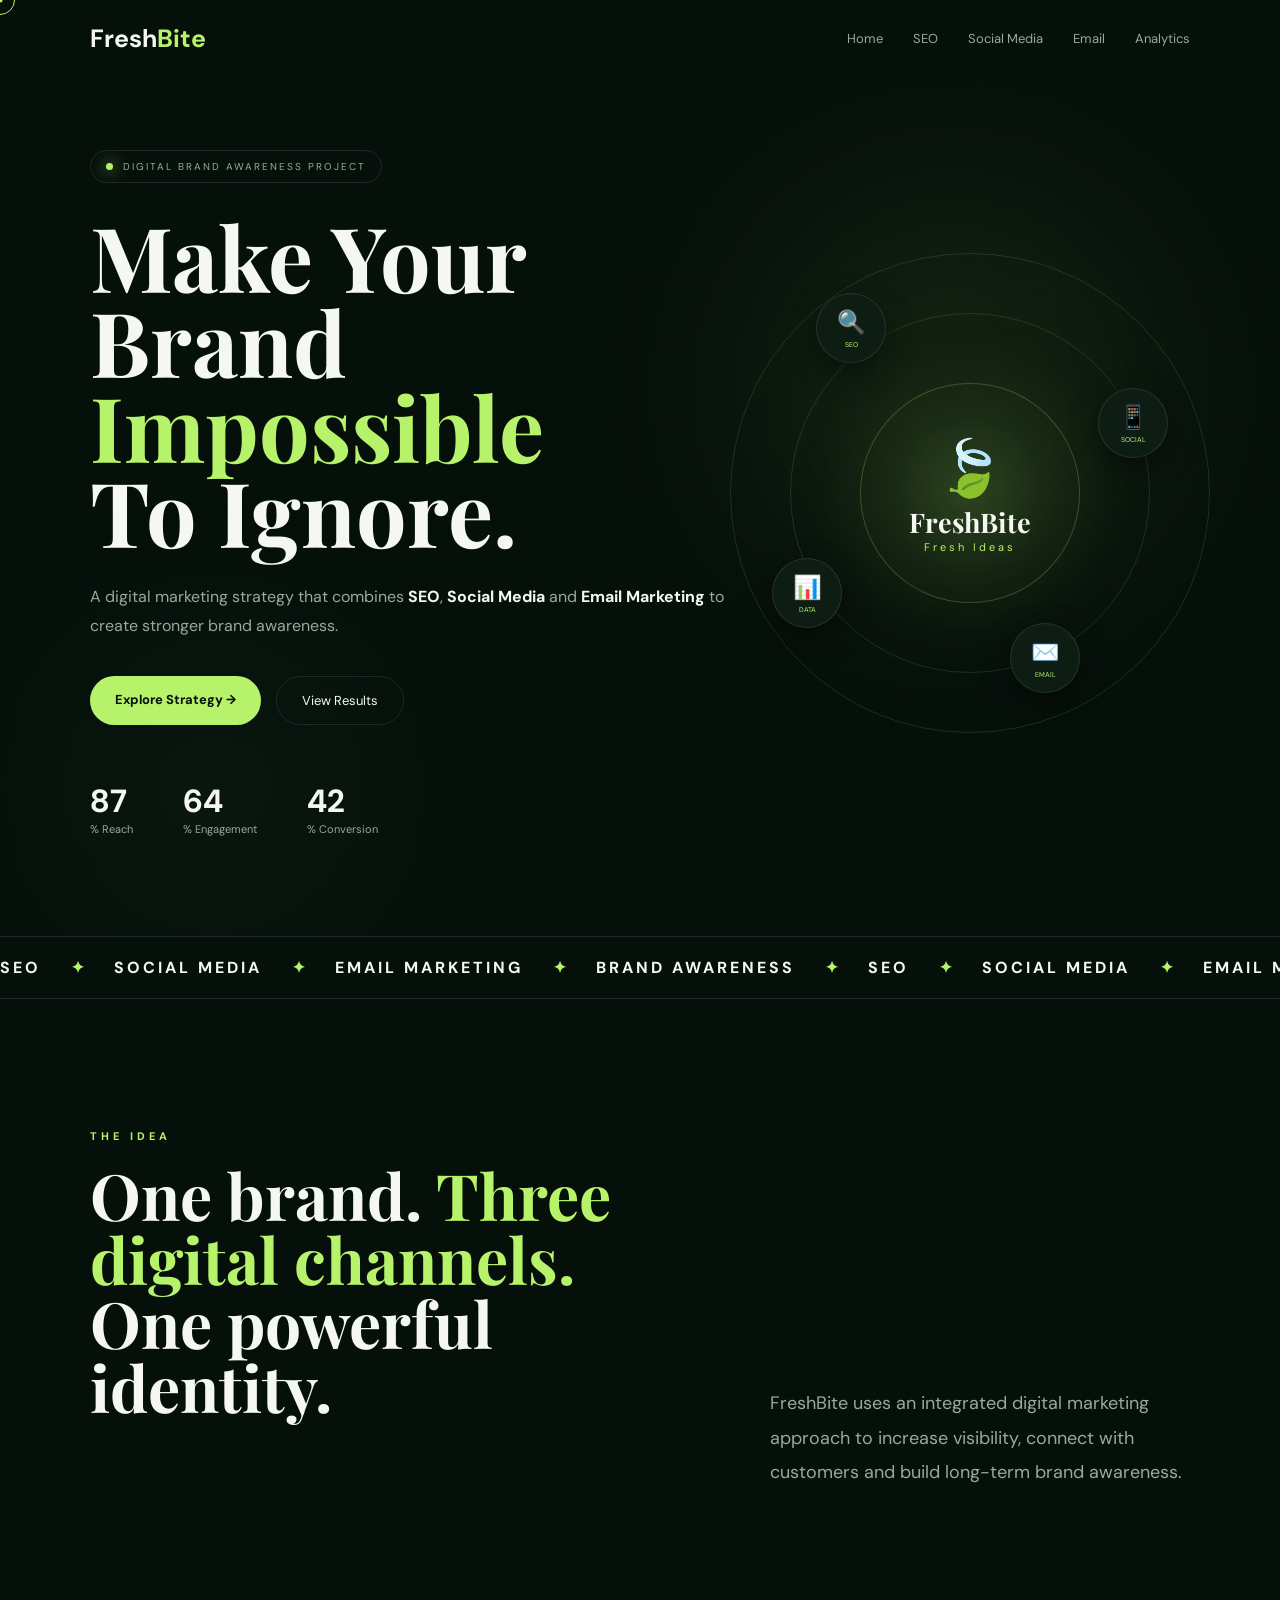
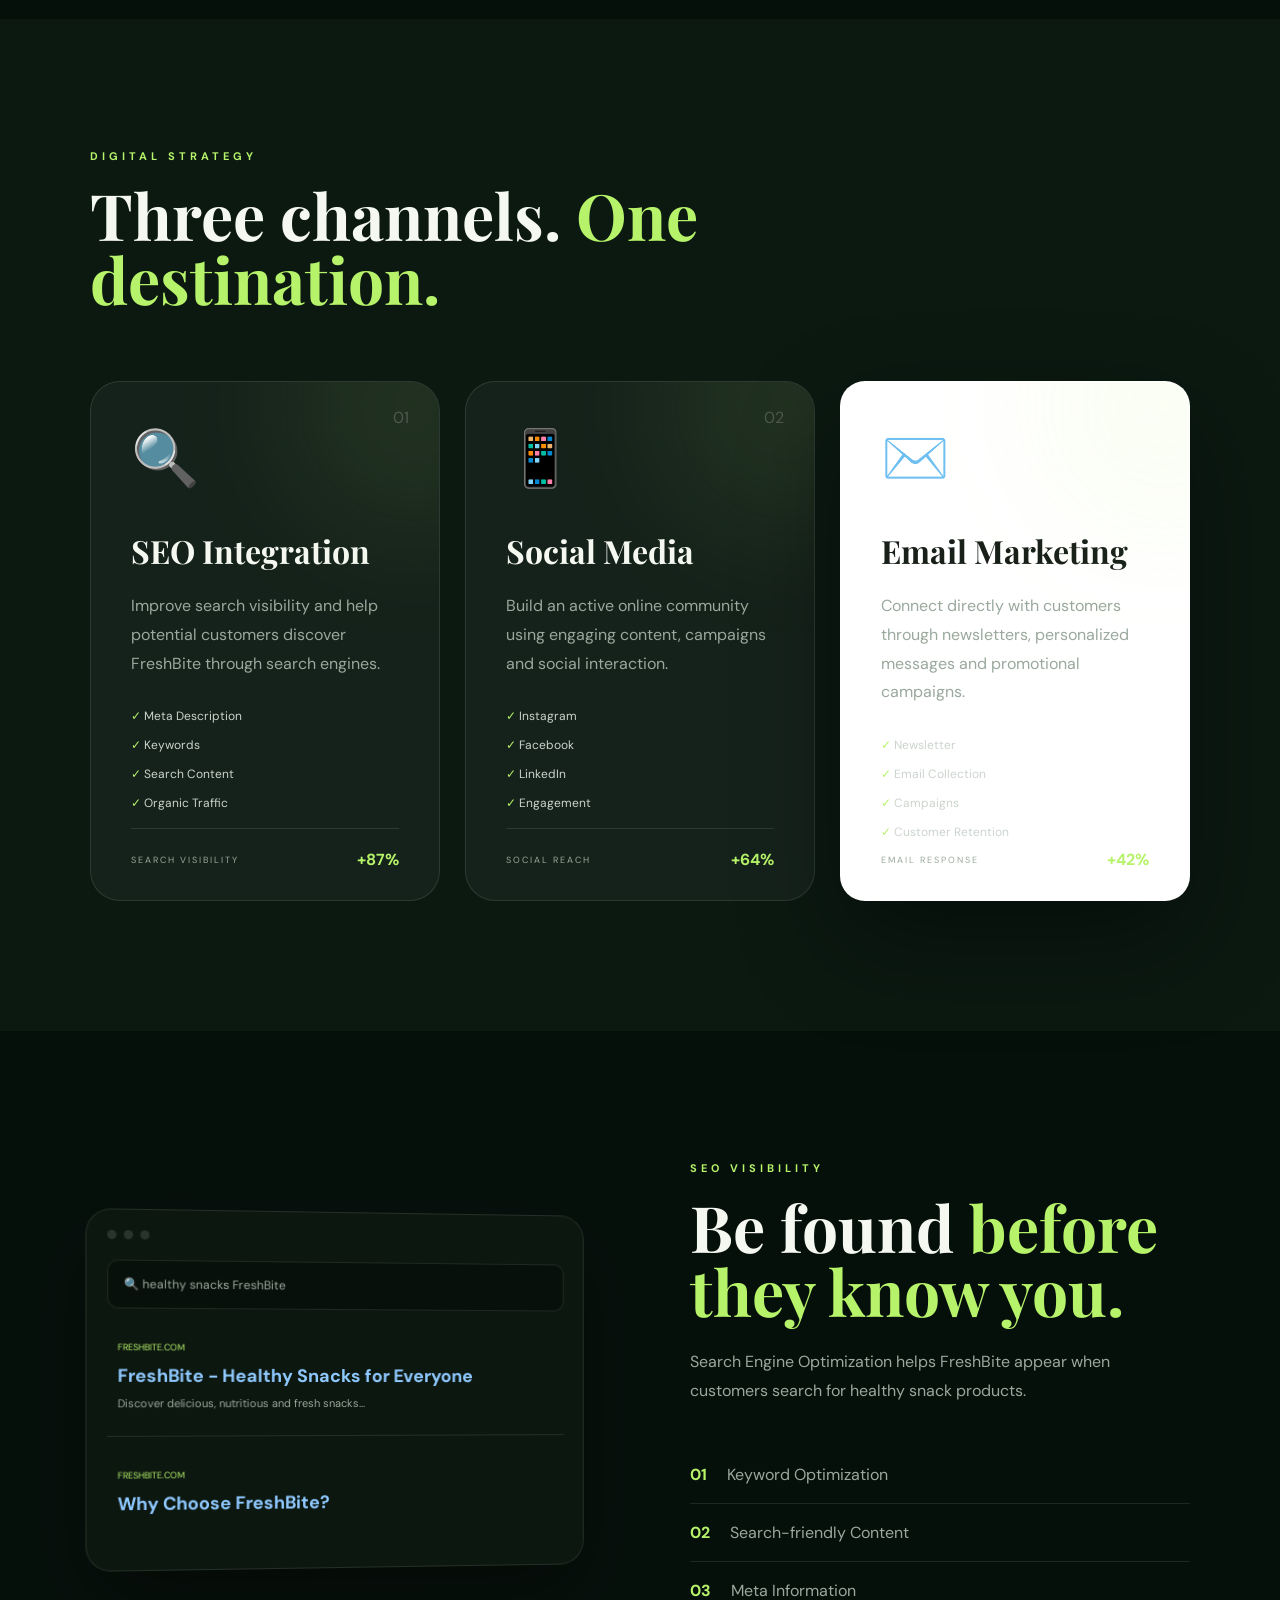
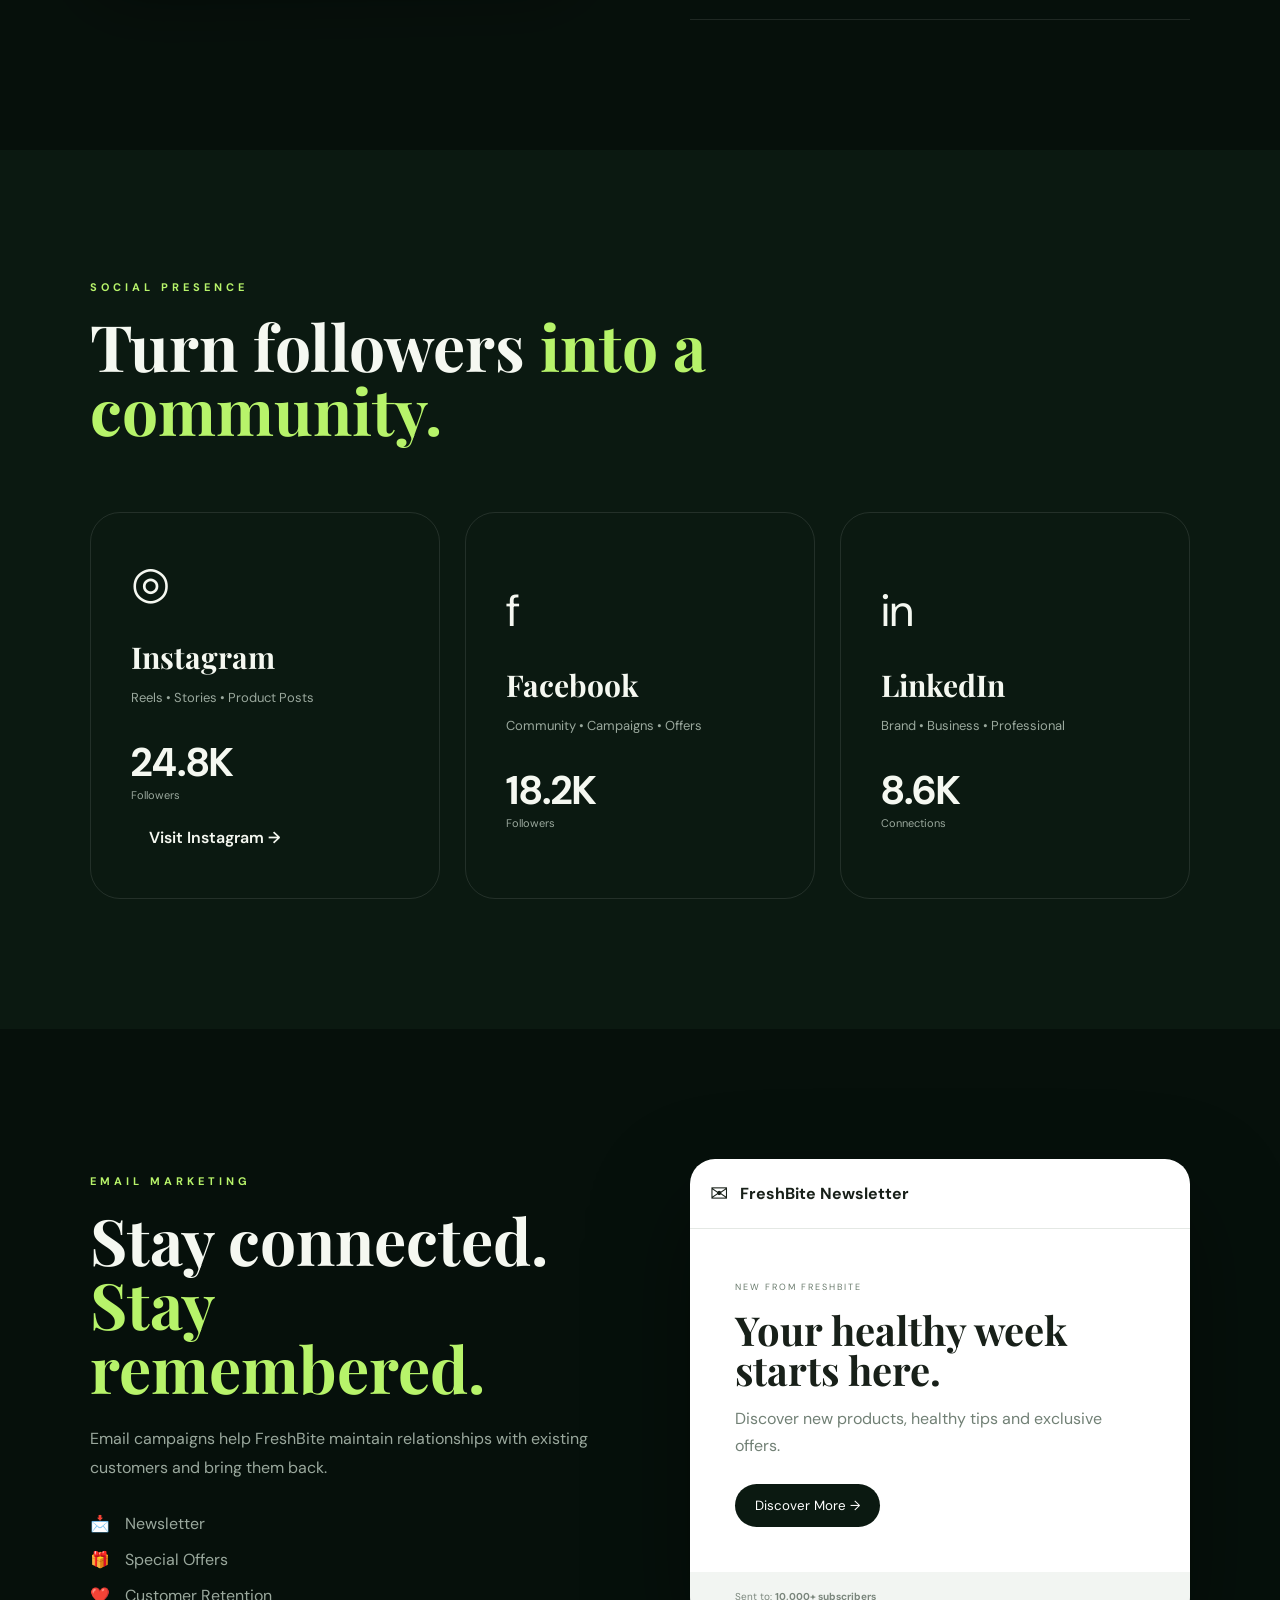
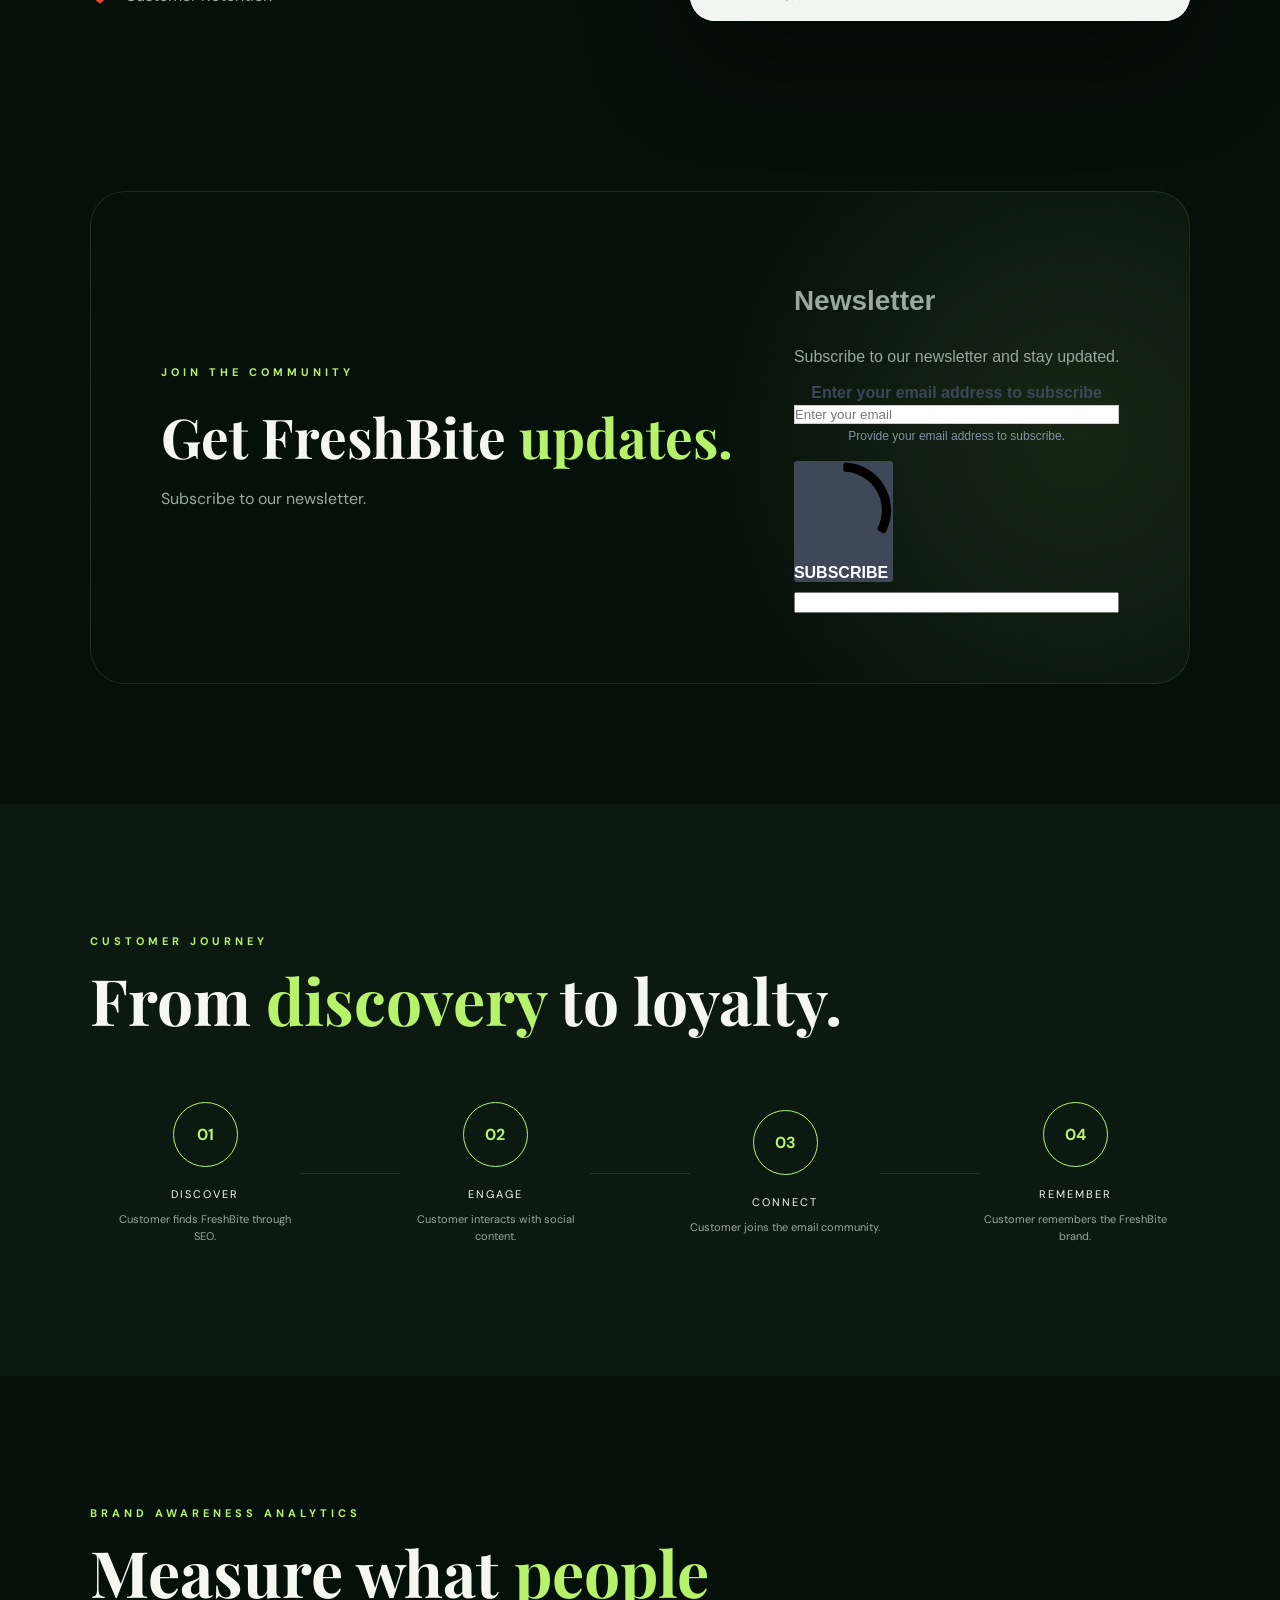
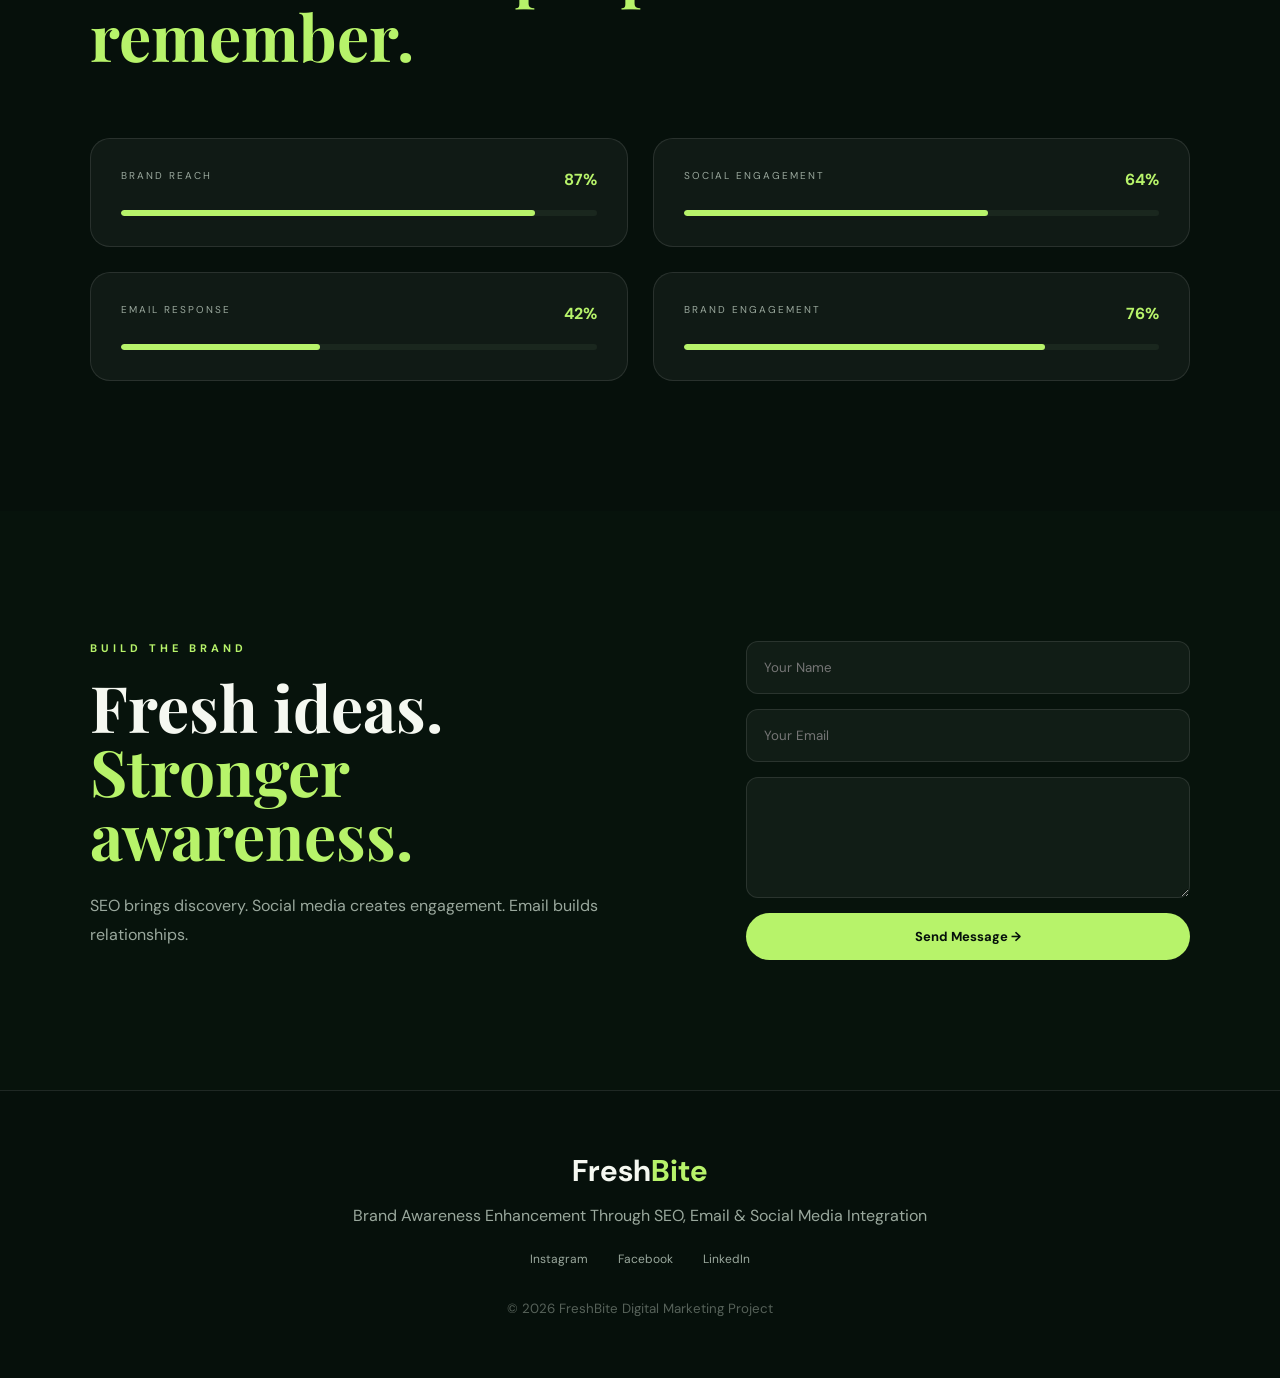
==== commit 86a872dd: "Add Instagram social media integration" ====
--- a/index.html
+++ b/index.html
@@ -18,11 +18,44 @@
     <meta name="author"
         content="FreshBite Digital Marketing Team">
 
+    <!-- Social Sharing / Open Graph -->
     <meta property="og:title"
-        content="FreshBite - Brand Awareness">
+        content="FreshBite - Digital Brand Awareness">
 
     <meta property="og:description"
-        content="Enhancing brand awareness through SEO, Email and Social Media Integration">
+        content="Discover FreshBite's digital marketing strategy using SEO, social media and email marketing.">
+
+    <meta property="og:type"
+        content="website">
+
+    <meta property="og:url"
+        content="https://jegatheshthalakku-sys.github.io/freshbite-brand-awareness/">
+
+    <meta property="og:site_name"
+        content="FreshBite">
+
+    <meta property="og:locale"
+        content="en_US">
+
+    <!-- Twitter / X -->
+    <meta name="twitter:card"
+        content="summary">
+
+    <meta name="twitter:title"
+        content="FreshBite - Digital Brand Awareness">
+
+    <meta name="twitter:description"
+        content="FreshBite combines SEO, social media and email marketing to enhance brand awareness.">
+
+    <meta name="twitter:url"
+        content="https://jegatheshthalakku-sys.github.io/freshbite-brand-awareness/">
+
+    <!-- Search Engine Indexing -->
+    <meta name="robots"
+        content="index, follow">
+
+    <link rel="canonical"
+        href="https://jegatheshthalakku-sys.github.io/freshbite-brand-awareness/">
 
     <title>
         FreshBite | Brand Awareness Enhancement
@@ -136,6 +169,17 @@
     <link rel="stylesheet"
         href="https://sibforms.com/forms/end-form/build/sib-styles.css">
 
+    <!-- Structured Data for SEO -->
+    <script type="application/ld+json">
+    {
+        "@context": "https://schema.org",
+        "@type": "WebSite",
+        "name": "FreshBite",
+        "url": "https://jegatheshthalakku-sys.github.io/freshbite-brand-awareness/",
+        "description": "FreshBite brand awareness project integrating SEO, social media and email marketing."
+    }
+    </script>
+
 </head>
 
 
@@ -181,15 +225,15 @@
     </a>
 
 
-    <nav class="nav-links">
+    <nav class="nav-links" aria-label="Primary navigation">
 
         <a href="#home">Home</a>
 
-        <a href="#seo">SEO</a>
-
-        <a href="#social">Social Media</a>
-
-        <a href="#email">Email</a>
+        <a href="#seo-section">SEO</a>
+
+        <a href="#social-section">Social Media</a>
+
+        <a href="#email-section">Email</a>
 
         <a href="#analytics">Analytics</a>
 
@@ -746,7 +790,7 @@
      SEO SECTION
 ===================================== -->
 
-<section class="section seo-section">
+<section class="section seo-section" id="seo-section">
 
 
     <div class="split-layout">
@@ -892,7 +936,7 @@
      SOCIAL MEDIA
 ===================================== -->
 
-<section class="section social-section">
+<section class="section social-section" id="social-section">
 
 
     <div class="section-title reveal">
@@ -938,11 +982,14 @@
             <span>
                 Followers
             </span>
-
-        </div>
-
-
-
+        <a href="https://www.instagram.com/freshbite224?stkn=MWZlNno2d2c3Mm5ucA=="
+           target="_blank"
+           rel="noopener noreferrer"
+           class="social-btn">
+            Visit Instagram →
+       </a>
+        </div>
+      
         <div class="social-box facebook reveal">
 
             <div class="social-logo">
@@ -1004,7 +1051,7 @@
      EMAIL MARKETING
 ===================================== -->
 
-<section class="section email-section">
+<section class="section email-section" id="email-section">
 
 
     <div class="email-layout">
@@ -1129,7 +1176,7 @@
      NEWSLETTER FORM - BREVO
 ===================================== -->
 
-<section class="newsletter-section">
+<section class="newsletter-section" id="newsletter">
 
     <div class="newsletter-box reveal">
 
@@ -1732,7 +1779,7 @@
      CONTACT
 ===================================== -->
 
-<section class="section contact">
+<section class="section contact" id="contact">
 
 
     <div class="contact-content reveal">
@@ -1824,15 +1871,15 @@
 
     <div class="footer-social">
 
-        <a href="#">
+        <a href="https://www.instagram.com/" target="_blank" rel="noopener noreferrer">
             Instagram
         </a>
 
-        <a href="#">
+        <a href="https://www.facebook.com/" target="_blank" rel="noopener noreferrer">
             Facebook
         </a>
 
-        <a href="#">
+        <a href="https://www.linkedin.com/" target="_blank" rel="noopener noreferrer">
             LinkedIn
         </a>
 
--- a/style.css
+++ b/style.css
@@ -2417,4 +2417,28 @@
 
     }
 
+}
+/* Brevo email input visibility fix */
+.sib-form .input {
+    color: #111 !important;
+    background-color: #ffffff !important;
+    border: 1px solid #ccc !important;
+}
+
+.sib-form .input::placeholder {
+    color: #777 !important;
+    opacity: 1 !important;
+}
+.social-btn {
+    display: inline-block;
+    margin-top: 15px;
+    padding: 10px 18px;
+    border-radius: 25px;
+    text-decoration: none;
+    font-weight: 600;
+    transition: 0.3s ease;
+}
+
+.social-btn:hover {
+    transform: translateY(-2px);
 }
